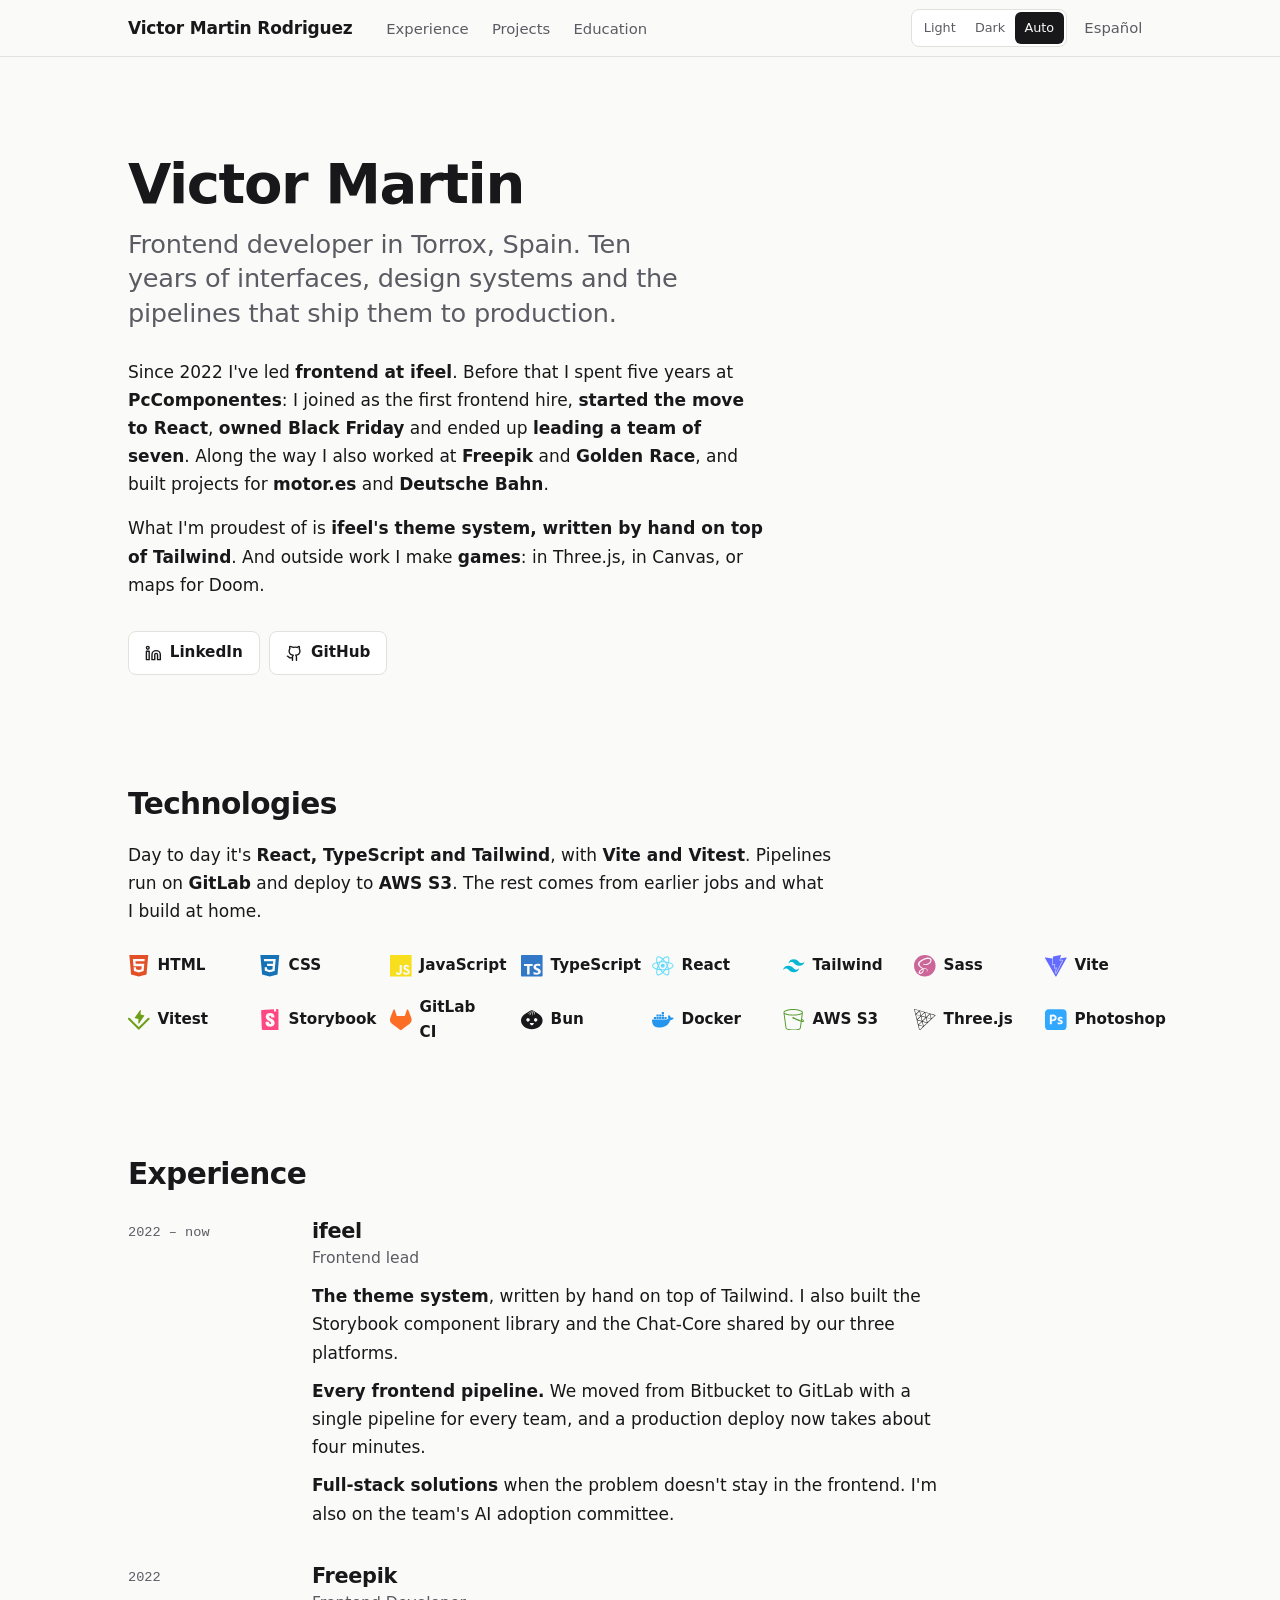
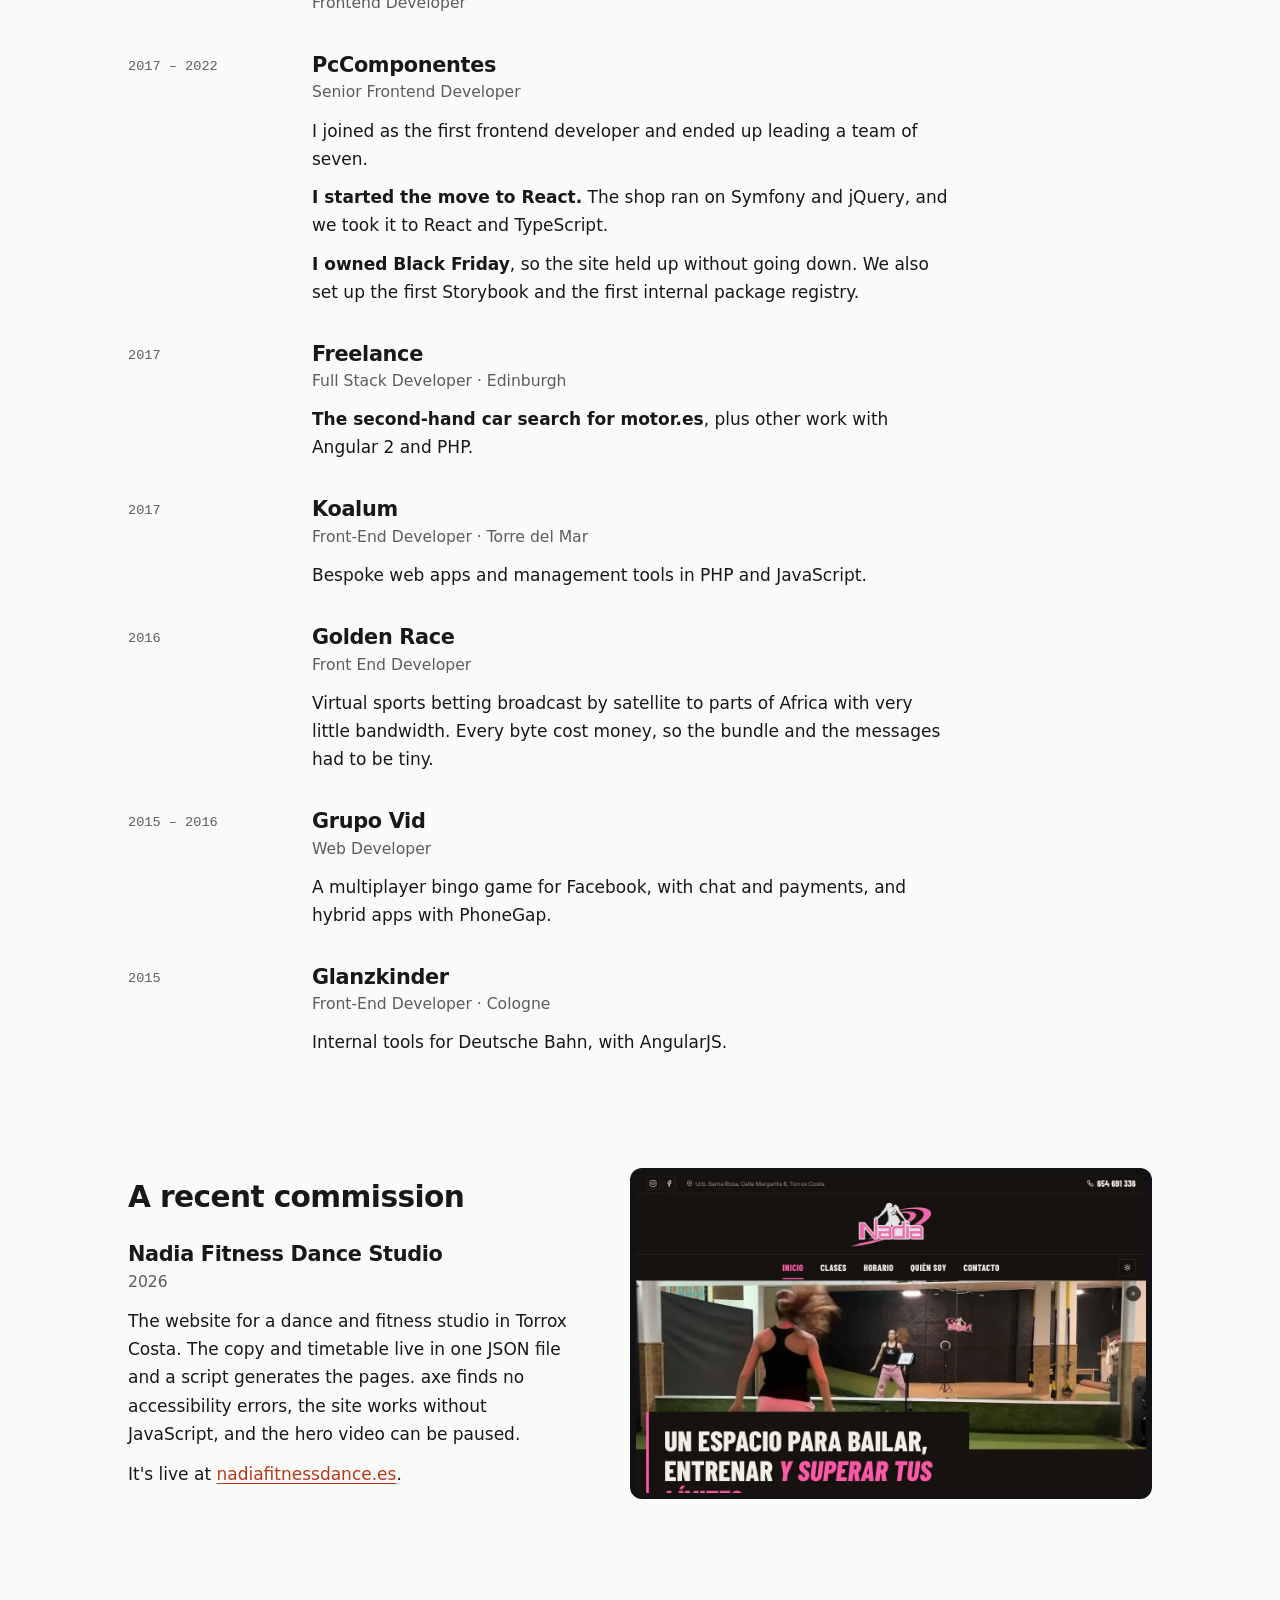
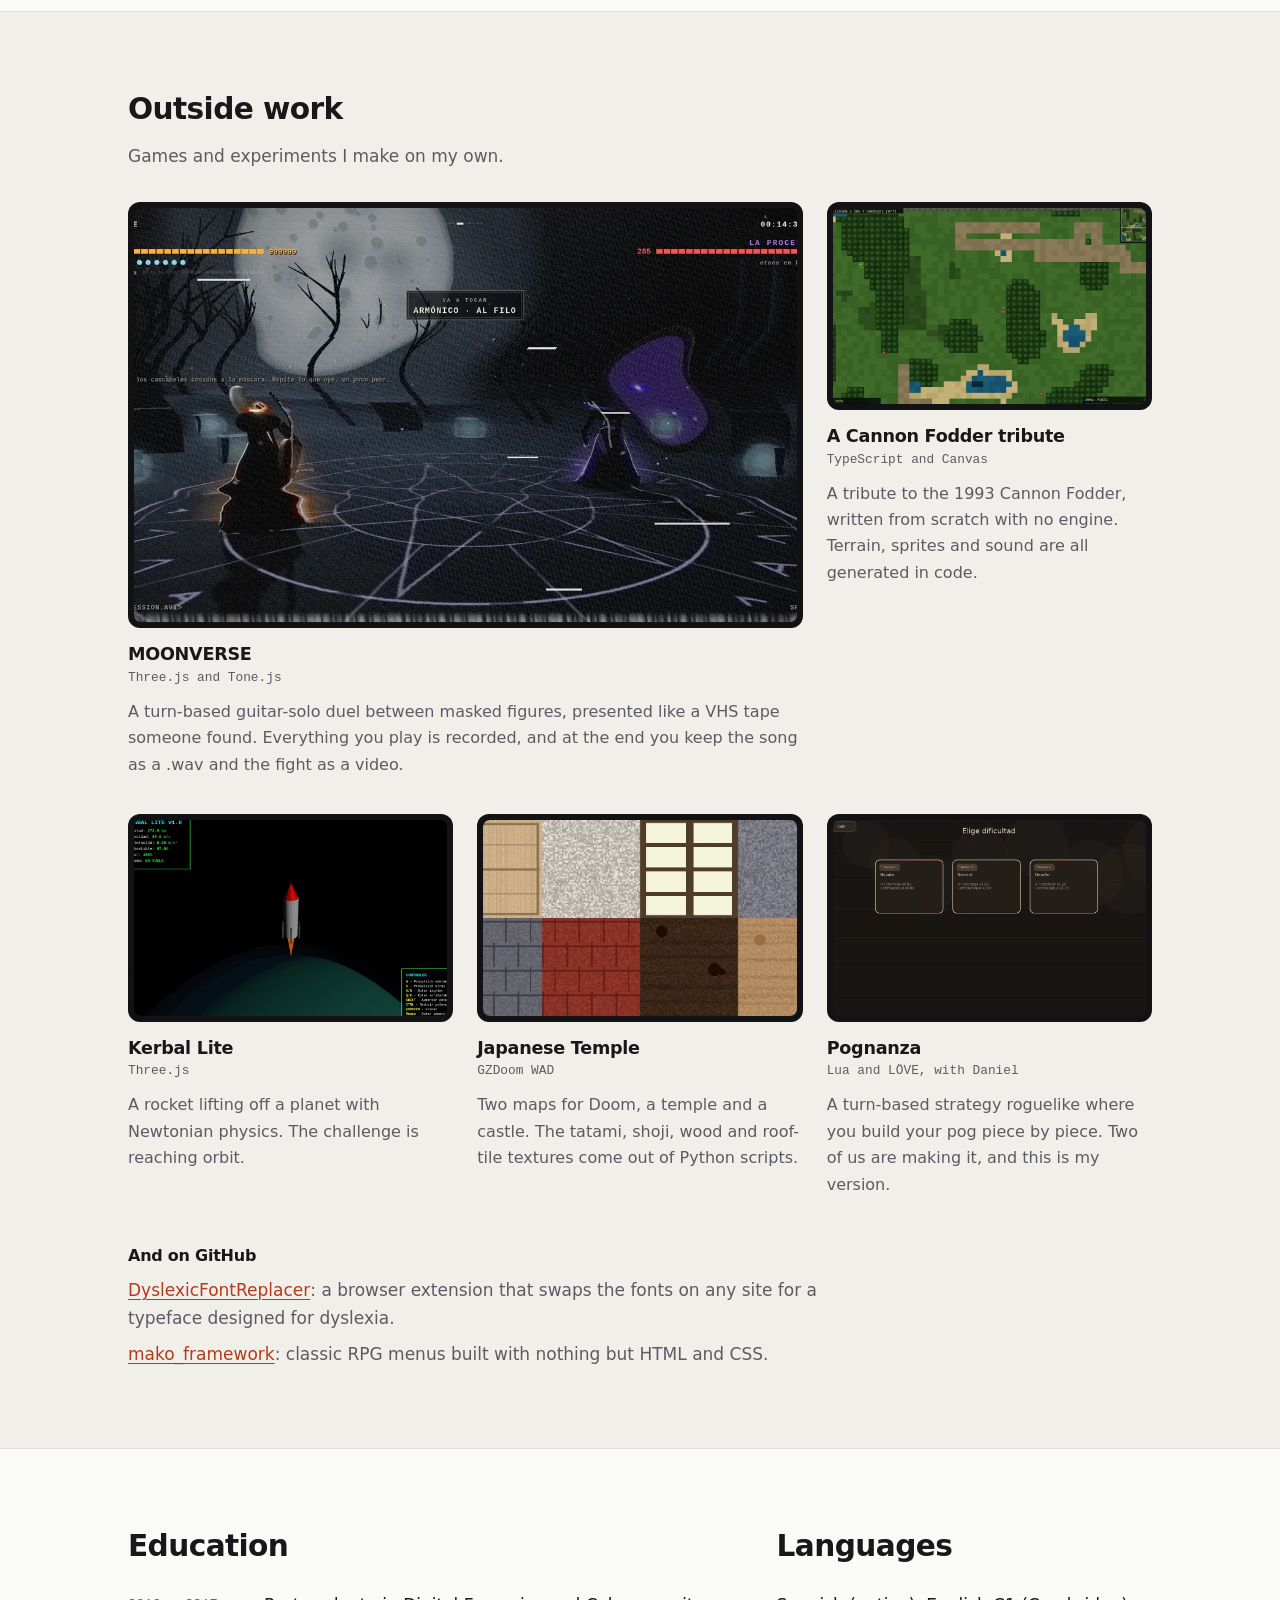
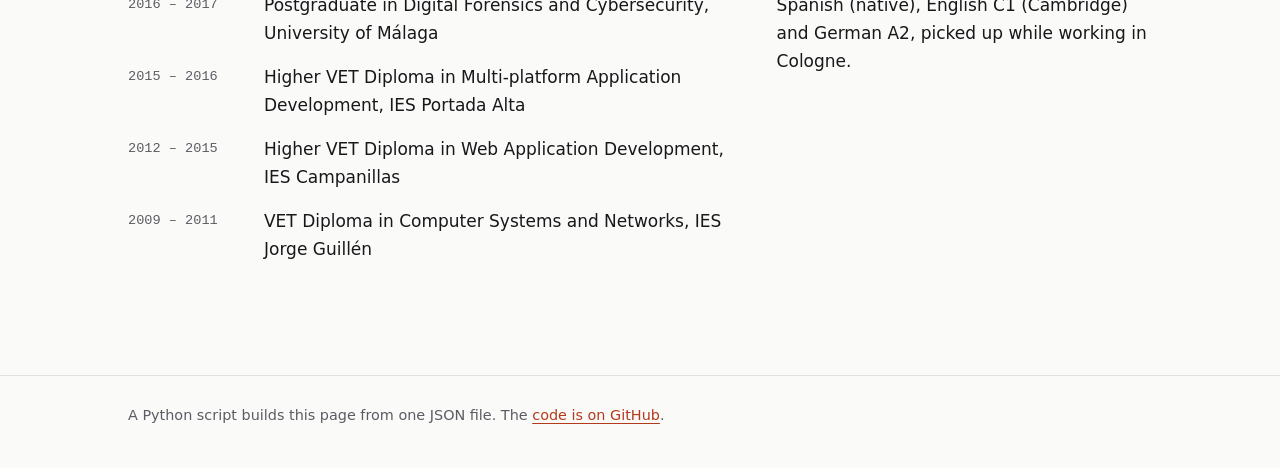
==== en/index.html @ 164bc6d7 "Move away from the reference site's patterns Name as the heading instead of a greeting, own wording " ====
<!doctype html>
<html lang="en">
<head>
<meta charset="utf-8">
<meta name="viewport" content="width=device-width, initial-scale=1">
<title>Victor Martin Rodriguez, frontend developer</title>
<meta name="description" content="Frontend developer in Torrox, Málaga. Frontend lead at ifeel since 2022; before that, five years at PcComponentes.">
<link rel="canonical" href="https://negimaru.github.io/en/"><link rel="alternate" hreflang="es" href="https://negimaru.github.io/"><link rel="alternate" hreflang="en" href="https://negimaru.github.io/en/"><link rel="alternate" hreflang="x-default" href="https://negimaru.github.io/">
<meta property="og:type" content="profile">
<meta property="og:title" content="Victor Martin Rodriguez, frontend developer">
<meta property="og:description" content="Frontend developer in Torrox, Málaga. Frontend lead at ifeel since 2022; before that, five years at PcComponentes.">
<meta property="og:url" content="https://negimaru.github.io/en/">
<meta property="og:locale" content="en_GB">
<meta property="og:image" content="https://negimaru.github.io/assets/img/og.png">
<meta property="og:image:width" content="1200"><meta property="og:image:height" content="630">
<meta name="twitter:card" content="summary_large_image">
<link rel="icon" href="../assets/img/favicon.svg" type="image/svg+xml">
<script>try{var t=localStorage.getItem("theme");if(t==="dark"||t==="light")document.documentElement.dataset.theme=t}catch(_){}</script>
<link rel="stylesheet" href="../assets/css/site.css?v=6">
<script src="../assets/js/site.js?v=3" defer></script>
</head>
<body>
<a class="skip" href="#main">Skip to content</a>
<header class="bar"><div class="wrap bar-in">
<a class="me" href="./">Victor Martin<span class="surname"> Rodriguez</span></a>
<nav aria-label="Sections"><ul class="nav"><li><a href="./#work">Experience</a></li><li><a href="./#projects">Projects</a></li><li><a href="./#education">Education</a></li></ul></nav>
<div class="bar-tools">
<div class="seg" role="group" aria-label="Theme" hidden><button type="button" data-theme-set="light" aria-pressed="false">Light</button><button type="button" data-theme-set="dark" aria-pressed="false">Dark</button><button type="button" data-theme-set="auto" aria-pressed="false">Auto</button></div>
<a class="lang" href="../" hreflang="es" lang="es">Español</a>
</div>
</div></header>
<main id="main">
<section class="wrap hero" aria-labelledby="t-intro">
<div class="hero-main">
<h1 id="t-intro">Victor Martin</h1>
<p class="lead">Frontend developer in Torrox, Spain. Ten years of interfaces, design systems and the pipelines that ship them to production.</p>
<div class="hero-text"><p>Since 2022 I've led <strong>frontend at ifeel</strong>. Before that I spent five years at <strong>PcComponentes</strong>: I joined as the first frontend hire, <strong>started the move to React</strong>, <strong>owned Black Friday</strong> and ended up <strong>leading a team of seven</strong>. Along the way I also worked at <strong>Freepik</strong> and <strong>Golden Race</strong>, and built projects for <strong>motor.es</strong> and <strong>Deutsche Bahn</strong>.</p><p>What I'm proudest of is <strong>ifeel's theme system, written by hand on top of Tailwind</strong>. And outside work I make <strong>games</strong>: in Three.js, in Canvas, or maps for Doom.</p></div>
<p class="social"><a class="btn" href="https://www.linkedin.com/in/victor-martin-rodriguez/" target="_blank" rel="noopener"><svg class="i" viewBox="0 0 24 24" fill="none" stroke="currentColor" stroke-width="2" stroke-linecap="round" stroke-linejoin="round" aria-hidden="true" focusable="false"><path d="M16 8a6 6 0 0 1 6 6v7h-4v-7a2 2 0 0 0-4 0v7h-4v-7a6 6 0 0 1 6-6z"/><rect x="2" y="9" width="4" height="12"/><circle cx="4" cy="4" r="2"/></svg>LinkedIn<span class="sr-only"> (opens in a new tab)</span></a><a class="btn" href="https://github.com/negimaru" target="_blank" rel="noopener"><svg class="i" viewBox="0 0 24 24" fill="none" stroke="currentColor" stroke-width="2" stroke-linecap="round" stroke-linejoin="round" aria-hidden="true" focusable="false"><path d="M15 22v-4a4.8 4.8 0 0 0-1-3.5c3 0 6-2 6-5.5.1-1.3-.3-2.5-1-3.5.3-1.2.3-2.4 0-3.5 0 0-1 0-3 1.5a10.4 10.4 0 0 0-5.5 0C6.5 2 5.5 2 5.5 2c-.3 1.1-.3 2.3 0 3.5A5.4 5.4 0 0 0 4.5 9c0 3.5 3 5.5 6 5.5-.4.5-.8 1-1 1.6-.2.6-.3 1.2-.2 1.9v4"/><path d="M9 18c-4.5 2-5-2-7-2"/></svg>GitHub<span class="sr-only"> (opens in a new tab)</span></a></p>
</div>

</section>

<section class="wrap sec" aria-labelledby="t-tech">
<h2 id="t-tech">Technologies</h2>
<p class="sec-intro">Day to day it's <strong>React, TypeScript and Tailwind</strong>, with <strong>Vite and Vitest</strong>. Pipelines run on <strong>GitLab</strong> and deploy to <strong>AWS S3</strong>. The rest comes from earlier jobs and what I build at home.</p>
<ul class="techs"><li class="tech"><svg viewBox="0 0 24 24" aria-hidden="true" focusable="false"><path fill="#E34F26" d="M1.5 0h21l-1.91 21.563L11.977 24l-8.564-2.438L1.5 0zm7.031 9.75l-.232-2.718 10.059.003.23-2.622L5.412 4.41l.698 8.01h9.126l-.326 3.426-2.91.804-2.955-.81-.188-2.11H6.248l.33 4.171L12 19.351l5.379-1.443.744-8.157H8.531z"/></svg><span>HTML</span></li><li class="tech"><svg viewBox="0 0 24 24" aria-hidden="true" focusable="false"><path fill="#1572B6" d="M1.5 0h21l-1.91 21.563L11.977 24l-8.565-2.438L1.5 0zm17.09 4.413L5.41 4.41l.213 2.622 10.125.002-.255 2.716h-6.64l.24 2.573h6.182l-.366 3.523-2.91.804-2.956-.81-.188-2.11h-2.61l.29 3.855L12 19.288l5.373-1.53L18.59 4.414z"/></svg><span>CSS</span></li><li class="tech"><svg viewBox="0 0 24 24" aria-hidden="true" focusable="false"><path fill="#F7DF1E" d="M0 0h24v24H0V0zm22.034 18.276c-.175-1.095-.888-2.015-3.003-2.873-.736-.345-1.554-.585-1.797-1.14-.091-.33-.105-.51-.046-.705.15-.646.915-.84 1.515-.66.39.12.75.42.976.9 1.034-.676 1.034-.676 1.755-1.125-.27-.42-.404-.601-.586-.78-.63-.705-1.469-1.065-2.834-1.034l-.705.089c-.676.165-1.32.525-1.71 1.005-1.14 1.291-.811 3.541.569 4.471 1.365 1.02 3.361 1.244 3.616 2.205.24 1.17-.87 1.545-1.966 1.41-.811-.18-1.26-.586-1.755-1.336l-1.83 1.051c.21.48.45.689.81 1.109 1.74 1.756 6.09 1.666 6.871-1.004.029-.09.24-.705.074-1.65l.046.067zm-8.983-7.245h-2.248c0 1.938-.009 3.864-.009 5.805 0 1.232.063 2.363-.138 2.711-.33.689-1.18.601-1.566.48-.396-.196-.597-.466-.83-.855-.063-.105-.11-.196-.127-.196l-1.825 1.125c.305.63.75 1.172 1.324 1.517.855.51 2.004.675 3.207.405.783-.226 1.458-.691 1.811-1.411.51-.93.402-2.07.397-3.346.012-2.054 0-4.109 0-6.179l.004-.056z"/></svg><span>JavaScript</span></li><li class="tech"><svg viewBox="0 0 24 24" aria-hidden="true" focusable="false"><path fill="#3178C6" d="M1.125 0C.502 0 0 .502 0 1.125v21.75C0 23.498.502 24 1.125 24h21.75c.623 0 1.125-.502 1.125-1.125V1.125C24 .502 23.498 0 22.875 0zm17.363 9.75c.612 0 1.154.037 1.627.111a6.38 6.38 0 0 1 1.306.34v2.458a3.95 3.95 0 0 0-.643-.361 5.093 5.093 0 0 0-.717-.26 5.453 5.453 0 0 0-1.426-.2c-.3 0-.573.028-.819.086a2.1 2.1 0 0 0-.623.242c-.17.104-.3.229-.393.374a.888.888 0 0 0-.14.49c0 .196.053.373.156.529.104.156.252.304.443.444s.423.276.696.41c.273.135.582.274.926.416.47.197.892.407 1.266.628.374.222.695.473.963.753.268.279.472.598.614.957.142.359.214.776.214 1.253 0 .657-.125 1.21-.373 1.656a3.033 3.033 0 0 1-1.012 1.085 4.38 4.38 0 0 1-1.487.596c-.566.12-1.163.18-1.79.18a9.916 9.916 0 0 1-1.84-.164 5.544 5.544 0 0 1-1.512-.493v-2.63a5.033 5.033 0 0 0 3.237 1.2c.333 0 .624-.03.872-.09.249-.06.456-.144.623-.25.166-.108.29-.234.373-.38a1.023 1.023 0 0 0-.074-1.089 2.12 2.12 0 0 0-.537-.5 5.597 5.597 0 0 0-.807-.444 27.72 27.72 0 0 0-1.007-.436c-.918-.383-1.602-.852-2.053-1.405-.45-.553-.676-1.222-.676-2.005 0-.614.123-1.141.369-1.582.246-.441.58-.804 1.004-1.089a4.494 4.494 0 0 1 1.47-.629 7.536 7.536 0 0 1 1.77-.201zm-15.113.188h9.563v2.166H9.506v9.646H6.789v-9.646H3.375z"/></svg><span>TypeScript</span></li><li class="tech"><svg viewBox="0 0 24 24" aria-hidden="true" focusable="false"><path fill="#61DAFB" d="M14.23 12.004a2.236 2.236 0 0 1-2.235 2.236 2.236 2.236 0 0 1-2.236-2.236 2.236 2.236 0 0 1 2.235-2.236 2.236 2.236 0 0 1 2.236 2.236zm2.648-10.69c-1.346 0-3.107.96-4.888 2.622-1.78-1.653-3.542-2.602-4.887-2.602-.41 0-.783.093-1.106.278-1.375.793-1.683 3.264-.973 6.365C1.98 8.917 0 10.42 0 12.004c0 1.59 1.99 3.097 5.043 4.03-.704 3.113-.39 5.588.988 6.38.32.187.69.275 1.102.275 1.345 0 3.107-.96 4.888-2.624 1.78 1.654 3.542 2.603 4.887 2.603.41 0 .783-.09 1.106-.275 1.374-.792 1.683-3.263.973-6.365C22.02 15.096 24 13.59 24 12.004c0-1.59-1.99-3.097-5.043-4.032.704-3.11.39-5.587-.988-6.38-.318-.184-.688-.277-1.092-.278zm-.005 1.09v.006c.225 0 .406.044.558.127.666.382.955 1.835.73 3.704-.054.46-.142.945-.25 1.44-.96-.236-2.006-.417-3.107-.534-.66-.905-1.345-1.727-2.035-2.447 1.592-1.48 3.087-2.292 4.105-2.295zm-9.77.02c1.012 0 2.514.808 4.11 2.28-.686.72-1.37 1.537-2.02 2.442-1.107.117-2.154.298-3.113.538-.112-.49-.195-.964-.254-1.42-.23-1.868.054-3.32.714-3.707.19-.09.4-.127.563-.132zm4.882 3.05c.455.468.91.992 1.36 1.564-.44-.02-.89-.034-1.345-.034-.46 0-.915.01-1.36.034.44-.572.895-1.096 1.345-1.565zM12 8.1c.74 0 1.477.034 2.202.093.406.582.802 1.203 1.183 1.86.372.64.71 1.29 1.018 1.946-.308.655-.646 1.31-1.013 1.95-.38.66-.773 1.288-1.18 1.87-.728.063-1.466.098-2.21.098-.74 0-1.477-.035-2.202-.093-.406-.582-.802-1.204-1.183-1.86-.372-.64-.71-1.29-1.018-1.946.303-.657.646-1.313 1.013-1.954.38-.66.773-1.286 1.18-1.868.728-.064 1.466-.098 2.21-.098zm-3.635.254c-.24.377-.48.763-.704 1.16-.225.39-.435.782-.635 1.174-.265-.656-.49-1.31-.676-1.947.64-.15 1.315-.283 2.015-.386zm7.26 0c.695.103 1.365.23 2.006.387-.18.632-.405 1.282-.66 1.933-.2-.39-.41-.783-.64-1.174-.225-.392-.465-.774-.705-1.146zm3.063.675c.484.15.944.317 1.375.498 1.732.74 2.852 1.708 2.852 2.476-.005.768-1.125 1.74-2.857 2.475-.42.18-.88.342-1.355.493-.28-.958-.646-1.956-1.1-2.98.45-1.017.81-2.01 1.085-2.964zm-13.395.004c.278.96.645 1.957 1.1 2.98-.45 1.017-.812 2.01-1.086 2.964-.484-.15-.944-.318-1.37-.5-1.732-.737-2.852-1.706-2.852-2.474 0-.768 1.12-1.742 2.852-2.476.42-.18.88-.342 1.356-.494zm11.678 4.28c.265.657.49 1.312.676 1.948-.64.157-1.316.29-2.016.39.24-.375.48-.762.705-1.158.225-.39.435-.788.636-1.18zm-9.945.02c.2.392.41.783.64 1.175.23.39.465.772.705 1.143-.695-.102-1.365-.23-2.006-.386.18-.63.406-1.282.66-1.933zM17.92 16.32c.112.493.2.968.254 1.423.23 1.868-.054 3.32-.714 3.708-.147.09-.338.128-.563.128-1.012 0-2.514-.807-4.11-2.28.686-.72 1.37-1.536 2.02-2.44 1.107-.118 2.154-.3 3.113-.54zm-11.83.01c.96.234 2.006.415 3.107.532.66.905 1.345 1.727 2.035 2.446-1.595 1.483-3.092 2.295-4.11 2.295-.22-.005-.406-.05-.553-.132-.666-.38-.955-1.834-.73-3.703.054-.46.142-.944.25-1.438zm4.56.64c.44.02.89.034 1.345.034.46 0 .915-.01 1.36-.034-.44.572-.895 1.095-1.345 1.565-.455-.47-.91-.993-1.36-1.565z"/></svg><span>React</span></li><li class="tech"><svg viewBox="0 0 24 24" aria-hidden="true" focusable="false"><path fill="#06B6D4" d="M12.001,4.8c-3.2,0-5.2,1.6-6,4.8c1.2-1.6,2.6-2.2,4.2-1.8c0.913,0.228,1.565,0.89,2.288,1.624 C13.666,10.618,15.027,12,18.001,12c3.2,0,5.2-1.6,6-4.8c-1.2,1.6-2.6,2.2-4.2,1.8c-0.913-0.228-1.565-0.89-2.288-1.624 C16.337,6.182,14.976,4.8,12.001,4.8z M6.001,12c-3.2,0-5.2,1.6-6,4.8c1.2-1.6,2.6-2.2,4.2-1.8c0.913,0.228,1.565,0.89,2.288,1.624 c1.177,1.194,2.538,2.576,5.512,2.576c3.2,0,5.2-1.6,6-4.8c-1.2,1.6-2.6,2.2-4.2,1.8c-0.913-0.228-1.565-0.89-2.288-1.624 C10.337,13.382,8.976,12,6.001,12z"/></svg><span>Tailwind</span></li><li class="tech"><svg viewBox="0 0 24 24" aria-hidden="true" focusable="false"><path fill="#CC6699" d="M12 0c6.627 0 12 5.373 12 12s-5.373 12-12 12S0 18.627 0 12 5.373 0 12 0zM9.615 15.998c.175.645.156 1.248-.024 1.792l-.065.18c-.024.061-.052.12-.078.176-.14.29-.326.56-.555.81-.698.759-1.672 1.047-2.09.805-.45-.262-.226-1.335.584-2.19.871-.918 2.12-1.509 2.12-1.509v-.003l.108-.061zm9.911-10.861c-.542-2.133-4.077-2.834-7.422-1.645-1.989.707-4.144 1.818-5.693 3.267C4.568 8.48 4.275 9.98 4.396 10.607c.427 2.211 3.457 3.657 4.703 4.73v.006c-.367.18-3.056 1.529-3.686 2.925-.675 1.47.105 2.521.615 2.655 1.575.436 3.195-.36 4.065-1.649.84-1.261.766-2.881.404-3.676.496-.135 1.08-.195 1.83-.104 2.101.24 2.521 1.56 2.43 2.1-.09.539-.523.854-.674.944-.15.091-.195.12-.181.181.015.09.091.09.21.075.165-.03 1.096-.45 1.141-1.471.045-1.29-1.186-2.729-3.375-2.7-.9.016-1.471.091-1.875.256-.03-.045-.061-.075-.105-.105-1.35-1.455-3.855-2.475-3.75-4.41.03-.705.285-2.564 4.8-4.814 3.705-1.846 6.661-1.335 7.171-.21.733 1.604-1.576 4.59-5.431 5.024-1.47.165-2.235-.404-2.431-.615-.209-.225-.239-.24-.314-.194-.12.06-.045.255 0 .375.12.3.585.825 1.396 1.095.704.225 2.43.359 4.5-.45 2.324-.899 4.139-3.405 3.614-5.505l.073.067z"/></svg><span>Sass</span></li><li class="tech"><svg viewBox="0 0 24 24" aria-hidden="true" focusable="false"><path fill="#646CFF" d="m8.286 10.578.512-8.657a.306.306 0 0 1 .247-.282L17.377.006a.306.306 0 0 1 .353.385l-1.558 5.403a.306.306 0 0 0 .352.385l2.388-.46a.306.306 0 0 1 .332.438l-6.79 13.55-.123.19a.294.294 0 0 1-.252.14c-.177 0-.35-.152-.305-.369l1.095-5.301a.306.306 0 0 0-.388-.355l-1.433.435a.306.306 0 0 1-.389-.354l.69-3.375a.306.306 0 0 0-.37-.36l-2.32.536a.306.306 0 0 1-.374-.316zm14.976-7.926L17.284 3.74l-.544 1.887 2.077-.4a.8.8 0 0 1 .84.369.8.8 0 0 1 .034.783L12.9 19.93l-.013.025-.015.023-.122.19a.801.801 0 0 1-.672.37.826.826 0 0 1-.634-.302.8.8 0 0 1-.16-.67l1.029-4.981-1.12.34a.81.81 0 0 1-.86-.262.802.802 0 0 1-.165-.67l.63-3.08-2.027.468a.808.808 0 0 1-.768-.233.81.81 0 0 1-.217-.6l.389-6.57-7.44-1.33a.612.612 0 0 0-.64.906L11.58 23.691a.612.612 0 0 0 1.066-.004l11.26-20.135a.612.612 0 0 0-.644-.9z"/></svg><span>Vite</span></li><li class="tech"><svg viewBox="0 0 24 24" aria-hidden="true" focusable="false"><path fill="#6E9F18" d="M13.74024 1.05293a.49504.49504 0 0 0-.1569.02512.49338.49338 0 0 0-.25056.1876L7.59513 9.56159a.4895.4895 0 0 0-.08373.22327.48846.48846 0 0 0 .03163.23629.4893.4893 0 0 0 .13985.19319.4927.4927 0 0 0 .2149.10481l3.70685.78609-.22947 4.58007a.48834.48834 0 0 0 .08466.30017.49205.49205 0 0 0 .24931.18854c.10157.03398.21174.03444.3135.00064a.49387.49387 0 0 0 .25056-.18761l5.73735-8.29594a.4884.4884 0 0 0 .08404-.22327c.009-.08015-.0016-.16137-.03163-.23629a.48835.48835 0 0 0-.13985-.19319.49318.49318 0 0 0-.2149-.1048l-3.70686-.7861.22947-4.58008a.48802.48802 0 0 0-.08466-.30017.4913.4913 0 0 0-.24931-.18853.49439.49439 0 0 0-.1566-.02574zM1.15697 9.78795c-.30647.0012-.60009.12378-.81679.34048a1.16107 1.16107 0 0 0-.34017.81648 1.162 1.162 0 0 0 .33366.81957l10.84241 10.8421a1.15762 1.15762 0 0 0 .37677.25211 1.1583 1.1583 0 0 0 .44467.08838c.00084 0 .0016-.00031.0025-.00031.00073 0 .0014.00031.0022.00031a1.15827 1.15827 0 0 0 .44467-.08838 1.15731 1.15731 0 0 0 .37677-.2521l10.84236-10.8421a1.16272 1.16272 0 0 0 .33397-.81958c-.0013-.30647-.12376-.59976-.34048-.81648a1.1616 1.1616 0 0 0-.81679-.34048 1.16114 1.16114 0 0 0-.81926.33366l-5.4012 5.4009c-.0078.0074-.01718.01255-.02482.02015L12 20.14011l-4.59776-4.59745c-.0074-.0074-.01659-.01238-.02419-.01954l-5.4015-5.40151a1.162 1.162 0 0 0-.81958-.33366Z"/></svg><span>Vitest</span></li><li class="tech"><svg viewBox="0 0 24 24" aria-hidden="true" focusable="false"><path fill="#FF4785" d="M16.71.243l-.12 2.71a.18.18 0 00.29.15l1.06-.8.9.7a.18.18 0 00.28-.14l-.1-2.76 1.33-.1a1.2 1.2 0 011.279 1.2v21.596a1.2 1.2 0 01-1.26 1.2l-16.096-.72a1.2 1.2 0 01-1.15-1.16l-.75-19.797a1.2 1.2 0 011.13-1.27L16.7.222zM13.64 9.3c0 .47 3.16.24 3.59-.08 0-3.2-1.72-4.89-4.859-4.89-3.15 0-4.899 1.72-4.899 4.29 0 4.45 5.999 4.53 5.999 6.959 0 .7-.32 1.1-1.05 1.1-.96 0-1.35-.49-1.3-2.16 0-.36-3.649-.48-3.769 0-.27 4.03 2.23 5.2 5.099 5.2 2.79 0 4.969-1.49 4.969-4.18 0-4.77-6.099-4.64-6.099-6.999 0-.97.72-1.1 1.13-1.1.45 0 1.25.07 1.19 1.87z"/></svg><span>Storybook</span></li><li class="tech"><svg viewBox="0 0 24 24" aria-hidden="true" focusable="false"><path fill="#FC6D26" d="m23.6004 9.5927-.0337-.0862L20.3.9814a.851.851 0 0 0-.3362-.405.8748.8748 0 0 0-.9997.0539.8748.8748 0 0 0-.29.4399l-2.2055 6.748H7.5375l-2.2057-6.748a.8573.8573 0 0 0-.29-.4412.8748.8748 0 0 0-.9997-.0537.8585.8585 0 0 0-.3362.4049L.4332 9.5015l-.0325.0862a6.0657 6.0657 0 0 0 2.0119 7.0105l.0113.0087.03.0213 4.976 3.7264 2.462 1.8633 1.4995 1.1321a1.0085 1.0085 0 0 0 1.2197 0l1.4995-1.1321 2.4619-1.8633 5.006-3.7489.0125-.01a6.0682 6.0682 0 0 0 2.0094-7.003z"/></svg><span>GitLab CI</span></li><li class="tech"><svg viewBox="0 0 24 24" aria-hidden="true" focusable="false"><path fill="currentColor" d="M12 22.596c6.628 0 12-4.338 12-9.688 0-3.318-2.057-6.248-5.219-7.986-1.286-.715-2.297-1.357-3.139-1.89C14.058 2.025 13.08 1.404 12 1.404c-1.097 0-2.334.785-3.966 1.821a49.92 49.92 0 0 1-2.816 1.697C2.057 6.66 0 9.59 0 12.908c0 5.35 5.372 9.687 12 9.687v.001ZM10.599 4.715c.334-.759.503-1.58.498-2.409 0-.145.202-.187.23-.029.658 2.783-.902 4.162-2.057 4.624-.124.048-.199-.121-.103-.209a5.763 5.763 0 0 0 1.432-1.977Zm2.058-.102a5.82 5.82 0 0 0-.782-2.306v-.016c-.069-.123.086-.263.185-.172 1.962 2.111 1.307 4.067.556 5.051-.082.103-.23-.003-.189-.126a5.85 5.85 0 0 0 .23-2.431Zm1.776-.561a5.727 5.727 0 0 0-1.612-1.806v-.014c-.112-.085-.024-.274.114-.218 2.595 1.087 2.774 3.18 2.459 4.407a.116.116 0 0 1-.049.071.11.11 0 0 1-.153-.026.122.122 0 0 1-.022-.083 5.891 5.891 0 0 0-.737-2.331Zm-5.087.561c-.617.546-1.282.76-2.063 1-.117 0-.195-.078-.156-.181 1.752-.909 2.376-1.649 2.999-2.778 0 0 .155-.118.188.085 0 .304-.349 1.329-.968 1.874Zm4.945 11.237a2.957 2.957 0 0 1-.937 1.553c-.346.346-.8.565-1.286.62a2.178 2.178 0 0 1-1.327-.62 2.955 2.955 0 0 1-.925-1.553.244.244 0 0 1 .064-.198.234.234 0 0 1 .193-.069h3.965a.226.226 0 0 1 .19.07c.05.053.073.125.063.197Zm-5.458-2.176a1.862 1.862 0 0 1-2.384-.245 1.98 1.98 0 0 1-.233-2.447c.207-.319.503-.566.848-.713a1.84 1.84 0 0 1 1.092-.11c.366.075.703.261.967.531a1.98 1.98 0 0 1 .408 2.114 1.931 1.931 0 0 1-.698.869v.001Zm8.495.005a1.86 1.86 0 0 1-2.381-.253 1.964 1.964 0 0 1-.547-1.366c0-.384.11-.76.32-1.079.207-.319.503-.567.849-.713a1.844 1.844 0 0 1 1.093-.108c.367.076.704.262.968.534a1.98 1.98 0 0 1 .4 2.117 1.932 1.932 0 0 1-.702.868Z"/></svg><span>Bun</span></li><li class="tech"><svg viewBox="0 0 24 24" aria-hidden="true" focusable="false"><path fill="#2496ED" d="M13.983 11.078h2.119a.186.186 0 00.186-.185V9.006a.186.186 0 00-.186-.186h-2.119a.185.185 0 00-.185.185v1.888c0 .102.083.185.185.185m-2.954-5.43h2.118a.186.186 0 00.186-.186V3.574a.186.186 0 00-.186-.185h-2.118a.185.185 0 00-.185.185v1.888c0 .102.082.185.185.185m0 2.716h2.118a.187.187 0 00.186-.186V6.29a.186.186 0 00-.186-.185h-2.118a.185.185 0 00-.185.185v1.887c0 .102.082.185.185.186m-2.93 0h2.12a.186.186 0 00.184-.186V6.29a.185.185 0 00-.185-.185H8.1a.185.185 0 00-.185.185v1.887c0 .102.083.185.185.186m-2.964 0h2.119a.186.186 0 00.185-.186V6.29a.185.185 0 00-.185-.185H5.136a.186.186 0 00-.186.185v1.887c0 .102.084.185.186.186m5.893 2.715h2.118a.186.186 0 00.186-.185V9.006a.186.186 0 00-.186-.186h-2.118a.185.185 0 00-.185.185v1.888c0 .102.082.185.185.185m-2.93 0h2.12a.185.185 0 00.184-.185V9.006a.185.185 0 00-.184-.186h-2.12a.185.185 0 00-.184.185v1.888c0 .102.083.185.185.185m-2.964 0h2.119a.185.185 0 00.185-.185V9.006a.185.185 0 00-.184-.186h-2.12a.186.186 0 00-.186.186v1.887c0 .102.084.185.186.185m-2.92 0h2.12a.185.185 0 00.184-.185V9.006a.185.185 0 00-.184-.186h-2.12a.185.185 0 00-.184.185v1.888c0 .102.082.185.185.185M23.763 9.89c-.065-.051-.672-.51-1.954-.51-.338.001-.676.03-1.01.087-.248-1.7-1.653-2.53-1.716-2.566l-.344-.199-.226.327c-.284.438-.49.922-.612 1.43-.23.97-.09 1.882.403 2.661-.595.332-1.55.413-1.744.42H.751a.751.751 0 00-.75.748 11.376 11.376 0 00.692 4.062c.545 1.428 1.355 2.48 2.41 3.124 1.18.723 3.1 1.137 5.275 1.137.983.003 1.963-.086 2.93-.266a12.248 12.248 0 003.823-1.389c.98-.567 1.86-1.288 2.61-2.136 1.252-1.418 1.998-2.997 2.553-4.4h.221c1.372 0 2.215-.549 2.68-1.009.309-.293.55-.65.707-1.046l.098-.288Z"/></svg><span>Docker</span></li><li class="tech"><svg viewBox="0 0 24 24" aria-hidden="true" focusable="false"><path fill="#569A31" d="M20.913 13.147l.12-.895c.947.576 1.258.922 1.354 1.071-.16.031-.562.046-1.474-.176zm-2.174 7.988a.547.547 0 0 0-.005.073c0 .084-.207.405-1.124.768a10.28 10.28 0 0 1-1.438.432c-1.405.325-3.128.504-4.853.504-4.612 0-7.412-1.184-7.412-1.704a.547.547 0 0 0-.005-.073L1.81 5.602c.135.078.28.154.432.227.042.02.086.038.128.057.134.062.272.122.417.18l.179.069c.154.058.314.114.478.168.043.013.084.029.13.043.207.065.423.127.646.187l.176.044c.175.044.353.087.534.127a23.414 23.414 0 0 0 .843.17l.121.023c.252.045.508.085.768.122.071.011.144.02.216.03.2.027.4.053.604.077l.24.027c.245.026.49.05.74.07l.081.009c.275.022.552.04.83.056l.233.012c.21.01.422.018.633.025a33.088 33.088 0 0 0 2.795-.026l.232-.011c.278-.016.555-.034.83-.056l.08-.008c.25-.02.497-.045.742-.072l.238-.026c.205-.024.408-.05.609-.077.07-.01.141-.019.211-.03.261-.037.519-.078.772-.122l.111-.02c.215-.04.427-.082.634-.125l.212-.047c.186-.041.368-.085.546-.13l.166-.042c.225-.06.444-.122.654-.189.04-.012.077-.026.115-.038a10.6 10.6 0 0 0 .493-.173c.058-.021.114-.044.17-.066.15-.06.293-.12.43-.185.038-.017.079-.034.116-.052.153-.073.3-.15.436-.228l-.976 7.245c-2.488-.78-5.805-2.292-7.311-3a1.09 1.09 0 0 0-1.088-1.085c-.6 0-1.088.489-1.088 1.088 0 .6.488 1.089 1.088 1.089.196 0 .378-.056.537-.148 1.72.812 5.144 2.367 7.715 3.15zm-7.42-20.047c5.677 0 9.676 1.759 9.75 2.736l-.014.113c-.01.033-.031.067-.048.101-.015.028-.026.057-.047.087-.024.033-.058.068-.09.102-.028.03-.051.06-.084.09-.038.035-.087.07-.133.105-.04.03-.074.06-.119.091-.053.036-.116.071-.177.107-.05.03-.095.06-.15.09-.068.036-.147.073-.222.11-.059.028-.114.057-.177.085-.084.038-.177.074-.268.111-.068.027-.13.054-.203.082-.097.036-.205.072-.31.107-.075.026-.148.053-.228.079-.111.035-.233.069-.35.103-.085.024-.165.05-.253.073-.124.034-.258.065-.389.098-.093.022-.181.046-.278.068-.139.032-.287.061-.433.091-.098.02-.191.041-.293.06-.155.03-.32.057-.482.084-.1.018-.198.036-.302.052-.166.026-.342.048-.515.072-.11.014-.213.03-.325.044-.181.023-.372.041-.56.06-.11.012-.218.025-.332.036-.188.016-.386.029-.58.043-.122.009-.24.02-.364.028-.207.012-.422.02-.635.028-.12.005-.234.012-.354.016a35.605 35.605 0 0 1-2.069 0c-.12-.004-.234-.011-.352-.016-.214-.008-.43-.016-.637-.028-.122-.008-.238-.02-.36-.027-.195-.015-.394-.028-.584-.044-.11-.01-.215-.024-.324-.035-.19-.02-.384-.038-.568-.06l-.315-.044c-.176-.024-.355-.046-.525-.073-.1-.015-.192-.033-.29-.05-.167-.028-.335-.055-.494-.086-.096-.018-.183-.038-.276-.056-.151-.032-.305-.062-.45-.095-.09-.02-.173-.043-.26-.064-.138-.034-.277-.067-.407-.102-.082-.022-.157-.046-.235-.069a11.75 11.75 0 0 1-.368-.108c-.075-.024-.141-.049-.213-.073-.11-.037-.223-.075-.325-.113-.067-.025-.125-.051-.188-.077-.096-.038-.195-.076-.282-.115-.06-.027-.11-.054-.166-.08-.08-.039-.162-.077-.233-.116-.052-.028-.094-.055-.142-.084-.063-.038-.13-.075-.185-.113-.043-.029-.075-.058-.113-.086-.048-.037-.098-.073-.139-.11-.032-.029-.054-.057-.08-.087-.033-.035-.069-.07-.093-.104-.02-.03-.031-.058-.046-.086-.018-.035-.039-.068-.049-.102l-.015-.113c.076-.977 4.074-2.736 9.748-2.736zm12.182 12.124c-.118-.628-.84-1.291-2.31-2.128l.963-7.16a.531.531 0 0 0 .005-.073C22.16 1.581 16.447 0 11.32 0 6.194 0 .482 1.581.482 3.851a.58.58 0 0 0 .005.072L2.819 21.25c.071 2.002 5.236 2.75 8.5 2.75 1.805 0 3.615-.188 5.098-.531.598-.138 1.133-.3 1.592-.48 1.18-.467 1.789-1.053 1.813-1.739l.945-7.018c.557.131 1.016.197 1.389.197.54 0 .902-.137 1.134-.413a.956.956 0 0 0 .21-.804Z"/></svg><span>AWS S3</span></li><li class="tech"><svg viewBox="0 0 24 24" aria-hidden="true" focusable="false"><path fill="currentColor" d="M.38 0a.268.268 0 0 0-.256.332l2.894 11.716a.268.268 0 0 0 .01.04l2.89 11.708a.268.268 0 0 0 .447.128L23.802 7.15a.268.268 0 0 0-.112-.45l-5.784-1.667a.268.268 0 0 0-.123-.035L6.38 1.715a.268.268 0 0 0-.144-.04L.456.01A.268.268 0 0 0 .38 0zm.374.654L5.71 2.08 1.99 5.664zM6.61 2.34l4.864 1.4-3.65 3.515zm-.522.12l1.217 4.926-4.877-1.4zm6.28 1.538l4.878 1.404-3.662 3.53zm-.52.13l1.208 4.9-4.853-1.392zm6.3 1.534l4.947 1.424-3.715 3.574zm-.524.12l1.215 4.926-4.876-1.398zm-15.432.696l4.964 1.424-3.726 3.586zM8.047 8.15l4.877 1.4-3.66 3.527zm-.518.137l1.236 5.017-4.963-1.432zm6.274 1.535l4.965 1.425-3.73 3.586zm-.52.127l1.235 5.012-4.958-1.43zm-9.63 2.438l4.873 1.406-3.656 3.523zm5.854 1.687l4.863 1.403-3.648 3.51zm-.54.04l1.214 4.927-4.875-1.4zm-3.896 4.02l5.037 1.442-3.782 3.638z"/></svg><span>Three.js</span></li><li class="tech"><svg viewBox="0 0 24 24" aria-hidden="true" focusable="false"><path fill="#31A8FF" d="M9.85 8.42c-.37-.15-.77-.21-1.18-.2-.26 0-.49 0-.68.01-.2-.01-.34 0-.41.01v3.36c.14.01.27.02.39.02h.53c.39 0 .78-.06 1.15-.18.32-.09.6-.28.82-.53.21-.25.31-.59.31-1.03.01-.31-.07-.62-.23-.89-.17-.26-.41-.46-.7-.57zM19.75.3H4.25C1.9.3 0 2.2 0 4.55v14.899c0 2.35 1.9 4.25 4.25 4.25h15.5c2.35 0 4.25-1.9 4.25-4.25V4.55C24 2.2 22.1.3 19.75.3zm-7.391 11.65c-.399.56-.959.98-1.609 1.22-.68.25-1.43.34-2.25.34-.24 0-.4 0-.5-.01s-.24-.01-.43-.01v3.209c.01.07-.04.131-.11.141H5.52c-.08 0-.12-.041-.12-.131V6.42c0-.07.03-.11.1-.11.17 0 .33 0 .56-.01.24-.01.49-.01.76-.02s.56-.01.87-.02c.31-.01.61-.01.91-.01.82 0 1.5.1 2.06.31.5.17.96.45 1.34.82.32.32.57.71.73 1.14.149.42.229.85.229 1.3.001.86-.199 1.57-.6 2.13zm7.091 3.89c-.28.4-.671.709-1.12.891-.49.209-1.09.318-1.811.318-.459 0-.91-.039-1.359-.129-.35-.061-.7-.17-1.02-.32-.07-.039-.121-.109-.111-.189v-1.74c0-.029.011-.07.041-.09.029-.02.06-.01.09.01.39.23.8.391 1.24.49.379.1.779.15 1.18.15.38 0 .65-.051.83-.141.16-.07.27-.24.27-.42 0-.141-.08-.27-.24-.4-.16-.129-.489-.279-.979-.471-.51-.18-.979-.42-1.42-.719-.31-.221-.569-.51-.761-.85-.159-.32-.239-.67-.229-1.021 0-.43.12-.84.341-1.21.25-.4.619-.72 1.049-.92.469-.239 1.059-.349 1.769-.349.41 0 .83.03 1.24.09.3.04.59.12.86.23.039.01.08.05.1.09.01.04.02.08.02.12v1.63c0 .04-.02.08-.05.1-.09.02-.14.02-.18 0-.3-.16-.62-.27-.96-.34-.37-.08-.74-.13-1.12-.13-.2-.01-.41.02-.601.07-.129.03-.24.1-.31.2-.05.08-.08.18-.08.27s.04.18.101.26c.09.11.209.2.34.27.229.12.47.23.709.33.541.18 1.061.43 1.541.73.33.209.6.49.789.83.16.318.24.67.23 1.029.011.471-.129.94-.389 1.331z"/></svg><span>Photoshop</span></li></ul>
</section>

<section id="work" class="wrap sec" aria-labelledby="t-work">
<h2 id="t-work">Experience</h2>
<ol class="rows"><li class="row"><p class="when">2022 – now</p><div class="what"><h3>ifeel</h3><p class="role">Frontend lead</p><p><strong>The theme system</strong>, written by hand on top of Tailwind. I also built the Storybook component library and the Chat-Core shared by our three platforms.</p><p><strong>Every frontend pipeline.</strong> We moved from Bitbucket to GitLab with a single pipeline for every team, and a production deploy now takes about four minutes.</p><p><strong>Full-stack solutions</strong> when the problem doesn't stay in the frontend. I'm also on the team's AI adoption committee.</p></div></li><li class="row"><p class="when">2022</p><div class="what"><h3>Freepik</h3><p class="role">Frontend Developer</p></div></li><li class="row"><p class="when">2017 – 2022</p><div class="what"><h3>PcComponentes</h3><p class="role">Senior Frontend Developer</p><p>I joined as the first frontend developer and ended up leading a team of seven.</p><p><strong>I started the move to React.</strong> The shop ran on Symfony and jQuery, and we took it to React and TypeScript.</p><p><strong>I owned Black Friday</strong>, so the site held up without going down. We also set up the first Storybook and the first internal package registry.</p></div></li><li class="row"><p class="when">2017</p><div class="what"><h3>Freelance</h3><p class="role">Full Stack Developer · Edinburgh</p><p><strong>The second-hand car search for motor.es</strong>, plus other work with Angular 2 and PHP.</p></div></li><li class="row"><p class="when">2017</p><div class="what"><h3>Koalum</h3><p class="role">Front-End Developer · Torre del Mar</p><p>Bespoke web apps and management tools in PHP and JavaScript.</p></div></li><li class="row"><p class="when">2016</p><div class="what"><h3>Golden Race</h3><p class="role">Front End Developer</p><p>Virtual sports betting broadcast by satellite to parts of Africa with very little bandwidth. Every byte cost money, so the bundle and the messages had to be tiny.</p></div></li><li class="row"><p class="when">2015 – 2016</p><div class="what"><h3>Grupo Vid</h3><p class="role">Web Developer</p><p>A multiplayer bingo game for Facebook, with chat and payments, and hybrid apps with PhoneGap.</p></div></li><li class="row"><p class="when">2015</p><div class="what"><h3>Glanzkinder</h3><p class="role">Front-End Developer · Cologne</p><p>Internal tools for Deutsche Bahn, with AngularJS.</p></div></li></ol>
</section>

<section class="wrap sec case" aria-labelledby="t-case">
<div class="case-text">
<h2 id="t-case">A recent commission</h2>
<h3>Nadia Fitness Dance Studio</h3>
<p class="role">2026</p>
<p>The website for a dance and fitness studio in Torrox Costa. The copy and timetable live in one JSON file and a script generates the pages. axe finds no accessibility errors, the site works without JavaScript, and the hero video can be paused.</p><p>It's live at <a href="https://nadiafitnessdance.es/" target="_blank" rel="noopener">nadiafitnessdance.es<span class="sr-only"> (opens in a new tab)</span></a>.</p>
</div>
<figure class="screen"><img src="../assets/img/nadia.webp" width="1200" height="750" alt="Home page of the Nadia Fitness Dance Studio website" loading="lazy" decoding="async"></figure>
</section>

<section id="projects" class="tint" aria-labelledby="t-play"><div class="wrap sec">
<h2 id="t-play">Outside work</h2>
<p class="lede">Games and experiments I make on my own.</p>
<ul class="plays"><li class="play"><figure class="screen"><img src="../assets/img/moonverse.webp" width="1200" height="675" alt="A masked figure plays guitar under a full moon, standing on a circle of symbols" loading="lazy" decoding="async"></figure><h3>MOONVERSE</h3><p class="role">Three.js and Tone.js</p><p>A turn-based guitar-solo duel between masked figures, presented like a VHS tape someone found. Everything you play is recorded, and at the end you keep the song as a .wav and the fight as a video.</p></li><li class="play"><figure class="screen"><img src="../assets/img/cannon.webp" width="1200" height="675" alt="Top-down jungle map with the squad and a minimap" loading="lazy" decoding="async"></figure><h3>A Cannon Fodder tribute</h3><p class="role">TypeScript and Canvas</p><p>A tribute to the 1993 Cannon Fodder, written from scratch with no engine. Terrain, sprites and sound are all generated in code.</p></li><li class="play"><figure class="screen"><img src="../assets/img/kerbal.webp" width="1200" height="675" alt="A rocket lifts off a green planet, with telemetry on screen" loading="lazy" decoding="async"></figure><h3>Kerbal Lite</h3><p class="role">Three.js</p><p>A rocket lifting off a planet with Newtonian physics. The challenge is reaching orbit.</p></li><li class="play"><figure class="screen"><img src="../assets/img/doom.webp" width="1200" height="675" alt="Eight pixel textures: tatami, gravel, shoji, stone, grey and red roof tiles and two woods" loading="lazy" decoding="async"></figure><h3>Japanese Temple</h3><p class="role">GZDoom WAD</p><p>Two maps for Doom, a temple and a castle. The tatami, shoji, wood and roof-tile textures come out of Python scripts.</p></li><li class="play"><figure class="screen"><img src="../assets/img/pognanza.webp" width="1200" height="675" alt="Difficulty screen with three options: Novice, Normal and Challenge" loading="lazy" decoding="async"></figure><h3>Pognanza</h3><p class="role">Lua and LÖVE, with Daniel</p><p>A turn-based strategy roguelike where you build your pog piece by piece. Two of us are making it, and this is my version.</p></li></ul>
<h3 class="also-t">And on GitHub</h3>
<ul class="also"><li><a href="https://github.com/negimaru/DyslexicFontReplacer" target="_blank" rel="noopener">DyslexicFontReplacer<span class="sr-only"> (opens in a new tab)</span></a>: a browser extension that swaps the fonts on any site for a typeface designed for dyslexia.</li><li><a href="https://github.com/negimaru/mako_framework" target="_blank" rel="noopener">mako_framework<span class="sr-only"> (opens in a new tab)</span></a>: classic RPG menus built with nothing but HTML and CSS.</li></ul>
</div></section>

<section id="education" class="wrap sec duo" aria-labelledby="t-edu">
<div><h2 id="t-edu">Education</h2>
<ol class="rows rows-tight"><li class="row"><p class="when">2016 – 2017</p><p class="what">Postgraduate in Digital Forensics and Cybersecurity, University of Málaga</p></li><li class="row"><p class="when">2015 – 2016</p><p class="what">Higher VET Diploma in Multi-platform Application Development, IES Portada Alta</p></li><li class="row"><p class="when">2012 – 2015</p><p class="what">Higher VET Diploma in Web Application Development, IES Campanillas</p></li><li class="row"><p class="when">2009 – 2011</p><p class="what">VET Diploma in Computer Systems and Networks, IES Jorge Guillén</p></li></ol></div>
<div><h2 id="t-lang">Languages</h2>
<p>Spanish (native), English C1 (Cambridge) and German A2, picked up while working in Cologne.</p></div>
</section>
</main>
<script type="application/ld+json">{"@context": "https://schema.org", "@type": "ProfilePage", "inLanguage": "en", "url": "https://negimaru.github.io/en/", "mainEntity": {"@type": "Person", "name": "Victor Martin Rodriguez", "jobTitle": "Frontend developer", "worksFor": {"@type": "Organization", "name": "ifeel"}, "address": {"@type": "PostalAddress", "addressLocality": "Torrox", "addressRegion": "Málaga", "addressCountry": "ES"}, "knowsLanguage": ["es", "en", "de"], "sameAs": ["https://www.linkedin.com/in/victor-martin-rodriguez/", "https://github.com/negimaru"], "url": "https://negimaru.github.io/"}}</script>
<footer class="foot"><div class="wrap">
<p>A Python script builds this page from one JSON file. The <a href="https://github.com/negimaru/negimaru.github.io" target="_blank" rel="noopener">code is on GitHub<span class="sr-only"> (opens in a new tab)</span></a>.</p>
</div></footer>
</body>
</html>
---- assets/css/site.css ----
/* Portfolio — Victor Martin Rodriguez. Follows the 19 rules in nadia-fitness-v5/DESIGN.md (no AI tells). Tokens first. */
:root {
  --bg: #FAFAF8;
  --surface: #FFFFFF;
  --tint: #F1EFEA;
  --ink: #18181B;
  --muted: #5B5B63;
  --line: #E3E1DB;
  --accent: #B43A1C;
  --accent-ink: #FFFFFF;
  --bezel: #121214;
  --font: ui-sans-serif, system-ui, -apple-system, "Segoe UI", Roboto, "Helvetica Neue", Arial, sans-serif;
  --mono: ui-monospace, "SF Mono", "Cascadia Code", Menlo, Consolas, monospace;
  --gutter: max(1rem, 4vw);
  color-scheme: light;
}
@media (prefers-color-scheme: dark) {
  :root:not([data-theme="light"]) {
    --bg: #111113; --surface: #18181B; --tint: #161618; --ink: #EDEDEF; --muted: #A1A1AA; --line: #2A2A2F;
    --accent: #FF8C69; --accent-ink: #111113; --bezel: #000;
    color-scheme: dark;
  }
}
:root[data-theme="dark"] {
  --bg: #111113; --surface: #18181B; --tint: #161618; --ink: #EDEDEF; --muted: #A1A1AA; --line: #2A2A2F;
  --accent: #FF8C69; --accent-ink: #111113; --bezel: #000;
  color-scheme: dark;
}

*, *::before, *::after { box-sizing: border-box; }
html { -webkit-text-size-adjust: 100%; scroll-behavior: smooth; scroll-padding-top: 4.5rem; }  /* rule 11 */
@media (prefers-reduced-motion: reduce) { html { scroll-behavior: auto; } }
body { margin: 0; background: var(--bg); color: var(--ink); font: 400 1.0625rem/1.65 var(--font); -webkit-font-smoothing: antialiased; overflow-wrap: break-word; }
img { display: block; max-width: 100%; height: auto; }
p, h1, h2, h3, figure { margin: 0; }
ul, ol { margin: 0; padding: 0; list-style: none; }
a { color: var(--accent); text-decoration-thickness: 1px; text-underline-offset: .2em; }
a:hover { text-decoration-thickness: 2px; }
strong { font-weight: 650; color: var(--ink); }
:focus-visible { outline: 2px solid var(--accent); outline-offset: 2px; border-radius: 4px; }
.sr-only { position: absolute; width: 1px; height: 1px; margin: -1px; padding: 0; overflow: hidden; clip: rect(0 0 0 0); white-space: nowrap; border: 0; }
.skip { position: absolute; left: 1rem; top: -5rem; z-index: 20; background: var(--ink); color: var(--bg); padding: .5rem .9rem; border-radius: 6px; }
.skip:focus { top: .75rem; }
[hidden] { display: none !important; }
.wrap { width: 100%; max-width: calc(64rem + 2 * var(--gutter)); margin: 0 auto; padding-left: var(--gutter); padding-right: var(--gutter); }

/* Bar */
.bar { position: sticky; top: 0; z-index: 10; background: var(--bg); border-bottom: 1px solid var(--line); }  /* rule 1: no glass */
.bar-in { display: flex; align-items: center; gap: 1.5rem; min-height: 3.5rem; }
.me { color: var(--ink); text-decoration: none; font-weight: 650; letter-spacing: -.01em; padding: .5rem 0; }
.nav { display: flex; gap: .25rem; }
.nav a, .lang { color: var(--muted); text-decoration: none; font-size: .925rem; padding: .45rem .6rem; border-radius: 6px; }
.nav a:hover, .lang:hover { color: var(--ink); background: var(--tint); }
.bar-tools { margin-left: auto; display: flex; align-items: center; gap: .5rem; }
.seg { display: inline-flex; padding: 2px; border: 1px solid var(--line); border-radius: 8px; background: var(--surface); }
.seg button { font: 500 .8rem/1 var(--font); color: var(--muted); background: none; border: 0; border-radius: 6px; padding: .5rem .6rem; min-height: 2rem; cursor: pointer; }
.seg button:hover { color: var(--ink); }
.seg button[aria-pressed="true"] { background: var(--ink); color: var(--bg); }
@media (max-width: 50rem) { .bar nav { display: none; } }
@media (max-width: 26rem) { .me { font-size: .95rem; } .seg button { padding: .5rem .45rem; } .lang { padding: .45rem .3rem; } .bar-in { gap: .5rem; } }

/* Hero: greeting, one-line lead, a short story with the key phrases in bold, then the photo when there is one */
.hero { padding-top: clamp(3rem, 9vw, 6rem); padding-bottom: clamp(1rem, 3vw, 2rem); display: grid; gap: 2.5rem; align-items: center; }
@media (min-width: 56rem) { .hero.has-photo { grid-template-columns: minmax(0, 1.5fr) minmax(0, 1fr); gap: 4rem; } }
.hero h1 { font-size: clamp(2.2rem, 5.5vw, 3.5rem); font-weight: 700; line-height: 1.1; letter-spacing: -.025em; }  /* rule 4 */
.lead { font-size: clamp(1.25rem, 2.6vw, 1.6rem); line-height: 1.35; color: var(--muted); margin-top: .75rem; max-width: 36rem; letter-spacing: -.01em; }
.hero-text { max-width: 40rem; margin-top: 1.75rem; }
.hero-text p + p { margin-top: 1rem; }
.social { display: flex; flex-wrap: wrap; gap: .6rem; margin-top: 2rem; }
.btn { display: inline-flex; align-items: center; gap: .5rem; min-height: 2.75rem; padding: .55rem 1rem; border: 1px solid var(--line); border-radius: 8px; background: var(--surface); color: var(--ink); font-weight: 600; font-size: .95rem; text-decoration: none; }
.btn:hover { border-color: var(--ink); }
.btn .i { width: 1.1em; height: 1.1em; }
.me-photo img { border-radius: 16px; width: 100%; aspect-ratio: 4 / 5; object-fit: cover; }

/* Technologies: one flowing line of real logos in their own colours, no boxes */
.sec-intro { max-width: 44rem; margin-top: -.5rem; }
.techs { display: grid; grid-template-columns: repeat(2, minmax(0, 1fr)); gap: 1rem 1.5rem; margin-top: 1.75rem; }   /* 16 logos: 2/4/8 per row, never an orphan (rule 8) */
@media (min-width: 34rem) { .techs { grid-template-columns: repeat(4, minmax(0, 1fr)); } }
@media (min-width: 60rem) { .techs { grid-template-columns: repeat(8, minmax(0, 1fr)); } }
.tech { display: inline-flex; align-items: center; gap: .5rem; font-weight: 600; font-size: .95rem; }
.tech svg { width: 1.35rem; height: 1.35rem; flex: none; }

/* Sections */
.sec { padding-top: clamp(3rem, 7vw, 5rem); padding-bottom: clamp(1rem, 3vw, 2rem); }
/* rule 3: section titles are real headings, not small caps labels */
h2 { font-size: clamp(1.5rem, 3vw, 1.85rem); font-weight: 700; letter-spacing: -.02em; line-height: 1.15; margin-bottom: 1.75rem; }
h3 { font-size: 1.3rem; font-weight: 650; letter-spacing: -.015em; line-height: 1.25; }
.role { color: var(--muted); font-size: .975rem; margin-top: .1rem; }
.what p + p, .role + p { margin-top: .65rem; }
.stack { font: .85rem/1.6 var(--mono); color: var(--muted); }

.rows { display: grid; gap: 2.25rem; }
.row { display: grid; gap: .2rem; }
@media (min-width: 46rem) { .row { grid-template-columns: 9.5rem minmax(0, 40rem); gap: 2rem; } }
.when { font: .85rem/2 var(--mono); color: var(--muted); font-variant-numeric: tabular-nums; }
.rows-tight { gap: 1rem; }
.rows-tight .row { grid-template-columns: 7.5rem minmax(0, 1fr); gap: 1rem; }
@media (max-width: 30rem) { .rows-tight .row { grid-template-columns: minmax(0, 1fr); gap: 0; } }

/* Screens: identical frames so very different screenshots read as one set */
.screen { background: var(--bezel); padding: 6px; border-radius: 12px; }
.screen img { border-radius: 7px; width: 100%; }

.case { display: grid; gap: 2rem; align-items: center; }
@media (min-width: 56rem) { .case { grid-template-columns: minmax(0, 1fr) minmax(0, 1.15fr); gap: 3rem; } }
.case-text p + p, .case-text .role + p { margin-top: .75rem; }

.tint { background: var(--tint); border-top: 1px solid var(--line); border-bottom: 1px solid var(--line); margin-top: clamp(3rem, 7vw, 5rem); }
.tint .sec { padding-bottom: clamp(3rem, 7vw, 5rem); }
.lede { color: var(--muted); max-width: 40rem; margin-top: -.75rem; }
.plays { display: grid; gap: 2.25rem 1.5rem; margin-top: 2rem; }
/* rule 8: five projects fill their rows — the first spans two columns (2-col: 2+2+2 / 3-col: 3+3) */
@media (min-width: 40rem) { .plays { grid-template-columns: repeat(2, minmax(0, 1fr)); } .play:first-child { grid-column: span 2; } }
@media (min-width: 62rem) { .plays { grid-template-columns: repeat(3, minmax(0, 1fr)); } }
.play .screen { margin-bottom: 1rem; }
.play .screen img { aspect-ratio: 16 / 10; object-fit: cover; }
.play h3 { font-size: 1.1rem; }
.play .role { font: .8rem/1.6 var(--mono); margin-bottom: .4rem; }
.play p:last-child { color: var(--muted); font-size: 1rem; }
.also-t { font-size: 1rem; margin-top: 3rem; margin-bottom: .6rem; }
.also { display: grid; gap: .5rem; color: var(--muted); max-width: 44rem; }

.duo { display: grid; gap: 0 3rem; }
@media (min-width: 56rem) { .duo { grid-template-columns: minmax(0, 1.6fr) minmax(0, 1fr); } }
@media (max-width: 55.99rem) { .duo > div + div { margin-top: 3rem; } }

.foot { margin-top: clamp(3rem, 7vw, 5rem); border-top: 1px solid var(--line); padding: 1.75rem 0 2.5rem; color: var(--muted); font-size: .9rem; }

@media print {
  .bar, .tint, .case .screen, .foot { display: none; }
  :root, :root:not([data-theme="light"]), :root[data-theme="dark"] { --bg: #fff; --ink: #000; --muted: #444; --line: #bbb; --accent: #000; }
  body { font-size: 10.5pt; }
}
@media (max-width: 30rem) { .surname { display: none; } }
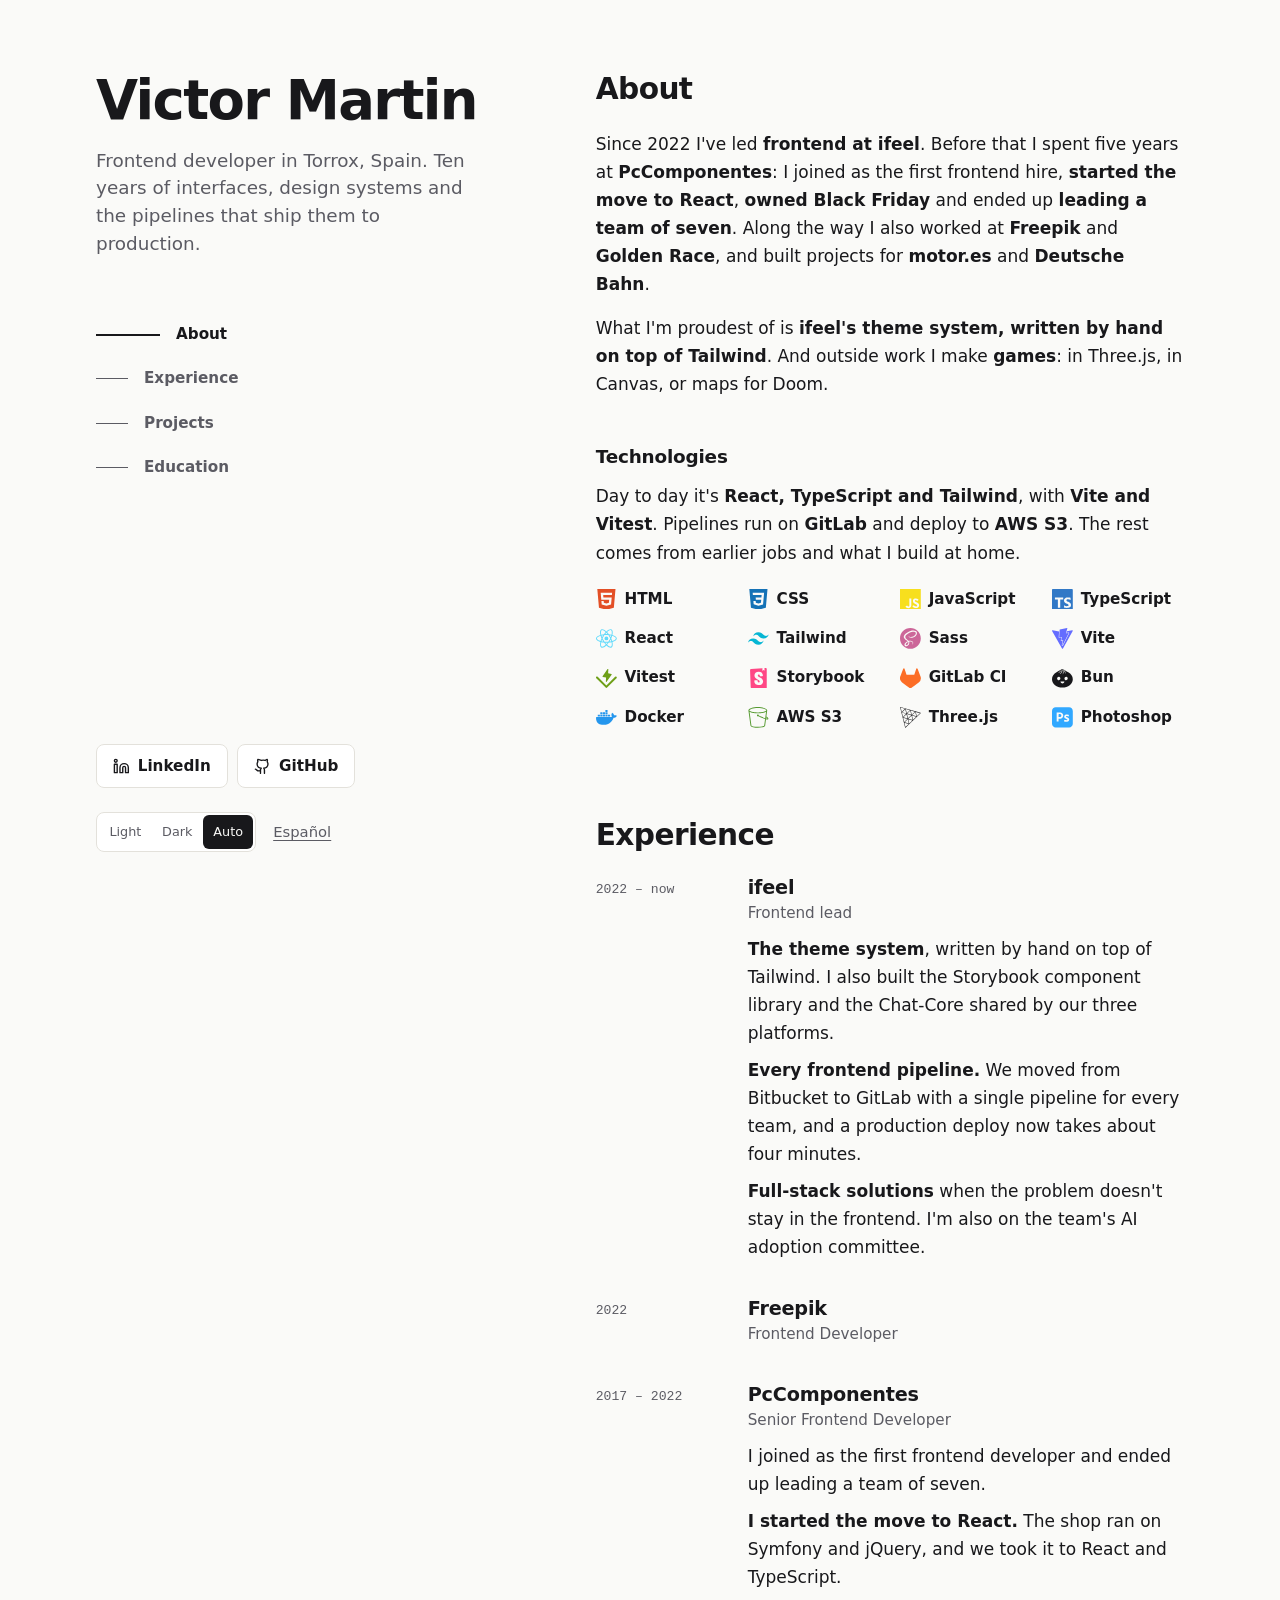
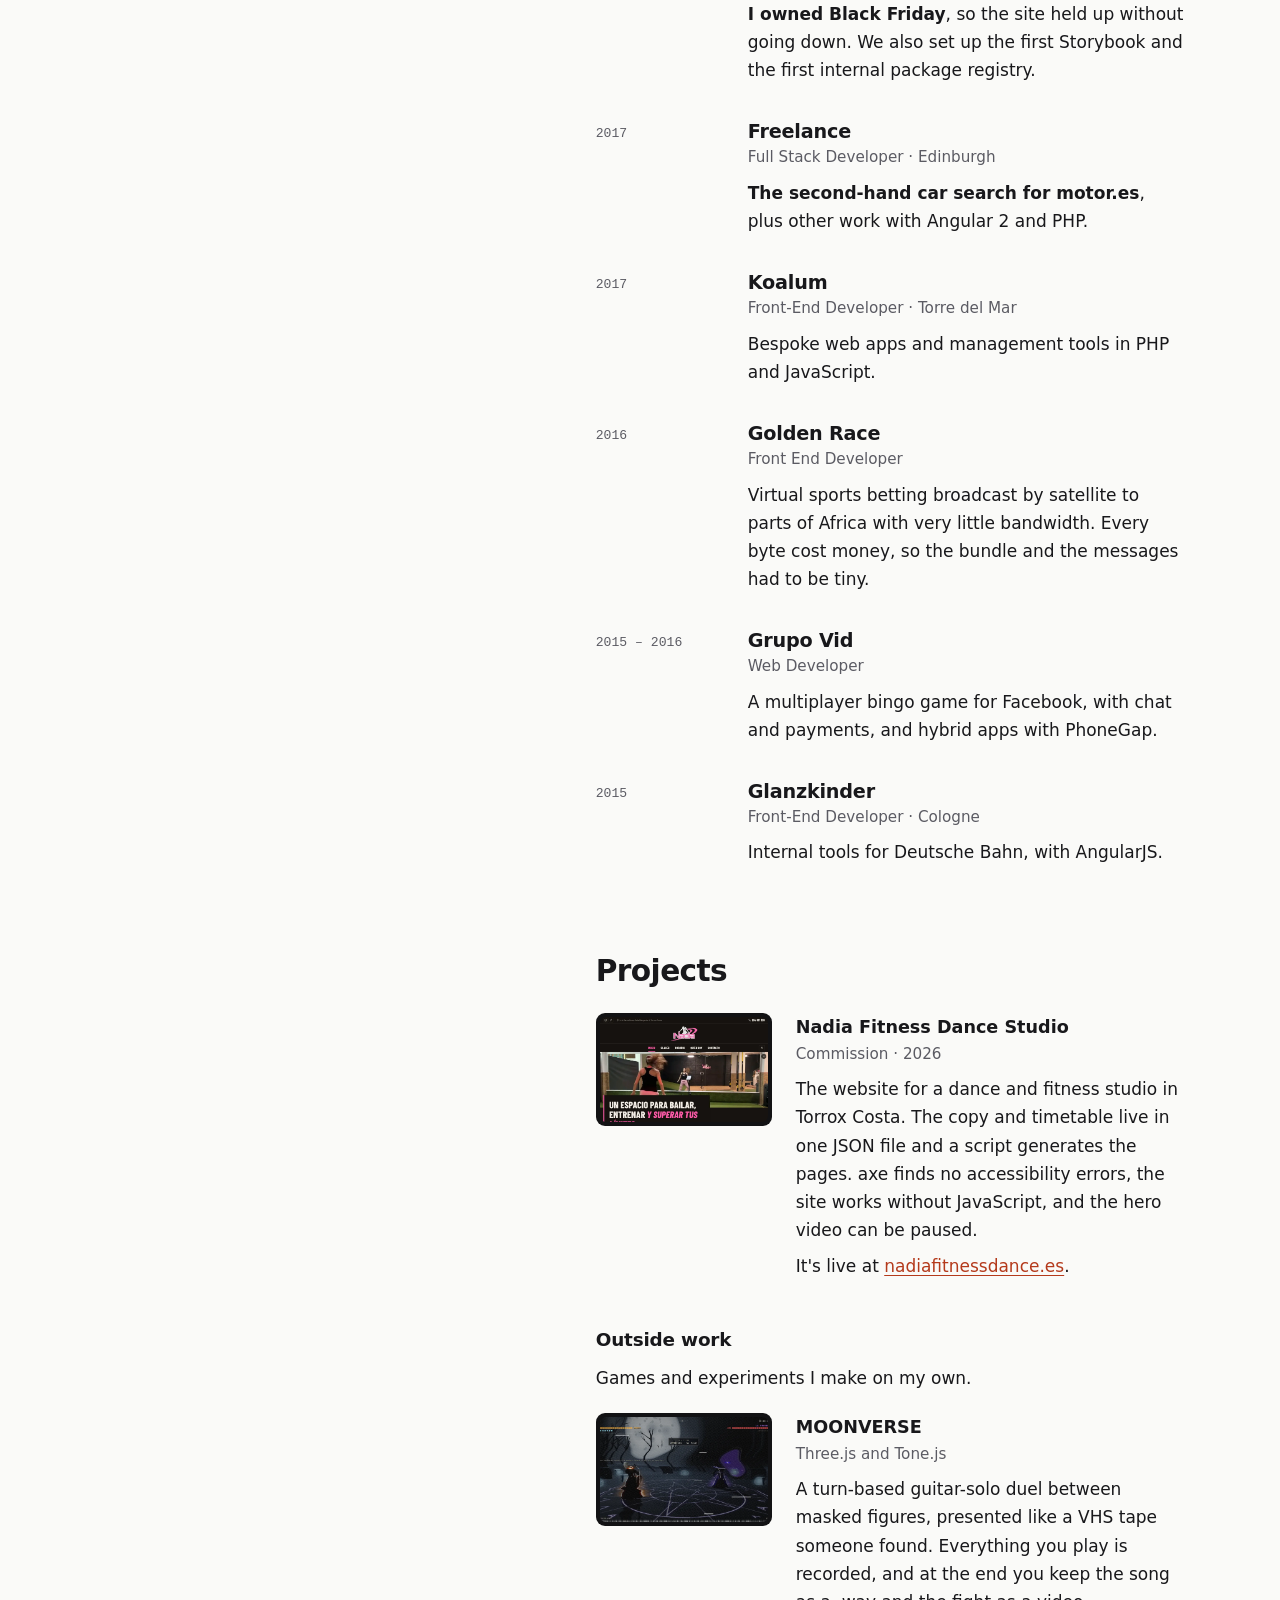
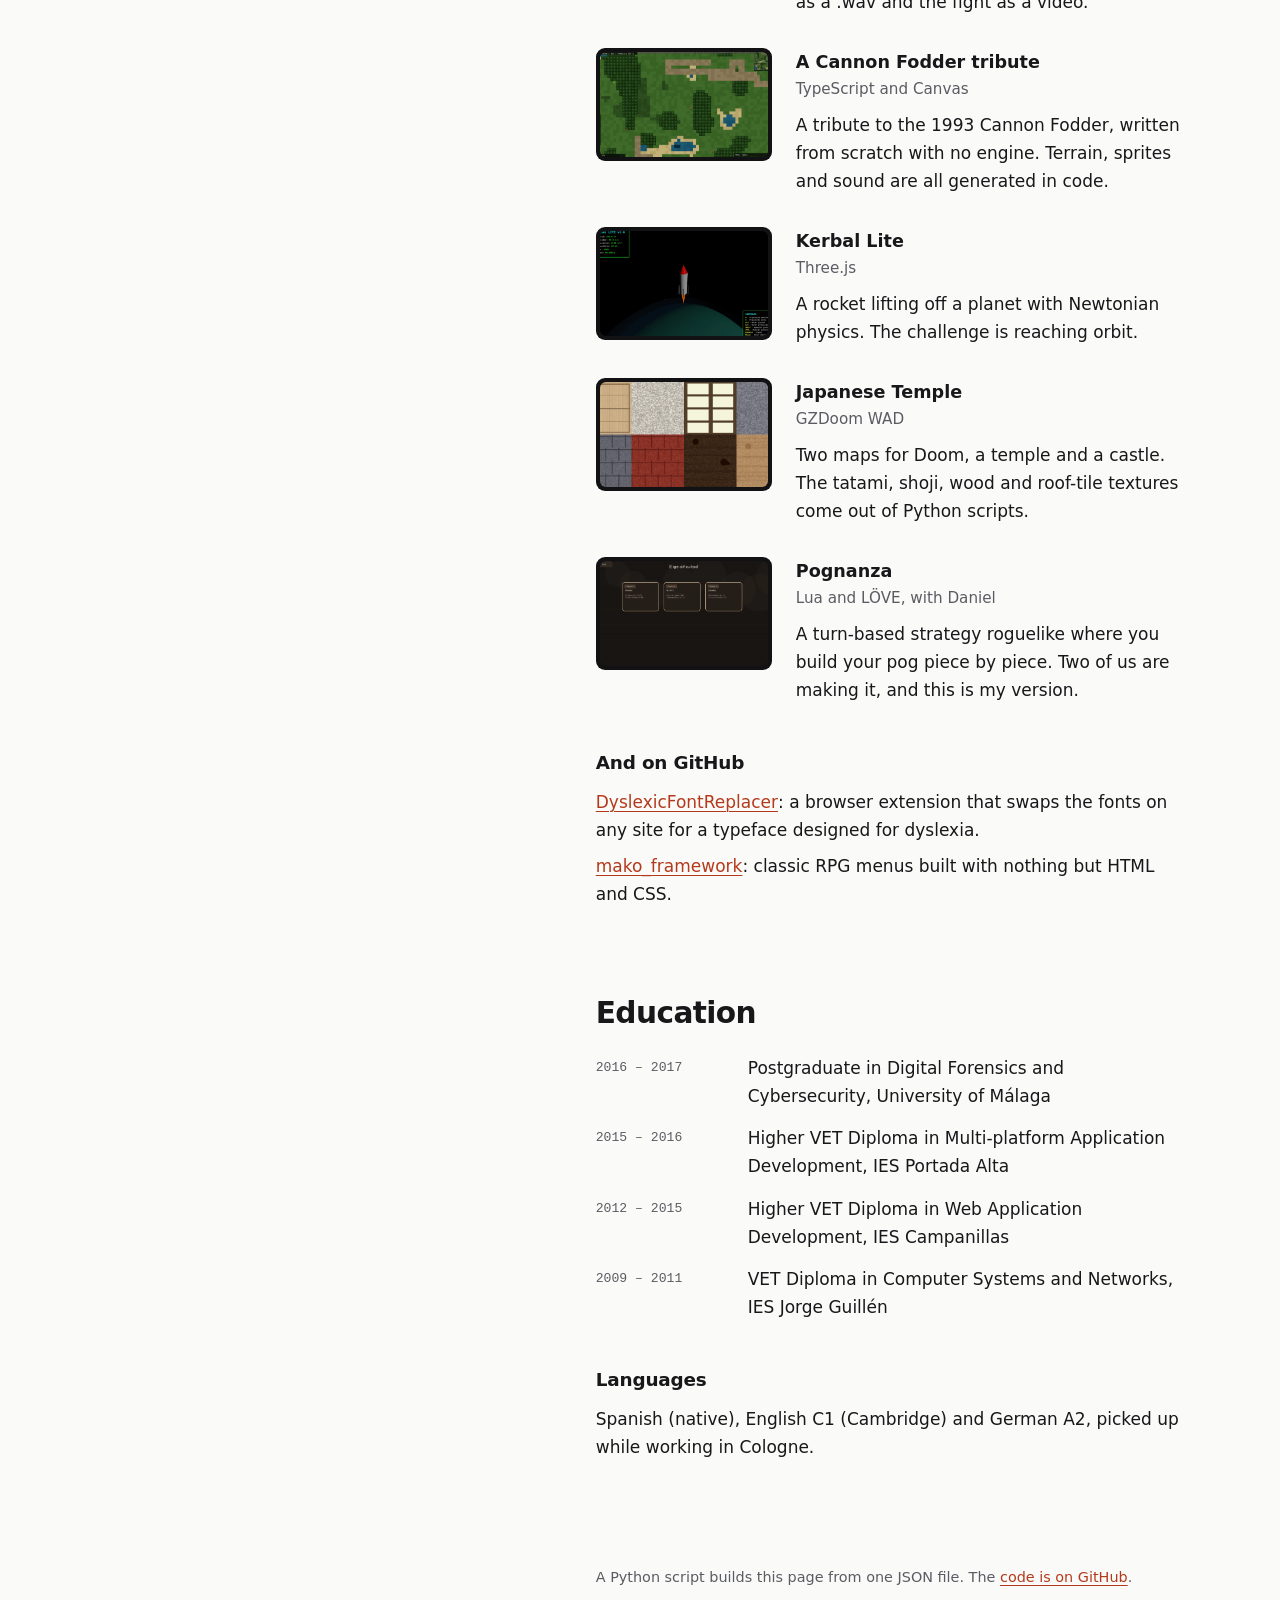
==== commit f3d59b8a: "Two-column layout: sticky identity column with section tracker Left: name, one-line lead, a table of" ====
--- a/en/index.html
+++ b/en/index.html
@@ -16,69 +16,55 @@
 <meta name="twitter:card" content="summary_large_image">
 <link rel="icon" href="../assets/img/favicon.svg" type="image/svg+xml">
 <script>try{var t=localStorage.getItem("theme");if(t==="dark"||t==="light")document.documentElement.dataset.theme=t}catch(_){}</script>
-<link rel="stylesheet" href="../assets/css/site.css?v=6">
-<script src="../assets/js/site.js?v=3" defer></script>
+<link rel="stylesheet" href="../assets/css/site.css?v=7">
+<script src="../assets/js/site.js?v=4" defer></script>
 </head>
 <body>
 <a class="skip" href="#main">Skip to content</a>
-<header class="bar"><div class="wrap bar-in">
-<a class="me" href="./">Victor Martin<span class="surname"> Rodriguez</span></a>
-<nav aria-label="Sections"><ul class="nav"><li><a href="./#work">Experience</a></li><li><a href="./#projects">Projects</a></li><li><a href="./#education">Education</a></li></ul></nav>
-<div class="bar-tools">
-<div class="seg" role="group" aria-label="Theme" hidden><button type="button" data-theme-set="light" aria-pressed="false">Light</button><button type="button" data-theme-set="dark" aria-pressed="false">Dark</button><button type="button" data-theme-set="auto" aria-pressed="false">Auto</button></div>
-<a class="lang" href="../" hreflang="es" lang="es">Español</a>
-</div>
-</div></header>
+<div class="layout">
+<header class="side">
+<div class="tools"><div class="seg" role="group" aria-label="Theme" hidden><button type="button" data-theme-set="light" aria-pressed="false">Light</button><button type="button" data-theme-set="dark" aria-pressed="false">Dark</button><button type="button" data-theme-set="auto" aria-pressed="false">Auto</button></div><a class="lang" href="../" hreflang="es" lang="es">Español</a></div>
+<h1 id="t-intro"><a href="./">Victor Martin</a></h1>
+<p class="lead">Frontend developer in Torrox, Spain. Ten years of interfaces, design systems and the pipelines that ship them to production.</p>
+<nav aria-label="Sections"><ul class="toc"><li><a href="./#about">About</a></li><li><a href="./#experience">Experience</a></li><li><a href="./#projects">Projects</a></li><li><a href="./#education">Education</a></li></ul></nav>
+<p class="social"><a class="btn" href="https://www.linkedin.com/in/victor-martin-rodriguez/" target="_blank" rel="noopener"><svg class="i" viewBox="0 0 24 24" fill="none" stroke="currentColor" stroke-width="2" stroke-linecap="round" stroke-linejoin="round" aria-hidden="true" focusable="false"><path d="M16 8a6 6 0 0 1 6 6v7h-4v-7a2 2 0 0 0-4 0v7h-4v-7a6 6 0 0 1 6-6z"/><rect x="2" y="9" width="4" height="12"/><circle cx="4" cy="4" r="2"/></svg>LinkedIn<span class="sr-only"> (opens in a new tab)</span></a><a class="btn" href="https://github.com/negimaru" target="_blank" rel="noopener"><svg class="i" viewBox="0 0 24 24" fill="none" stroke="currentColor" stroke-width="2" stroke-linecap="round" stroke-linejoin="round" aria-hidden="true" focusable="false"><path d="M15 22v-4a4.8 4.8 0 0 0-1-3.5c3 0 6-2 6-5.5.1-1.3-.3-2.5-1-3.5.3-1.2.3-2.4 0-3.5 0 0-1 0-3 1.5a10.4 10.4 0 0 0-5.5 0C6.5 2 5.5 2 5.5 2c-.3 1.1-.3 2.3 0 3.5A5.4 5.4 0 0 0 4.5 9c0 3.5 3 5.5 6 5.5-.4.5-.8 1-1 1.6-.2.6-.3 1.2-.2 1.9v4"/><path d="M9 18c-4.5 2-5-2-7-2"/></svg>GitHub<span class="sr-only"> (opens in a new tab)</span></a></p>
+</header>
 <main id="main">
-<section class="wrap hero" aria-labelledby="t-intro">
-<div class="hero-main">
-<h1 id="t-intro">Victor Martin</h1>
-<p class="lead">Frontend developer in Torrox, Spain. Ten years of interfaces, design systems and the pipelines that ship them to production.</p>
-<div class="hero-text"><p>Since 2022 I've led <strong>frontend at ifeel</strong>. Before that I spent five years at <strong>PcComponentes</strong>: I joined as the first frontend hire, <strong>started the move to React</strong>, <strong>owned Black Friday</strong> and ended up <strong>leading a team of seven</strong>. Along the way I also worked at <strong>Freepik</strong> and <strong>Golden Race</strong>, and built projects for <strong>motor.es</strong> and <strong>Deutsche Bahn</strong>.</p><p>What I'm proudest of is <strong>ifeel's theme system, written by hand on top of Tailwind</strong>. And outside work I make <strong>games</strong>: in Three.js, in Canvas, or maps for Doom.</p></div>
-<p class="social"><a class="btn" href="https://www.linkedin.com/in/victor-martin-rodriguez/" target="_blank" rel="noopener"><svg class="i" viewBox="0 0 24 24" fill="none" stroke="currentColor" stroke-width="2" stroke-linecap="round" stroke-linejoin="round" aria-hidden="true" focusable="false"><path d="M16 8a6 6 0 0 1 6 6v7h-4v-7a2 2 0 0 0-4 0v7h-4v-7a6 6 0 0 1 6-6z"/><rect x="2" y="9" width="4" height="12"/><circle cx="4" cy="4" r="2"/></svg>LinkedIn<span class="sr-only"> (opens in a new tab)</span></a><a class="btn" href="https://github.com/negimaru" target="_blank" rel="noopener"><svg class="i" viewBox="0 0 24 24" fill="none" stroke="currentColor" stroke-width="2" stroke-linecap="round" stroke-linejoin="round" aria-hidden="true" focusable="false"><path d="M15 22v-4a4.8 4.8 0 0 0-1-3.5c3 0 6-2 6-5.5.1-1.3-.3-2.5-1-3.5.3-1.2.3-2.4 0-3.5 0 0-1 0-3 1.5a10.4 10.4 0 0 0-5.5 0C6.5 2 5.5 2 5.5 2c-.3 1.1-.3 2.3 0 3.5A5.4 5.4 0 0 0 4.5 9c0 3.5 3 5.5 6 5.5-.4.5-.8 1-1 1.6-.2.6-.3 1.2-.2 1.9v4"/><path d="M9 18c-4.5 2-5-2-7-2"/></svg>GitHub<span class="sr-only"> (opens in a new tab)</span></a></p>
-</div>
+<section id="about" class="sec" aria-labelledby="t-about">
+<h2 id="t-about">About</h2>
 
-</section>
-
-<section class="wrap sec" aria-labelledby="t-tech">
-<h2 id="t-tech">Technologies</h2>
-<p class="sec-intro">Day to day it's <strong>React, TypeScript and Tailwind</strong>, with <strong>Vite and Vitest</strong>. Pipelines run on <strong>GitLab</strong> and deploy to <strong>AWS S3</strong>. The rest comes from earlier jobs and what I build at home.</p>
+<div class="story"><p>Since 2022 I've led <strong>frontend at ifeel</strong>. Before that I spent five years at <strong>PcComponentes</strong>: I joined as the first frontend hire, <strong>started the move to React</strong>, <strong>owned Black Friday</strong> and ended up <strong>leading a team of seven</strong>. Along the way I also worked at <strong>Freepik</strong> and <strong>Golden Race</strong>, and built projects for <strong>motor.es</strong> and <strong>Deutsche Bahn</strong>.</p><p>What I'm proudest of is <strong>ifeel's theme system, written by hand on top of Tailwind</strong>. And outside work I make <strong>games</strong>: in Three.js, in Canvas, or maps for Doom.</p></div>
+<h3 class="sub">Technologies</h3>
+<p>Day to day it's <strong>React, TypeScript and Tailwind</strong>, with <strong>Vite and Vitest</strong>. Pipelines run on <strong>GitLab</strong> and deploy to <strong>AWS S3</strong>. The rest comes from earlier jobs and what I build at home.</p>
 <ul class="techs"><li class="tech"><svg viewBox="0 0 24 24" aria-hidden="true" focusable="false"><path fill="#E34F26" d="M1.5 0h21l-1.91 21.563L11.977 24l-8.564-2.438L1.5 0zm7.031 9.75l-.232-2.718 10.059.003.23-2.622L5.412 4.41l.698 8.01h9.126l-.326 3.426-2.91.804-2.955-.81-.188-2.11H6.248l.33 4.171L12 19.351l5.379-1.443.744-8.157H8.531z"/></svg><span>HTML</span></li><li class="tech"><svg viewBox="0 0 24 24" aria-hidden="true" focusable="false"><path fill="#1572B6" d="M1.5 0h21l-1.91 21.563L11.977 24l-8.565-2.438L1.5 0zm17.09 4.413L5.41 4.41l.213 2.622 10.125.002-.255 2.716h-6.64l.24 2.573h6.182l-.366 3.523-2.91.804-2.956-.81-.188-2.11h-2.61l.29 3.855L12 19.288l5.373-1.53L18.59 4.414z"/></svg><span>CSS</span></li><li class="tech"><svg viewBox="0 0 24 24" aria-hidden="true" focusable="false"><path fill="#F7DF1E" d="M0 0h24v24H0V0zm22.034 18.276c-.175-1.095-.888-2.015-3.003-2.873-.736-.345-1.554-.585-1.797-1.14-.091-.33-.105-.51-.046-.705.15-.646.915-.84 1.515-.66.39.12.75.42.976.9 1.034-.676 1.034-.676 1.755-1.125-.27-.42-.404-.601-.586-.78-.63-.705-1.469-1.065-2.834-1.034l-.705.089c-.676.165-1.32.525-1.71 1.005-1.14 1.291-.811 3.541.569 4.471 1.365 1.02 3.361 1.244 3.616 2.205.24 1.17-.87 1.545-1.966 1.41-.811-.18-1.26-.586-1.755-1.336l-1.83 1.051c.21.48.45.689.81 1.109 1.74 1.756 6.09 1.666 6.871-1.004.029-.09.24-.705.074-1.65l.046.067zm-8.983-7.245h-2.248c0 1.938-.009 3.864-.009 5.805 0 1.232.063 2.363-.138 2.711-.33.689-1.18.601-1.566.48-.396-.196-.597-.466-.83-.855-.063-.105-.11-.196-.127-.196l-1.825 1.125c.305.63.75 1.172 1.324 1.517.855.51 2.004.675 3.207.405.783-.226 1.458-.691 1.811-1.411.51-.93.402-2.07.397-3.346.012-2.054 0-4.109 0-6.179l.004-.056z"/></svg><span>JavaScript</span></li><li class="tech"><svg viewBox="0 0 24 24" aria-hidden="true" focusable="false"><path fill="#3178C6" d="M1.125 0C.502 0 0 .502 0 1.125v21.75C0 23.498.502 24 1.125 24h21.75c.623 0 1.125-.502 1.125-1.125V1.125C24 .502 23.498 0 22.875 0zm17.363 9.75c.612 0 1.154.037 1.627.111a6.38 6.38 0 0 1 1.306.34v2.458a3.95 3.95 0 0 0-.643-.361 5.093 5.093 0 0 0-.717-.26 5.453 5.453 0 0 0-1.426-.2c-.3 0-.573.028-.819.086a2.1 2.1 0 0 0-.623.242c-.17.104-.3.229-.393.374a.888.888 0 0 0-.14.49c0 .196.053.373.156.529.104.156.252.304.443.444s.423.276.696.41c.273.135.582.274.926.416.47.197.892.407 1.266.628.374.222.695.473.963.753.268.279.472.598.614.957.142.359.214.776.214 1.253 0 .657-.125 1.21-.373 1.656a3.033 3.033 0 0 1-1.012 1.085 4.38 4.38 0 0 1-1.487.596c-.566.12-1.163.18-1.79.18a9.916 9.916 0 0 1-1.84-.164 5.544 5.544 0 0 1-1.512-.493v-2.63a5.033 5.033 0 0 0 3.237 1.2c.333 0 .624-.03.872-.09.249-.06.456-.144.623-.25.166-.108.29-.234.373-.38a1.023 1.023 0 0 0-.074-1.089 2.12 2.12 0 0 0-.537-.5 5.597 5.597 0 0 0-.807-.444 27.72 27.72 0 0 0-1.007-.436c-.918-.383-1.602-.852-2.053-1.405-.45-.553-.676-1.222-.676-2.005 0-.614.123-1.141.369-1.582.246-.441.58-.804 1.004-1.089a4.494 4.494 0 0 1 1.47-.629 7.536 7.536 0 0 1 1.77-.201zm-15.113.188h9.563v2.166H9.506v9.646H6.789v-9.646H3.375z"/></svg><span>TypeScript</span></li><li class="tech"><svg viewBox="0 0 24 24" aria-hidden="true" focusable="false"><path fill="#61DAFB" d="M14.23 12.004a2.236 2.236 0 0 1-2.235 2.236 2.236 2.236 0 0 1-2.236-2.236 2.236 2.236 0 0 1 2.235-2.236 2.236 2.236 0 0 1 2.236 2.236zm2.648-10.69c-1.346 0-3.107.96-4.888 2.622-1.78-1.653-3.542-2.602-4.887-2.602-.41 0-.783.093-1.106.278-1.375.793-1.683 3.264-.973 6.365C1.98 8.917 0 10.42 0 12.004c0 1.59 1.99 3.097 5.043 4.03-.704 3.113-.39 5.588.988 6.38.32.187.69.275 1.102.275 1.345 0 3.107-.96 4.888-2.624 1.78 1.654 3.542 2.603 4.887 2.603.41 0 .783-.09 1.106-.275 1.374-.792 1.683-3.263.973-6.365C22.02 15.096 24 13.59 24 12.004c0-1.59-1.99-3.097-5.043-4.032.704-3.11.39-5.587-.988-6.38-.318-.184-.688-.277-1.092-.278zm-.005 1.09v.006c.225 0 .406.044.558.127.666.382.955 1.835.73 3.704-.054.46-.142.945-.25 1.44-.96-.236-2.006-.417-3.107-.534-.66-.905-1.345-1.727-2.035-2.447 1.592-1.48 3.087-2.292 4.105-2.295zm-9.77.02c1.012 0 2.514.808 4.11 2.28-.686.72-1.37 1.537-2.02 2.442-1.107.117-2.154.298-3.113.538-.112-.49-.195-.964-.254-1.42-.23-1.868.054-3.32.714-3.707.19-.09.4-.127.563-.132zm4.882 3.05c.455.468.91.992 1.36 1.564-.44-.02-.89-.034-1.345-.034-.46 0-.915.01-1.36.034.44-.572.895-1.096 1.345-1.565zM12 8.1c.74 0 1.477.034 2.202.093.406.582.802 1.203 1.183 1.86.372.64.71 1.29 1.018 1.946-.308.655-.646 1.31-1.013 1.95-.38.66-.773 1.288-1.18 1.87-.728.063-1.466.098-2.21.098-.74 0-1.477-.035-2.202-.093-.406-.582-.802-1.204-1.183-1.86-.372-.64-.71-1.29-1.018-1.946.303-.657.646-1.313 1.013-1.954.38-.66.773-1.286 1.18-1.868.728-.064 1.466-.098 2.21-.098zm-3.635.254c-.24.377-.48.763-.704 1.16-.225.39-.435.782-.635 1.174-.265-.656-.49-1.31-.676-1.947.64-.15 1.315-.283 2.015-.386zm7.26 0c.695.103 1.365.23 2.006.387-.18.632-.405 1.282-.66 1.933-.2-.39-.41-.783-.64-1.174-.225-.392-.465-.774-.705-1.146zm3.063.675c.484.15.944.317 1.375.498 1.732.74 2.852 1.708 2.852 2.476-.005.768-1.125 1.74-2.857 2.475-.42.18-.88.342-1.355.493-.28-.958-.646-1.956-1.1-2.98.45-1.017.81-2.01 1.085-2.964zm-13.395.004c.278.96.645 1.957 1.1 2.98-.45 1.017-.812 2.01-1.086 2.964-.484-.15-.944-.318-1.37-.5-1.732-.737-2.852-1.706-2.852-2.474 0-.768 1.12-1.742 2.852-2.476.42-.18.88-.342 1.356-.494zm11.678 4.28c.265.657.49 1.312.676 1.948-.64.157-1.316.29-2.016.39.24-.375.48-.762.705-1.158.225-.39.435-.788.636-1.18zm-9.945.02c.2.392.41.783.64 1.175.23.39.465.772.705 1.143-.695-.102-1.365-.23-2.006-.386.18-.63.406-1.282.66-1.933zM17.92 16.32c.112.493.2.968.254 1.423.23 1.868-.054 3.32-.714 3.708-.147.09-.338.128-.563.128-1.012 0-2.514-.807-4.11-2.28.686-.72 1.37-1.536 2.02-2.44 1.107-.118 2.154-.3 3.113-.54zm-11.83.01c.96.234 2.006.415 3.107.532.66.905 1.345 1.727 2.035 2.446-1.595 1.483-3.092 2.295-4.11 2.295-.22-.005-.406-.05-.553-.132-.666-.38-.955-1.834-.73-3.703.054-.46.142-.944.25-1.438zm4.56.64c.44.02.89.034 1.345.034.46 0 .915-.01 1.36-.034-.44.572-.895 1.095-1.345 1.565-.455-.47-.91-.993-1.36-1.565z"/></svg><span>React</span></li><li class="tech"><svg viewBox="0 0 24 24" aria-hidden="true" focusable="false"><path fill="#06B6D4" d="M12.001,4.8c-3.2,0-5.2,1.6-6,4.8c1.2-1.6,2.6-2.2,4.2-1.8c0.913,0.228,1.565,0.89,2.288,1.624 C13.666,10.618,15.027,12,18.001,12c3.2,0,5.2-1.6,6-4.8c-1.2,1.6-2.6,2.2-4.2,1.8c-0.913-0.228-1.565-0.89-2.288-1.624 C16.337,6.182,14.976,4.8,12.001,4.8z M6.001,12c-3.2,0-5.2,1.6-6,4.8c1.2-1.6,2.6-2.2,4.2-1.8c0.913,0.228,1.565,0.89,2.288,1.624 c1.177,1.194,2.538,2.576,5.512,2.576c3.2,0,5.2-1.6,6-4.8c-1.2,1.6-2.6,2.2-4.2,1.8c-0.913-0.228-1.565-0.89-2.288-1.624 C10.337,13.382,8.976,12,6.001,12z"/></svg><span>Tailwind</span></li><li class="tech"><svg viewBox="0 0 24 24" aria-hidden="true" focusable="false"><path fill="#CC6699" d="M12 0c6.627 0 12 5.373 12 12s-5.373 12-12 12S0 18.627 0 12 5.373 0 12 0zM9.615 15.998c.175.645.156 1.248-.024 1.792l-.065.18c-.024.061-.052.12-.078.176-.14.29-.326.56-.555.81-.698.759-1.672 1.047-2.09.805-.45-.262-.226-1.335.584-2.19.871-.918 2.12-1.509 2.12-1.509v-.003l.108-.061zm9.911-10.861c-.542-2.133-4.077-2.834-7.422-1.645-1.989.707-4.144 1.818-5.693 3.267C4.568 8.48 4.275 9.98 4.396 10.607c.427 2.211 3.457 3.657 4.703 4.73v.006c-.367.18-3.056 1.529-3.686 2.925-.675 1.47.105 2.521.615 2.655 1.575.436 3.195-.36 4.065-1.649.84-1.261.766-2.881.404-3.676.496-.135 1.08-.195 1.83-.104 2.101.24 2.521 1.56 2.43 2.1-.09.539-.523.854-.674.944-.15.091-.195.12-.181.181.015.09.091.09.21.075.165-.03 1.096-.45 1.141-1.471.045-1.29-1.186-2.729-3.375-2.7-.9.016-1.471.091-1.875.256-.03-.045-.061-.075-.105-.105-1.35-1.455-3.855-2.475-3.75-4.41.03-.705.285-2.564 4.8-4.814 3.705-1.846 6.661-1.335 7.171-.21.733 1.604-1.576 4.59-5.431 5.024-1.47.165-2.235-.404-2.431-.615-.209-.225-.239-.24-.314-.194-.12.06-.045.255 0 .375.12.3.585.825 1.396 1.095.704.225 2.43.359 4.5-.45 2.324-.899 4.139-3.405 3.614-5.505l.073.067z"/></svg><span>Sass</span></li><li class="tech"><svg viewBox="0 0 24 24" aria-hidden="true" focusable="false"><path fill="#646CFF" d="m8.286 10.578.512-8.657a.306.306 0 0 1 .247-.282L17.377.006a.306.306 0 0 1 .353.385l-1.558 5.403a.306.306 0 0 0 .352.385l2.388-.46a.306.306 0 0 1 .332.438l-6.79 13.55-.123.19a.294.294 0 0 1-.252.14c-.177 0-.35-.152-.305-.369l1.095-5.301a.306.306 0 0 0-.388-.355l-1.433.435a.306.306 0 0 1-.389-.354l.69-3.375a.306.306 0 0 0-.37-.36l-2.32.536a.306.306 0 0 1-.374-.316zm14.976-7.926L17.284 3.74l-.544 1.887 2.077-.4a.8.8 0 0 1 .84.369.8.8 0 0 1 .034.783L12.9 19.93l-.013.025-.015.023-.122.19a.801.801 0 0 1-.672.37.826.826 0 0 1-.634-.302.8.8 0 0 1-.16-.67l1.029-4.981-1.12.34a.81.81 0 0 1-.86-.262.802.802 0 0 1-.165-.67l.63-3.08-2.027.468a.808.808 0 0 1-.768-.233.81.81 0 0 1-.217-.6l.389-6.57-7.44-1.33a.612.612 0 0 0-.64.906L11.58 23.691a.612.612 0 0 0 1.066-.004l11.26-20.135a.612.612 0 0 0-.644-.9z"/></svg><span>Vite</span></li><li class="tech"><svg viewBox="0 0 24 24" aria-hidden="true" focusable="false"><path fill="#6E9F18" d="M13.74024 1.05293a.49504.49504 0 0 0-.1569.02512.49338.49338 0 0 0-.25056.1876L7.59513 9.56159a.4895.4895 0 0 0-.08373.22327.48846.48846 0 0 0 .03163.23629.4893.4893 0 0 0 .13985.19319.4927.4927 0 0 0 .2149.10481l3.70685.78609-.22947 4.58007a.48834.48834 0 0 0 .08466.30017.49205.49205 0 0 0 .24931.18854c.10157.03398.21174.03444.3135.00064a.49387.49387 0 0 0 .25056-.18761l5.73735-8.29594a.4884.4884 0 0 0 .08404-.22327c.009-.08015-.0016-.16137-.03163-.23629a.48835.48835 0 0 0-.13985-.19319.49318.49318 0 0 0-.2149-.1048l-3.70686-.7861.22947-4.58008a.48802.48802 0 0 0-.08466-.30017.4913.4913 0 0 0-.24931-.18853.49439.49439 0 0 0-.1566-.02574zM1.15697 9.78795c-.30647.0012-.60009.12378-.81679.34048a1.16107 1.16107 0 0 0-.34017.81648 1.162 1.162 0 0 0 .33366.81957l10.84241 10.8421a1.15762 1.15762 0 0 0 .37677.25211 1.1583 1.1583 0 0 0 .44467.08838c.00084 0 .0016-.00031.0025-.00031.00073 0 .0014.00031.0022.00031a1.15827 1.15827 0 0 0 .44467-.08838 1.15731 1.15731 0 0 0 .37677-.2521l10.84236-10.8421a1.16272 1.16272 0 0 0 .33397-.81958c-.0013-.30647-.12376-.59976-.34048-.81648a1.1616 1.1616 0 0 0-.81679-.34048 1.16114 1.16114 0 0 0-.81926.33366l-5.4012 5.4009c-.0078.0074-.01718.01255-.02482.02015L12 20.14011l-4.59776-4.59745c-.0074-.0074-.01659-.01238-.02419-.01954l-5.4015-5.40151a1.162 1.162 0 0 0-.81958-.33366Z"/></svg><span>Vitest</span></li><li class="tech"><svg viewBox="0 0 24 24" aria-hidden="true" focusable="false"><path fill="#FF4785" d="M16.71.243l-.12 2.71a.18.18 0 00.29.15l1.06-.8.9.7a.18.18 0 00.28-.14l-.1-2.76 1.33-.1a1.2 1.2 0 011.279 1.2v21.596a1.2 1.2 0 01-1.26 1.2l-16.096-.72a1.2 1.2 0 01-1.15-1.16l-.75-19.797a1.2 1.2 0 011.13-1.27L16.7.222zM13.64 9.3c0 .47 3.16.24 3.59-.08 0-3.2-1.72-4.89-4.859-4.89-3.15 0-4.899 1.72-4.899 4.29 0 4.45 5.999 4.53 5.999 6.959 0 .7-.32 1.1-1.05 1.1-.96 0-1.35-.49-1.3-2.16 0-.36-3.649-.48-3.769 0-.27 4.03 2.23 5.2 5.099 5.2 2.79 0 4.969-1.49 4.969-4.18 0-4.77-6.099-4.64-6.099-6.999 0-.97.72-1.1 1.13-1.1.45 0 1.25.07 1.19 1.87z"/></svg><span>Storybook</span></li><li class="tech"><svg viewBox="0 0 24 24" aria-hidden="true" focusable="false"><path fill="#FC6D26" d="m23.6004 9.5927-.0337-.0862L20.3.9814a.851.851 0 0 0-.3362-.405.8748.8748 0 0 0-.9997.0539.8748.8748 0 0 0-.29.4399l-2.2055 6.748H7.5375l-2.2057-6.748a.8573.8573 0 0 0-.29-.4412.8748.8748 0 0 0-.9997-.0537.8585.8585 0 0 0-.3362.4049L.4332 9.5015l-.0325.0862a6.0657 6.0657 0 0 0 2.0119 7.0105l.0113.0087.03.0213 4.976 3.7264 2.462 1.8633 1.4995 1.1321a1.0085 1.0085 0 0 0 1.2197 0l1.4995-1.1321 2.4619-1.8633 5.006-3.7489.0125-.01a6.0682 6.0682 0 0 0 2.0094-7.003z"/></svg><span>GitLab CI</span></li><li class="tech"><svg viewBox="0 0 24 24" aria-hidden="true" focusable="false"><path fill="currentColor" d="M12 22.596c6.628 0 12-4.338 12-9.688 0-3.318-2.057-6.248-5.219-7.986-1.286-.715-2.297-1.357-3.139-1.89C14.058 2.025 13.08 1.404 12 1.404c-1.097 0-2.334.785-3.966 1.821a49.92 49.92 0 0 1-2.816 1.697C2.057 6.66 0 9.59 0 12.908c0 5.35 5.372 9.687 12 9.687v.001ZM10.599 4.715c.334-.759.503-1.58.498-2.409 0-.145.202-.187.23-.029.658 2.783-.902 4.162-2.057 4.624-.124.048-.199-.121-.103-.209a5.763 5.763 0 0 0 1.432-1.977Zm2.058-.102a5.82 5.82 0 0 0-.782-2.306v-.016c-.069-.123.086-.263.185-.172 1.962 2.111 1.307 4.067.556 5.051-.082.103-.23-.003-.189-.126a5.85 5.85 0 0 0 .23-2.431Zm1.776-.561a5.727 5.727 0 0 0-1.612-1.806v-.014c-.112-.085-.024-.274.114-.218 2.595 1.087 2.774 3.18 2.459 4.407a.116.116 0 0 1-.049.071.11.11 0 0 1-.153-.026.122.122 0 0 1-.022-.083 5.891 5.891 0 0 0-.737-2.331Zm-5.087.561c-.617.546-1.282.76-2.063 1-.117 0-.195-.078-.156-.181 1.752-.909 2.376-1.649 2.999-2.778 0 0 .155-.118.188.085 0 .304-.349 1.329-.968 1.874Zm4.945 11.237a2.957 2.957 0 0 1-.937 1.553c-.346.346-.8.565-1.286.62a2.178 2.178 0 0 1-1.327-.62 2.955 2.955 0 0 1-.925-1.553.244.244 0 0 1 .064-.198.234.234 0 0 1 .193-.069h3.965a.226.226 0 0 1 .19.07c.05.053.073.125.063.197Zm-5.458-2.176a1.862 1.862 0 0 1-2.384-.245 1.98 1.98 0 0 1-.233-2.447c.207-.319.503-.566.848-.713a1.84 1.84 0 0 1 1.092-.11c.366.075.703.261.967.531a1.98 1.98 0 0 1 .408 2.114 1.931 1.931 0 0 1-.698.869v.001Zm8.495.005a1.86 1.86 0 0 1-2.381-.253 1.964 1.964 0 0 1-.547-1.366c0-.384.11-.76.32-1.079.207-.319.503-.567.849-.713a1.844 1.844 0 0 1 1.093-.108c.367.076.704.262.968.534a1.98 1.98 0 0 1 .4 2.117 1.932 1.932 0 0 1-.702.868Z"/></svg><span>Bun</span></li><li class="tech"><svg viewBox="0 0 24 24" aria-hidden="true" focusable="false"><path fill="#2496ED" d="M13.983 11.078h2.119a.186.186 0 00.186-.185V9.006a.186.186 0 00-.186-.186h-2.119a.185.185 0 00-.185.185v1.888c0 .102.083.185.185.185m-2.954-5.43h2.118a.186.186 0 00.186-.186V3.574a.186.186 0 00-.186-.185h-2.118a.185.185 0 00-.185.185v1.888c0 .102.082.185.185.185m0 2.716h2.118a.187.187 0 00.186-.186V6.29a.186.186 0 00-.186-.185h-2.118a.185.185 0 00-.185.185v1.887c0 .102.082.185.185.186m-2.93 0h2.12a.186.186 0 00.184-.186V6.29a.185.185 0 00-.185-.185H8.1a.185.185 0 00-.185.185v1.887c0 .102.083.185.185.186m-2.964 0h2.119a.186.186 0 00.185-.186V6.29a.185.185 0 00-.185-.185H5.136a.186.186 0 00-.186.185v1.887c0 .102.084.185.186.186m5.893 2.715h2.118a.186.186 0 00.186-.185V9.006a.186.186 0 00-.186-.186h-2.118a.185.185 0 00-.185.185v1.888c0 .102.082.185.185.185m-2.93 0h2.12a.185.185 0 00.184-.185V9.006a.185.185 0 00-.184-.186h-2.12a.185.185 0 00-.184.185v1.888c0 .102.083.185.185.185m-2.964 0h2.119a.185.185 0 00.185-.185V9.006a.185.185 0 00-.184-.186h-2.12a.186.186 0 00-.186.186v1.887c0 .102.084.185.186.185m-2.92 0h2.12a.185.185 0 00.184-.185V9.006a.185.185 0 00-.184-.186h-2.12a.185.185 0 00-.184.185v1.888c0 .102.082.185.185.185M23.763 9.89c-.065-.051-.672-.51-1.954-.51-.338.001-.676.03-1.01.087-.248-1.7-1.653-2.53-1.716-2.566l-.344-.199-.226.327c-.284.438-.49.922-.612 1.43-.23.97-.09 1.882.403 2.661-.595.332-1.55.413-1.744.42H.751a.751.751 0 00-.75.748 11.376 11.376 0 00.692 4.062c.545 1.428 1.355 2.48 2.41 3.124 1.18.723 3.1 1.137 5.275 1.137.983.003 1.963-.086 2.93-.266a12.248 12.248 0 003.823-1.389c.98-.567 1.86-1.288 2.61-2.136 1.252-1.418 1.998-2.997 2.553-4.4h.221c1.372 0 2.215-.549 2.68-1.009.309-.293.55-.65.707-1.046l.098-.288Z"/></svg><span>Docker</span></li><li class="tech"><svg viewBox="0 0 24 24" aria-hidden="true" focusable="false"><path fill="#569A31" d="M20.913 13.147l.12-.895c.947.576 1.258.922 1.354 1.071-.16.031-.562.046-1.474-.176zm-2.174 7.988a.547.547 0 0 0-.005.073c0 .084-.207.405-1.124.768a10.28 10.28 0 0 1-1.438.432c-1.405.325-3.128.504-4.853.504-4.612 0-7.412-1.184-7.412-1.704a.547.547 0 0 0-.005-.073L1.81 5.602c.135.078.28.154.432.227.042.02.086.038.128.057.134.062.272.122.417.18l.179.069c.154.058.314.114.478.168.043.013.084.029.13.043.207.065.423.127.646.187l.176.044c.175.044.353.087.534.127a23.414 23.414 0 0 0 .843.17l.121.023c.252.045.508.085.768.122.071.011.144.02.216.03.2.027.4.053.604.077l.24.027c.245.026.49.05.74.07l.081.009c.275.022.552.04.83.056l.233.012c.21.01.422.018.633.025a33.088 33.088 0 0 0 2.795-.026l.232-.011c.278-.016.555-.034.83-.056l.08-.008c.25-.02.497-.045.742-.072l.238-.026c.205-.024.408-.05.609-.077.07-.01.141-.019.211-.03.261-.037.519-.078.772-.122l.111-.02c.215-.04.427-.082.634-.125l.212-.047c.186-.041.368-.085.546-.13l.166-.042c.225-.06.444-.122.654-.189.04-.012.077-.026.115-.038a10.6 10.6 0 0 0 .493-.173c.058-.021.114-.044.17-.066.15-.06.293-.12.43-.185.038-.017.079-.034.116-.052.153-.073.3-.15.436-.228l-.976 7.245c-2.488-.78-5.805-2.292-7.311-3a1.09 1.09 0 0 0-1.088-1.085c-.6 0-1.088.489-1.088 1.088 0 .6.488 1.089 1.088 1.089.196 0 .378-.056.537-.148 1.72.812 5.144 2.367 7.715 3.15zm-7.42-20.047c5.677 0 9.676 1.759 9.75 2.736l-.014.113c-.01.033-.031.067-.048.101-.015.028-.026.057-.047.087-.024.033-.058.068-.09.102-.028.03-.051.06-.084.09-.038.035-.087.07-.133.105-.04.03-.074.06-.119.091-.053.036-.116.071-.177.107-.05.03-.095.06-.15.09-.068.036-.147.073-.222.11-.059.028-.114.057-.177.085-.084.038-.177.074-.268.111-.068.027-.13.054-.203.082-.097.036-.205.072-.31.107-.075.026-.148.053-.228.079-.111.035-.233.069-.35.103-.085.024-.165.05-.253.073-.124.034-.258.065-.389.098-.093.022-.181.046-.278.068-.139.032-.287.061-.433.091-.098.02-.191.041-.293.06-.155.03-.32.057-.482.084-.1.018-.198.036-.302.052-.166.026-.342.048-.515.072-.11.014-.213.03-.325.044-.181.023-.372.041-.56.06-.11.012-.218.025-.332.036-.188.016-.386.029-.58.043-.122.009-.24.02-.364.028-.207.012-.422.02-.635.028-.12.005-.234.012-.354.016a35.605 35.605 0 0 1-2.069 0c-.12-.004-.234-.011-.352-.016-.214-.008-.43-.016-.637-.028-.122-.008-.238-.02-.36-.027-.195-.015-.394-.028-.584-.044-.11-.01-.215-.024-.324-.035-.19-.02-.384-.038-.568-.06l-.315-.044c-.176-.024-.355-.046-.525-.073-.1-.015-.192-.033-.29-.05-.167-.028-.335-.055-.494-.086-.096-.018-.183-.038-.276-.056-.151-.032-.305-.062-.45-.095-.09-.02-.173-.043-.26-.064-.138-.034-.277-.067-.407-.102-.082-.022-.157-.046-.235-.069a11.75 11.75 0 0 1-.368-.108c-.075-.024-.141-.049-.213-.073-.11-.037-.223-.075-.325-.113-.067-.025-.125-.051-.188-.077-.096-.038-.195-.076-.282-.115-.06-.027-.11-.054-.166-.08-.08-.039-.162-.077-.233-.116-.052-.028-.094-.055-.142-.084-.063-.038-.13-.075-.185-.113-.043-.029-.075-.058-.113-.086-.048-.037-.098-.073-.139-.11-.032-.029-.054-.057-.08-.087-.033-.035-.069-.07-.093-.104-.02-.03-.031-.058-.046-.086-.018-.035-.039-.068-.049-.102l-.015-.113c.076-.977 4.074-2.736 9.748-2.736zm12.182 12.124c-.118-.628-.84-1.291-2.31-2.128l.963-7.16a.531.531 0 0 0 .005-.073C22.16 1.581 16.447 0 11.32 0 6.194 0 .482 1.581.482 3.851a.58.58 0 0 0 .005.072L2.819 21.25c.071 2.002 5.236 2.75 8.5 2.75 1.805 0 3.615-.188 5.098-.531.598-.138 1.133-.3 1.592-.48 1.18-.467 1.789-1.053 1.813-1.739l.945-7.018c.557.131 1.016.197 1.389.197.54 0 .902-.137 1.134-.413a.956.956 0 0 0 .21-.804Z"/></svg><span>AWS S3</span></li><li class="tech"><svg viewBox="0 0 24 24" aria-hidden="true" focusable="false"><path fill="currentColor" d="M.38 0a.268.268 0 0 0-.256.332l2.894 11.716a.268.268 0 0 0 .01.04l2.89 11.708a.268.268 0 0 0 .447.128L23.802 7.15a.268.268 0 0 0-.112-.45l-5.784-1.667a.268.268 0 0 0-.123-.035L6.38 1.715a.268.268 0 0 0-.144-.04L.456.01A.268.268 0 0 0 .38 0zm.374.654L5.71 2.08 1.99 5.664zM6.61 2.34l4.864 1.4-3.65 3.515zm-.522.12l1.217 4.926-4.877-1.4zm6.28 1.538l4.878 1.404-3.662 3.53zm-.52.13l1.208 4.9-4.853-1.392zm6.3 1.534l4.947 1.424-3.715 3.574zm-.524.12l1.215 4.926-4.876-1.398zm-15.432.696l4.964 1.424-3.726 3.586zM8.047 8.15l4.877 1.4-3.66 3.527zm-.518.137l1.236 5.017-4.963-1.432zm6.274 1.535l4.965 1.425-3.73 3.586zm-.52.127l1.235 5.012-4.958-1.43zm-9.63 2.438l4.873 1.406-3.656 3.523zm5.854 1.687l4.863 1.403-3.648 3.51zm-.54.04l1.214 4.927-4.875-1.4zm-3.896 4.02l5.037 1.442-3.782 3.638z"/></svg><span>Three.js</span></li><li class="tech"><svg viewBox="0 0 24 24" aria-hidden="true" focusable="false"><path fill="#31A8FF" d="M9.85 8.42c-.37-.15-.77-.21-1.18-.2-.26 0-.49 0-.68.01-.2-.01-.34 0-.41.01v3.36c.14.01.27.02.39.02h.53c.39 0 .78-.06 1.15-.18.32-.09.6-.28.82-.53.21-.25.31-.59.31-1.03.01-.31-.07-.62-.23-.89-.17-.26-.41-.46-.7-.57zM19.75.3H4.25C1.9.3 0 2.2 0 4.55v14.899c0 2.35 1.9 4.25 4.25 4.25h15.5c2.35 0 4.25-1.9 4.25-4.25V4.55C24 2.2 22.1.3 19.75.3zm-7.391 11.65c-.399.56-.959.98-1.609 1.22-.68.25-1.43.34-2.25.34-.24 0-.4 0-.5-.01s-.24-.01-.43-.01v3.209c.01.07-.04.131-.11.141H5.52c-.08 0-.12-.041-.12-.131V6.42c0-.07.03-.11.1-.11.17 0 .33 0 .56-.01.24-.01.49-.01.76-.02s.56-.01.87-.02c.31-.01.61-.01.91-.01.82 0 1.5.1 2.06.31.5.17.96.45 1.34.82.32.32.57.71.73 1.14.149.42.229.85.229 1.3.001.86-.199 1.57-.6 2.13zm7.091 3.89c-.28.4-.671.709-1.12.891-.49.209-1.09.318-1.811.318-.459 0-.91-.039-1.359-.129-.35-.061-.7-.17-1.02-.32-.07-.039-.121-.109-.111-.189v-1.74c0-.029.011-.07.041-.09.029-.02.06-.01.09.01.39.23.8.391 1.24.49.379.1.779.15 1.18.15.38 0 .65-.051.83-.141.16-.07.27-.24.27-.42 0-.141-.08-.27-.24-.4-.16-.129-.489-.279-.979-.471-.51-.18-.979-.42-1.42-.719-.31-.221-.569-.51-.761-.85-.159-.32-.239-.67-.229-1.021 0-.43.12-.84.341-1.21.25-.4.619-.72 1.049-.92.469-.239 1.059-.349 1.769-.349.41 0 .83.03 1.24.09.3.04.59.12.86.23.039.01.08.05.1.09.01.04.02.08.02.12v1.63c0 .04-.02.08-.05.1-.09.02-.14.02-.18 0-.3-.16-.62-.27-.96-.34-.37-.08-.74-.13-1.12-.13-.2-.01-.41.02-.601.07-.129.03-.24.1-.31.2-.05.08-.08.18-.08.27s.04.18.101.26c.09.11.209.2.34.27.229.12.47.23.709.33.541.18 1.061.43 1.541.73.33.209.6.49.789.83.16.318.24.67.23 1.029.011.471-.129.94-.389 1.331z"/></svg><span>Photoshop</span></li></ul>
 </section>
 
-<section id="work" class="wrap sec" aria-labelledby="t-work">
+<section id="experience" class="sec" aria-labelledby="t-work">
 <h2 id="t-work">Experience</h2>
 <ol class="rows"><li class="row"><p class="when">2022 – now</p><div class="what"><h3>ifeel</h3><p class="role">Frontend lead</p><p><strong>The theme system</strong>, written by hand on top of Tailwind. I also built the Storybook component library and the Chat-Core shared by our three platforms.</p><p><strong>Every frontend pipeline.</strong> We moved from Bitbucket to GitLab with a single pipeline for every team, and a production deploy now takes about four minutes.</p><p><strong>Full-stack solutions</strong> when the problem doesn't stay in the frontend. I'm also on the team's AI adoption committee.</p></div></li><li class="row"><p class="when">2022</p><div class="what"><h3>Freepik</h3><p class="role">Frontend Developer</p></div></li><li class="row"><p class="when">2017 – 2022</p><div class="what"><h3>PcComponentes</h3><p class="role">Senior Frontend Developer</p><p>I joined as the first frontend developer and ended up leading a team of seven.</p><p><strong>I started the move to React.</strong> The shop ran on Symfony and jQuery, and we took it to React and TypeScript.</p><p><strong>I owned Black Friday</strong>, so the site held up without going down. We also set up the first Storybook and the first internal package registry.</p></div></li><li class="row"><p class="when">2017</p><div class="what"><h3>Freelance</h3><p class="role">Full Stack Developer · Edinburgh</p><p><strong>The second-hand car search for motor.es</strong>, plus other work with Angular 2 and PHP.</p></div></li><li class="row"><p class="when">2017</p><div class="what"><h3>Koalum</h3><p class="role">Front-End Developer · Torre del Mar</p><p>Bespoke web apps and management tools in PHP and JavaScript.</p></div></li><li class="row"><p class="when">2016</p><div class="what"><h3>Golden Race</h3><p class="role">Front End Developer</p><p>Virtual sports betting broadcast by satellite to parts of Africa with very little bandwidth. Every byte cost money, so the bundle and the messages had to be tiny.</p></div></li><li class="row"><p class="when">2015 – 2016</p><div class="what"><h3>Grupo Vid</h3><p class="role">Web Developer</p><p>A multiplayer bingo game for Facebook, with chat and payments, and hybrid apps with PhoneGap.</p></div></li><li class="row"><p class="when">2015</p><div class="what"><h3>Glanzkinder</h3><p class="role">Front-End Developer · Cologne</p><p>Internal tools for Deutsche Bahn, with AngularJS.</p></div></li></ol>
 </section>
 
-<section class="wrap sec case" aria-labelledby="t-case">
-<div class="case-text">
-<h2 id="t-case">A recent commission</h2>
-<h3>Nadia Fitness Dance Studio</h3>
-<p class="role">2026</p>
-<p>The website for a dance and fitness studio in Torrox Costa. The copy and timetable live in one JSON file and a script generates the pages. axe finds no accessibility errors, the site works without JavaScript, and the hero video can be paused.</p><p>It's live at <a href="https://nadiafitnessdance.es/" target="_blank" rel="noopener">nadiafitnessdance.es<span class="sr-only"> (opens in a new tab)</span></a>.</p>
-</div>
-<figure class="screen"><img src="../assets/img/nadia.webp" width="1200" height="750" alt="Home page of the Nadia Fitness Dance Studio website" loading="lazy" decoding="async"></figure>
+<section id="projects" class="sec" aria-labelledby="t-proj">
+<h2 id="t-proj">Projects</h2>
+<ul class="projs"><li class="proj"><figure class="screen"><img src="../assets/img/nadia.webp" width="1200" height="750" alt="Home page of the Nadia Fitness Dance Studio website" loading="lazy" decoding="async"></figure><div><h3>Nadia Fitness Dance Studio</h3><p class="role">Commission · 2026</p><p>The website for a dance and fitness studio in Torrox Costa. The copy and timetable live in one JSON file and a script generates the pages. axe finds no accessibility errors, the site works without JavaScript, and the hero video can be paused.</p><p>It's live at <a href="https://nadiafitnessdance.es/" target="_blank" rel="noopener">nadiafitnessdance.es<span class="sr-only"> (opens in a new tab)</span></a>.</p></div></li></ul>
+<h3 class="sub">Outside work</h3>
+<p>Games and experiments I make on my own.</p>
+<ul class="projs"><li class="proj"><figure class="screen"><img src="../assets/img/moonverse.webp" width="1200" height="675" alt="A masked figure plays guitar under a full moon, standing on a circle of symbols" loading="lazy" decoding="async"></figure><div><h3>MOONVERSE</h3><p class="role">Three.js and Tone.js</p><p>A turn-based guitar-solo duel between masked figures, presented like a VHS tape someone found. Everything you play is recorded, and at the end you keep the song as a .wav and the fight as a video.</p></div></li><li class="proj"><figure class="screen"><img src="../assets/img/cannon.webp" width="1200" height="675" alt="Top-down jungle map with the squad and a minimap" loading="lazy" decoding="async"></figure><div><h3>A Cannon Fodder tribute</h3><p class="role">TypeScript and Canvas</p><p>A tribute to the 1993 Cannon Fodder, written from scratch with no engine. Terrain, sprites and sound are all generated in code.</p></div></li><li class="proj"><figure class="screen"><img src="../assets/img/kerbal.webp" width="1200" height="675" alt="A rocket lifts off a green planet, with telemetry on screen" loading="lazy" decoding="async"></figure><div><h3>Kerbal Lite</h3><p class="role">Three.js</p><p>A rocket lifting off a planet with Newtonian physics. The challenge is reaching orbit.</p></div></li><li class="proj"><figure class="screen"><img src="../assets/img/doom.webp" width="1200" height="675" alt="Eight pixel textures: tatami, gravel, shoji, stone, grey and red roof tiles and two woods" loading="lazy" decoding="async"></figure><div><h3>Japanese Temple</h3><p class="role">GZDoom WAD</p><p>Two maps for Doom, a temple and a castle. The tatami, shoji, wood and roof-tile textures come out of Python scripts.</p></div></li><li class="proj"><figure class="screen"><img src="../assets/img/pognanza.webp" width="1200" height="675" alt="Difficulty screen with three options: Novice, Normal and Challenge" loading="lazy" decoding="async"></figure><div><h3>Pognanza</h3><p class="role">Lua and LÖVE, with Daniel</p><p>A turn-based strategy roguelike where you build your pog piece by piece. Two of us are making it, and this is my version.</p></div></li></ul>
+<h3 class="sub">And on GitHub</h3>
+<ul class="also"><li><a href="https://github.com/negimaru/DyslexicFontReplacer" target="_blank" rel="noopener">DyslexicFontReplacer<span class="sr-only"> (opens in a new tab)</span></a>: a browser extension that swaps the fonts on any site for a typeface designed for dyslexia.</li><li><a href="https://github.com/negimaru/mako_framework" target="_blank" rel="noopener">mako_framework<span class="sr-only"> (opens in a new tab)</span></a>: classic RPG menus built with nothing but HTML and CSS.</li></ul>
 </section>
 
-<section id="projects" class="tint" aria-labelledby="t-play"><div class="wrap sec">
-<h2 id="t-play">Outside work</h2>
-<p class="lede">Games and experiments I make on my own.</p>
-<ul class="plays"><li class="play"><figure class="screen"><img src="../assets/img/moonverse.webp" width="1200" height="675" alt="A masked figure plays guitar under a full moon, standing on a circle of symbols" loading="lazy" decoding="async"></figure><h3>MOONVERSE</h3><p class="role">Three.js and Tone.js</p><p>A turn-based guitar-solo duel between masked figures, presented like a VHS tape someone found. Everything you play is recorded, and at the end you keep the song as a .wav and the fight as a video.</p></li><li class="play"><figure class="screen"><img src="../assets/img/cannon.webp" width="1200" height="675" alt="Top-down jungle map with the squad and a minimap" loading="lazy" decoding="async"></figure><h3>A Cannon Fodder tribute</h3><p class="role">TypeScript and Canvas</p><p>A tribute to the 1993 Cannon Fodder, written from scratch with no engine. Terrain, sprites and sound are all generated in code.</p></li><li class="play"><figure class="screen"><img src="../assets/img/kerbal.webp" width="1200" height="675" alt="A rocket lifts off a green planet, with telemetry on screen" loading="lazy" decoding="async"></figure><h3>Kerbal Lite</h3><p class="role">Three.js</p><p>A rocket lifting off a planet with Newtonian physics. The challenge is reaching orbit.</p></li><li class="play"><figure class="screen"><img src="../assets/img/doom.webp" width="1200" height="675" alt="Eight pixel textures: tatami, gravel, shoji, stone, grey and red roof tiles and two woods" loading="lazy" decoding="async"></figure><h3>Japanese Temple</h3><p class="role">GZDoom WAD</p><p>Two maps for Doom, a temple and a castle. The tatami, shoji, wood and roof-tile textures come out of Python scripts.</p></li><li class="play"><figure class="screen"><img src="../assets/img/pognanza.webp" width="1200" height="675" alt="Difficulty screen with three options: Novice, Normal and Challenge" loading="lazy" decoding="async"></figure><h3>Pognanza</h3><p class="role">Lua and LÖVE, with Daniel</p><p>A turn-based strategy roguelike where you build your pog piece by piece. Two of us are making it, and this is my version.</p></li></ul>
-<h3 class="also-t">And on GitHub</h3>
-<ul class="also"><li><a href="https://github.com/negimaru/DyslexicFontReplacer" target="_blank" rel="noopener">DyslexicFontReplacer<span class="sr-only"> (opens in a new tab)</span></a>: a browser extension that swaps the fonts on any site for a typeface designed for dyslexia.</li><li><a href="https://github.com/negimaru/mako_framework" target="_blank" rel="noopener">mako_framework<span class="sr-only"> (opens in a new tab)</span></a>: classic RPG menus built with nothing but HTML and CSS.</li></ul>
-</div></section>
-
-<section id="education" class="wrap sec duo" aria-labelledby="t-edu">
-<div><h2 id="t-edu">Education</h2>
-<ol class="rows rows-tight"><li class="row"><p class="when">2016 – 2017</p><p class="what">Postgraduate in Digital Forensics and Cybersecurity, University of Málaga</p></li><li class="row"><p class="when">2015 – 2016</p><p class="what">Higher VET Diploma in Multi-platform Application Development, IES Portada Alta</p></li><li class="row"><p class="when">2012 – 2015</p><p class="what">Higher VET Diploma in Web Application Development, IES Campanillas</p></li><li class="row"><p class="when">2009 – 2011</p><p class="what">VET Diploma in Computer Systems and Networks, IES Jorge Guillén</p></li></ol></div>
-<div><h2 id="t-lang">Languages</h2>
-<p>Spanish (native), English C1 (Cambridge) and German A2, picked up while working in Cologne.</p></div>
+<section id="education" class="sec" aria-labelledby="t-edu">
+<h2 id="t-edu">Education</h2>
+<ol class="rows rows-tight"><li class="row"><p class="when">2016 – 2017</p><p class="what">Postgraduate in Digital Forensics and Cybersecurity, University of Málaga</p></li><li class="row"><p class="when">2015 – 2016</p><p class="what">Higher VET Diploma in Multi-platform Application Development, IES Portada Alta</p></li><li class="row"><p class="when">2012 – 2015</p><p class="what">Higher VET Diploma in Web Application Development, IES Campanillas</p></li><li class="row"><p class="when">2009 – 2011</p><p class="what">VET Diploma in Computer Systems and Networks, IES Jorge Guillén</p></li></ol>
+<h3 class="sub">Languages</h3>
+<p>Spanish (native), English C1 (Cambridge) and German A2, picked up while working in Cologne.</p>
 </section>
+<footer class="foot">
+<p>A Python script builds this page from one JSON file. The <a href="https://github.com/negimaru/negimaru.github.io" target="_blank" rel="noopener">code is on GitHub<span class="sr-only"> (opens in a new tab)</span></a>.</p>
+</footer>
 </main>
+</div>
 <script type="application/ld+json">{"@context": "https://schema.org", "@type": "ProfilePage", "inLanguage": "en", "url": "https://negimaru.github.io/en/", "mainEntity": {"@type": "Person", "name": "Victor Martin Rodriguez", "jobTitle": "Frontend developer", "worksFor": {"@type": "Organization", "name": "ifeel"}, "address": {"@type": "PostalAddress", "addressLocality": "Torrox", "addressRegion": "Málaga", "addressCountry": "ES"}, "knowsLanguage": ["es", "en", "de"], "sameAs": ["https://www.linkedin.com/in/victor-martin-rodriguez/", "https://github.com/negimaru"], "url": "https://negimaru.github.io/"}}</script>
-<footer class="foot"><div class="wrap">
-<p>A Python script builds this page from one JSON file. The <a href="https://github.com/negimaru/negimaru.github.io" target="_blank" rel="noopener">code is on GitHub<span class="sr-only"> (opens in a new tab)</span></a>.</p>
-</div></footer>
 </body>
 </html>
--- a/assets/css/site.css
+++ b/assets/css/site.css
@@ -1,40 +1,37 @@
-/* Portfolio — Victor Martin Rodriguez. Follows the 19 rules in nadia-fitness-v5/DESIGN.md (no AI tells). Tokens first. */
+/* Portfolio — Victor Martin Rodriguez. Follows the 19 rules in nadia-fitness-v5/DESIGN.md (no AI tells).
+   Layout: a sticky identity column on the left, content scrolling on the right. Tokens first. */
 :root {
   --bg: #FAFAF8;
   --surface: #FFFFFF;
-  --tint: #F1EFEA;
   --ink: #18181B;
   --muted: #5B5B63;
   --line: #E3E1DB;
   --accent: #B43A1C;
-  --accent-ink: #FFFFFF;
   --bezel: #121214;
   --font: ui-sans-serif, system-ui, -apple-system, "Segoe UI", Roboto, "Helvetica Neue", Arial, sans-serif;
   --mono: ui-monospace, "SF Mono", "Cascadia Code", Menlo, Consolas, monospace;
-  --gutter: max(1rem, 4vw);
+  --gutter: max(1.25rem, 5vw);
   color-scheme: light;
 }
 @media (prefers-color-scheme: dark) {
   :root:not([data-theme="light"]) {
-    --bg: #111113; --surface: #18181B; --tint: #161618; --ink: #EDEDEF; --muted: #A1A1AA; --line: #2A2A2F;
-    --accent: #FF8C69; --accent-ink: #111113; --bezel: #000;
+    --bg: #111113; --surface: #18181B; --ink: #EDEDEF; --muted: #A1A1AA; --line: #2A2A2F; --accent: #FF8C69; --bezel: #000;
     color-scheme: dark;
   }
 }
 :root[data-theme="dark"] {
-  --bg: #111113; --surface: #18181B; --tint: #161618; --ink: #EDEDEF; --muted: #A1A1AA; --line: #2A2A2F;
-  --accent: #FF8C69; --accent-ink: #111113; --bezel: #000;
+  --bg: #111113; --surface: #18181B; --ink: #EDEDEF; --muted: #A1A1AA; --line: #2A2A2F; --accent: #FF8C69; --bezel: #000;
   color-scheme: dark;
 }
 
 *, *::before, *::after { box-sizing: border-box; }
-html { -webkit-text-size-adjust: 100%; scroll-behavior: smooth; scroll-padding-top: 4.5rem; }  /* rule 11 */
+html { -webkit-text-size-adjust: 100%; scroll-behavior: smooth; }
 @media (prefers-reduced-motion: reduce) { html { scroll-behavior: auto; } }
 body { margin: 0; background: var(--bg); color: var(--ink); font: 400 1.0625rem/1.65 var(--font); -webkit-font-smoothing: antialiased; overflow-wrap: break-word; }
 img { display: block; max-width: 100%; height: auto; }
-p, h1, h2, h3, figure { margin: 0; }
+p, h1, h2, h3, h4, figure { margin: 0; }
 ul, ol { margin: 0; padding: 0; list-style: none; }
-a { color: var(--accent); text-decoration-thickness: 1px; text-underline-offset: .2em; }
+a { color: var(--accent); text-decoration-thickness: 1px; text-underline-offset: .2em; }   /* rule 10: underlined */
 a:hover { text-decoration-thickness: 2px; }
 strong { font-weight: 650; color: var(--ink); }
 :focus-visible { outline: 2px solid var(--accent); outline-offset: 2px; border-radius: 4px; }
@@ -42,93 +39,79 @@
 .skip { position: absolute; left: 1rem; top: -5rem; z-index: 20; background: var(--ink); color: var(--bg); padding: .5rem .9rem; border-radius: 6px; }
 .skip:focus { top: .75rem; }
 [hidden] { display: none !important; }
-.wrap { width: 100%; max-width: calc(64rem + 2 * var(--gutter)); margin: 0 auto; padding-left: var(--gutter); padding-right: var(--gutter); }
 
-/* Bar */
-.bar { position: sticky; top: 0; z-index: 10; background: var(--bg); border-bottom: 1px solid var(--line); }  /* rule 1: no glass */
-.bar-in { display: flex; align-items: center; gap: 1.5rem; min-height: 3.5rem; }
-.me { color: var(--ink); text-decoration: none; font-weight: 650; letter-spacing: -.01em; padding: .5rem 0; }
-.nav { display: flex; gap: .25rem; }
-.nav a, .lang { color: var(--muted); text-decoration: none; font-size: .925rem; padding: .45rem .6rem; border-radius: 6px; }
-.nav a:hover, .lang:hover { color: var(--ink); background: var(--tint); }
-.bar-tools { margin-left: auto; display: flex; align-items: center; gap: .5rem; }
+/* Layout */
+.side { padding-top: 1.25rem; }
+.layout { max-width: 76rem; margin: 0 auto; padding: 0 var(--gutter); }
+@media (min-width: 64rem) {
+  .layout { display: grid; grid-template-columns: minmax(0, 1fr) minmax(0, 1.35fr); gap: 4rem; }
+  .side { position: sticky; top: 0; height: 100vh; height: 100dvh; display: flex; flex-direction: column; padding: 4.5rem 0 3rem; }
+  main { padding-top: 4.5rem; }
+}
+
+/* Left column */
+.tools { display: flex; align-items: center; gap: .75rem; margin-bottom: 2.5rem; }
+@media (min-width: 64rem) { .tools { order: 9; margin: 1.5rem 0 0; } }
 .seg { display: inline-flex; padding: 2px; border: 1px solid var(--line); border-radius: 8px; background: var(--surface); }
-.seg button { font: 500 .8rem/1 var(--font); color: var(--muted); background: none; border: 0; border-radius: 6px; padding: .5rem .6rem; min-height: 2rem; cursor: pointer; }
+.seg button { font: 500 .8rem/1 var(--font); color: var(--muted); background: none; border: 0; border-radius: 6px; padding: .55rem .65rem; min-height: 2.1rem; cursor: pointer; }
 .seg button:hover { color: var(--ink); }
 .seg button[aria-pressed="true"] { background: var(--ink); color: var(--bg); }
-@media (max-width: 50rem) { .bar nav { display: none; } }
-@media (max-width: 26rem) { .me { font-size: .95rem; } .seg button { padding: .5rem .45rem; } .lang { padding: .45rem .3rem; } .bar-in { gap: .5rem; } }
-
-/* Hero: greeting, one-line lead, a short story with the key phrases in bold, then the photo when there is one */
-.hero { padding-top: clamp(3rem, 9vw, 6rem); padding-bottom: clamp(1rem, 3vw, 2rem); display: grid; gap: 2.5rem; align-items: center; }
-@media (min-width: 56rem) { .hero.has-photo { grid-template-columns: minmax(0, 1.5fr) minmax(0, 1fr); gap: 4rem; } }
-.hero h1 { font-size: clamp(2.2rem, 5.5vw, 3.5rem); font-weight: 700; line-height: 1.1; letter-spacing: -.025em; }  /* rule 4 */
-.lead { font-size: clamp(1.25rem, 2.6vw, 1.6rem); line-height: 1.35; color: var(--muted); margin-top: .75rem; max-width: 36rem; letter-spacing: -.01em; }
-.hero-text { max-width: 40rem; margin-top: 1.75rem; }
-.hero-text p + p { margin-top: 1rem; }
+.lang { color: var(--muted); font-size: .925rem; padding: .45rem .3rem; }
+.side h1 { font-size: clamp(2.4rem, 5vw, 3.4rem); font-weight: 700; line-height: 1.08; letter-spacing: -.03em; }   /* rule 4 */
+.side h1 a { color: inherit; text-decoration: none; }
+.lead { font-size: 1.15rem; line-height: 1.5; color: var(--muted); margin-top: 1rem; max-width: 24rem; }
+.toc { display: none; }
+@media (min-width: 64rem) {
+  .toc { display: grid; gap: .1rem; margin-top: 3.5rem; }
+  .toc a { display: inline-flex; align-items: center; gap: 1rem; padding: .55rem 0; color: var(--muted); text-decoration: none; font-weight: 600; font-size: .95rem; }
+  .toc a::before { content: ""; width: 2rem; height: 1px; background: currentColor; transition: width .2s ease; }
+  .toc a:hover, .toc a[aria-current="true"] { color: var(--ink); }
+  .toc a:hover::before, .toc a[aria-current="true"]::before { width: 4rem; height: 2px; }
+}
+@media (prefers-reduced-motion: reduce) { .toc a::before { transition: none; } }
 .social { display: flex; flex-wrap: wrap; gap: .6rem; margin-top: 2rem; }
+@media (min-width: 64rem) { .social { margin-top: auto; } }
 .btn { display: inline-flex; align-items: center; gap: .5rem; min-height: 2.75rem; padding: .55rem 1rem; border: 1px solid var(--line); border-radius: 8px; background: var(--surface); color: var(--ink); font-weight: 600; font-size: .95rem; text-decoration: none; }
 .btn:hover { border-color: var(--ink); }
-.btn .i { width: 1.1em; height: 1.1em; }
-.me-photo img { border-radius: 16px; width: 100%; aspect-ratio: 4 / 5; object-fit: cover; }
+.i { width: 1.1em; height: 1.1em; flex: none; }
 
-/* Technologies: one flowing line of real logos in their own colours, no boxes */
-.sec-intro { max-width: 44rem; margin-top: -.5rem; }
-.techs { display: grid; grid-template-columns: repeat(2, minmax(0, 1fr)); gap: 1rem 1.5rem; margin-top: 1.75rem; }   /* 16 logos: 2/4/8 per row, never an orphan (rule 8) */
+/* Right column */
+.sec { padding: 3.5rem 0 1rem; }
+@media (min-width: 64rem) { .sec { padding: 0 0 5.5rem; } }
+h2 { font-size: clamp(1.5rem, 3vw, 1.85rem); font-weight: 700; letter-spacing: -.02em; line-height: 1.15; margin-bottom: 1.5rem; }
+.sub { font-size: 1.15rem; font-weight: 650; letter-spacing: -.01em; margin: 2.75rem 0 .6rem; }
+.story p + p { margin-top: 1rem; }
+.me-photo { margin-bottom: 1.75rem; }
+.me-photo img { border-radius: 14px; width: 100%; max-width: 22rem; aspect-ratio: 4 / 5; object-fit: cover; }
+
+.techs { display: grid; grid-template-columns: repeat(2, minmax(0, 1fr)); gap: .9rem 1.25rem; margin-top: 1.25rem; }  /* 16 logos: 2 or 4 per row (rule 8) */
 @media (min-width: 34rem) { .techs { grid-template-columns: repeat(4, minmax(0, 1fr)); } }
-@media (min-width: 60rem) { .techs { grid-template-columns: repeat(8, minmax(0, 1fr)); } }
 .tech { display: inline-flex; align-items: center; gap: .5rem; font-weight: 600; font-size: .95rem; }
-.tech svg { width: 1.35rem; height: 1.35rem; flex: none; }
-
-/* Sections */
-.sec { padding-top: clamp(3rem, 7vw, 5rem); padding-bottom: clamp(1rem, 3vw, 2rem); }
-/* rule 3: section titles are real headings, not small caps labels */
-h2 { font-size: clamp(1.5rem, 3vw, 1.85rem); font-weight: 700; letter-spacing: -.02em; line-height: 1.15; margin-bottom: 1.75rem; }
-h3 { font-size: 1.3rem; font-weight: 650; letter-spacing: -.015em; line-height: 1.25; }
-.role { color: var(--muted); font-size: .975rem; margin-top: .1rem; }
-.what p + p, .role + p { margin-top: .65rem; }
-.stack { font: .85rem/1.6 var(--mono); color: var(--muted); }
+.tech svg { width: 1.3rem; height: 1.3rem; flex: none; }
 
 .rows { display: grid; gap: 2.25rem; }
-.row { display: grid; gap: .2rem; }
-@media (min-width: 46rem) { .row { grid-template-columns: 9.5rem minmax(0, 40rem); gap: 2rem; } }
-.when { font: .85rem/2 var(--mono); color: var(--muted); font-variant-numeric: tabular-nums; }
-.rows-tight { gap: 1rem; }
-.rows-tight .row { grid-template-columns: 7.5rem minmax(0, 1fr); gap: 1rem; }
-@media (max-width: 30rem) { .rows-tight .row { grid-template-columns: minmax(0, 1fr); gap: 0; } }
+.row { display: grid; gap: .15rem; }
+@media (min-width: 40rem) { .row { grid-template-columns: 8rem minmax(0, 1fr); gap: 1.5rem; } }
+.when { font: .82rem/2.1 var(--mono); color: var(--muted); font-variant-numeric: tabular-nums; }
+.what h3 { font-size: 1.2rem; font-weight: 650; letter-spacing: -.01em; line-height: 1.3; }
+.role { color: var(--muted); font-size: .95rem; }
+.what p + p, .role + p, .proj .role + p { margin-top: .55rem; }
+.rows-tight { gap: .9rem; }
 
-/* Screens: identical frames so very different screenshots read as one set */
-.screen { background: var(--bezel); padding: 6px; border-radius: 12px; }
-.screen img { border-radius: 7px; width: 100%; }
+/* Projects as rows: small framed screen beside the text */
+.projs { display: grid; gap: 2rem; margin-top: 1.25rem; }
+.proj { display: grid; gap: .9rem; }
+@media (min-width: 40rem) { .proj { grid-template-columns: 11rem minmax(0, 1fr); gap: 1.5rem; align-items: start; } }
+.proj h3 { font-size: 1.1rem; font-weight: 650; }
+.proj p + p { margin-top: .55rem; }
+.screen { background: var(--bezel); padding: 4px; border-radius: 9px; }
+.screen img { border-radius: 6px; width: 100%; aspect-ratio: 16 / 10; object-fit: cover; }
+.also { display: grid; gap: .5rem; }
 
-.case { display: grid; gap: 2rem; align-items: center; }
-@media (min-width: 56rem) { .case { grid-template-columns: minmax(0, 1fr) minmax(0, 1.15fr); gap: 3rem; } }
-.case-text p + p, .case-text .role + p { margin-top: .75rem; }
-
-.tint { background: var(--tint); border-top: 1px solid var(--line); border-bottom: 1px solid var(--line); margin-top: clamp(3rem, 7vw, 5rem); }
-.tint .sec { padding-bottom: clamp(3rem, 7vw, 5rem); }
-.lede { color: var(--muted); max-width: 40rem; margin-top: -.75rem; }
-.plays { display: grid; gap: 2.25rem 1.5rem; margin-top: 2rem; }
-/* rule 8: five projects fill their rows — the first spans two columns (2-col: 2+2+2 / 3-col: 3+3) */
-@media (min-width: 40rem) { .plays { grid-template-columns: repeat(2, minmax(0, 1fr)); } .play:first-child { grid-column: span 2; } }
-@media (min-width: 62rem) { .plays { grid-template-columns: repeat(3, minmax(0, 1fr)); } }
-.play .screen { margin-bottom: 1rem; }
-.play .screen img { aspect-ratio: 16 / 10; object-fit: cover; }
-.play h3 { font-size: 1.1rem; }
-.play .role { font: .8rem/1.6 var(--mono); margin-bottom: .4rem; }
-.play p:last-child { color: var(--muted); font-size: 1rem; }
-.also-t { font-size: 1rem; margin-top: 3rem; margin-bottom: .6rem; }
-.also { display: grid; gap: .5rem; color: var(--muted); max-width: 44rem; }
-
-.duo { display: grid; gap: 0 3rem; }
-@media (min-width: 56rem) { .duo { grid-template-columns: minmax(0, 1.6fr) minmax(0, 1fr); } }
-@media (max-width: 55.99rem) { .duo > div + div { margin-top: 3rem; } }
-
-.foot { margin-top: clamp(3rem, 7vw, 5rem); border-top: 1px solid var(--line); padding: 1.75rem 0 2.5rem; color: var(--muted); font-size: .9rem; }
+.foot { color: var(--muted); font-size: .9rem; padding: 1rem 0 3rem; }
 
 @media print {
-  .bar, .tint, .case .screen, .foot { display: none; }
+  .side .tools, .toc, .social, .screen, .foot { display: none; }
+  .layout { display: block; }
   :root, :root:not([data-theme="light"]), :root[data-theme="dark"] { --bg: #fff; --ink: #000; --muted: #444; --line: #bbb; --accent: #000; }
-  body { font-size: 10.5pt; }
 }
-@media (max-width: 30rem) { .surname { display: none; } }
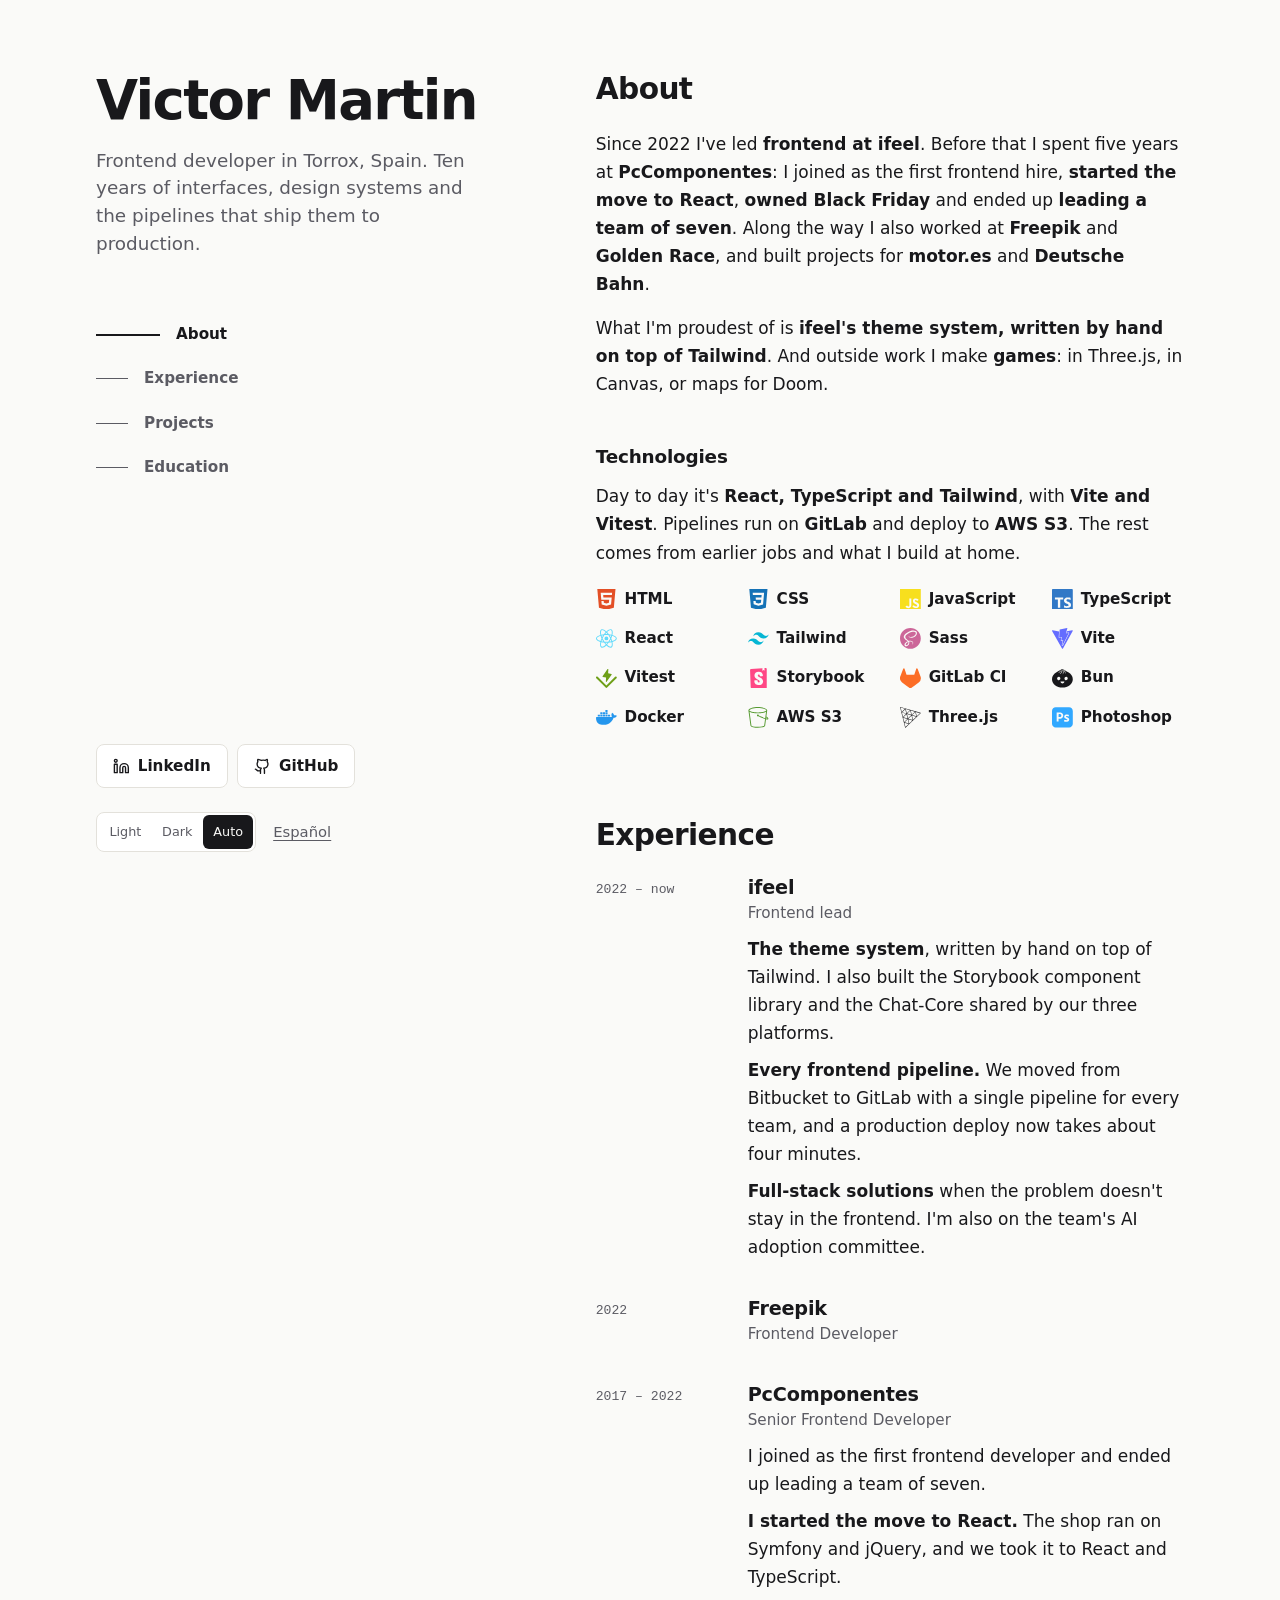
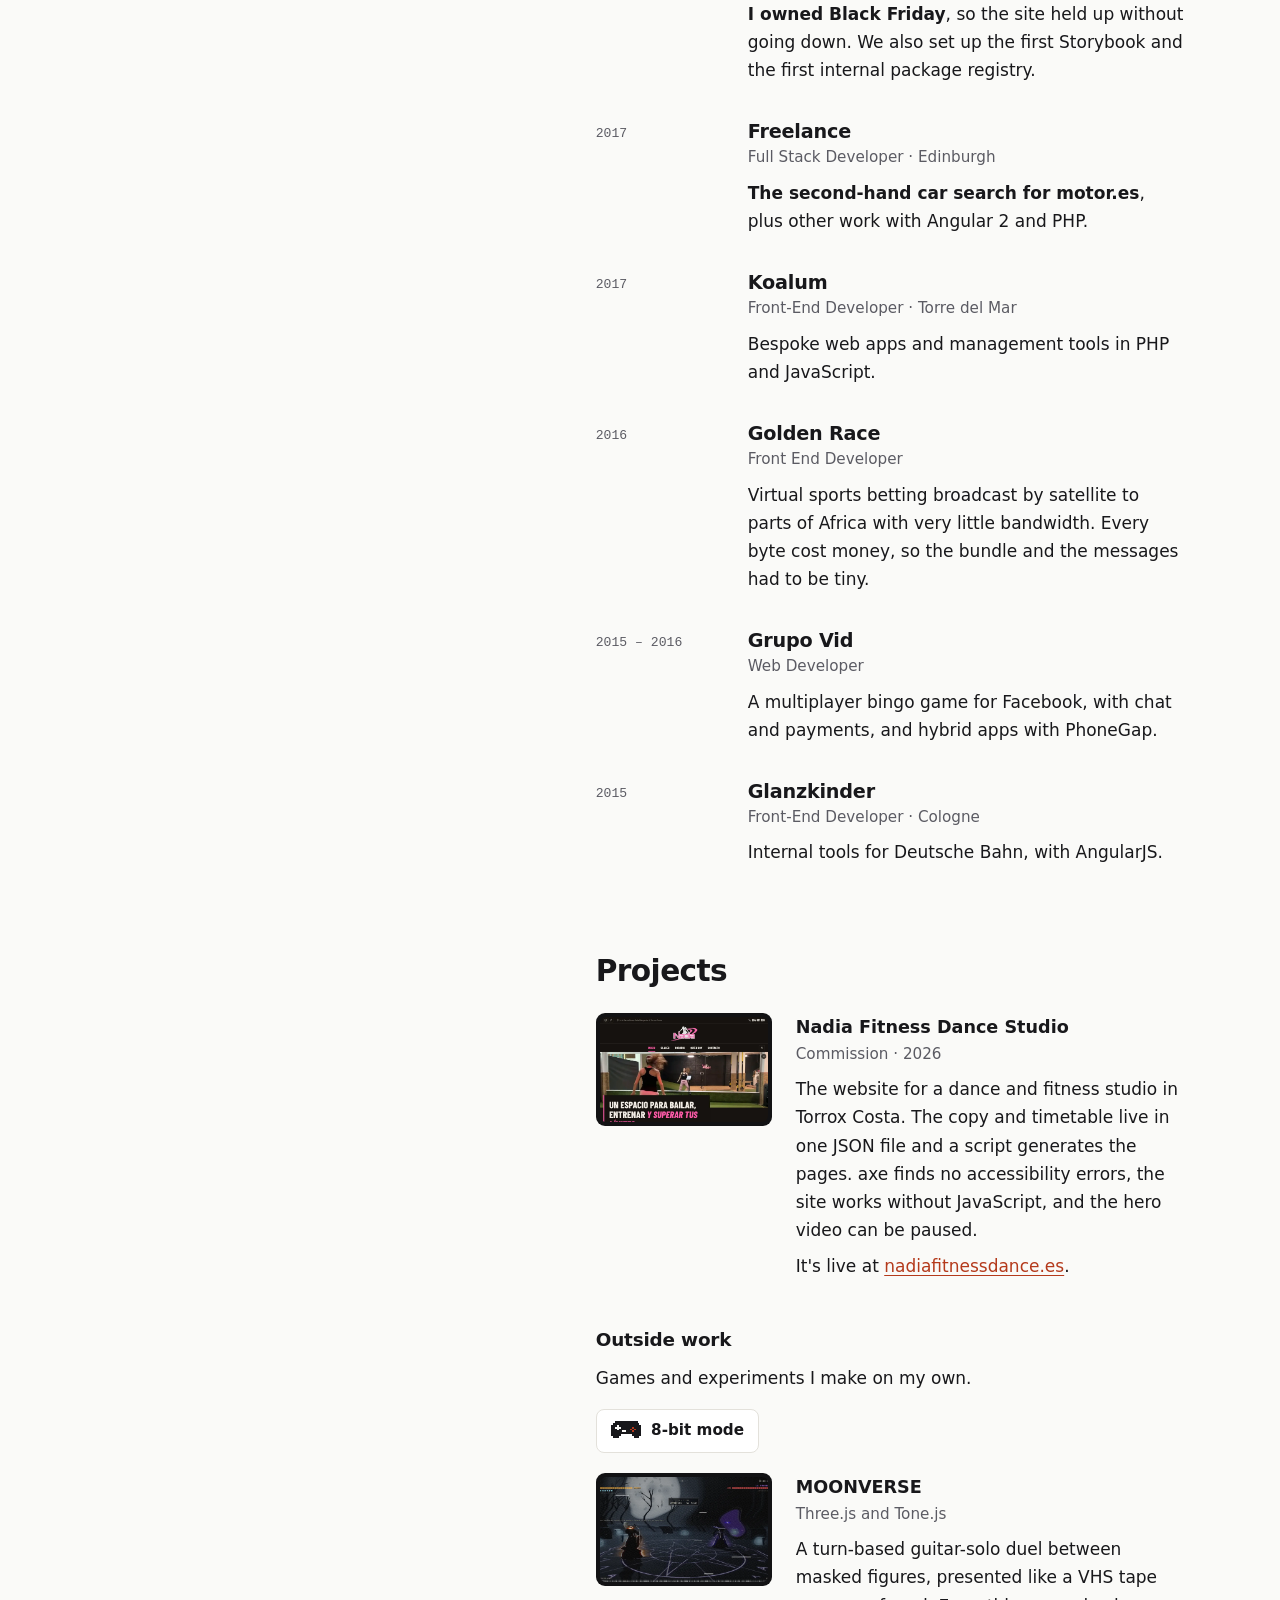
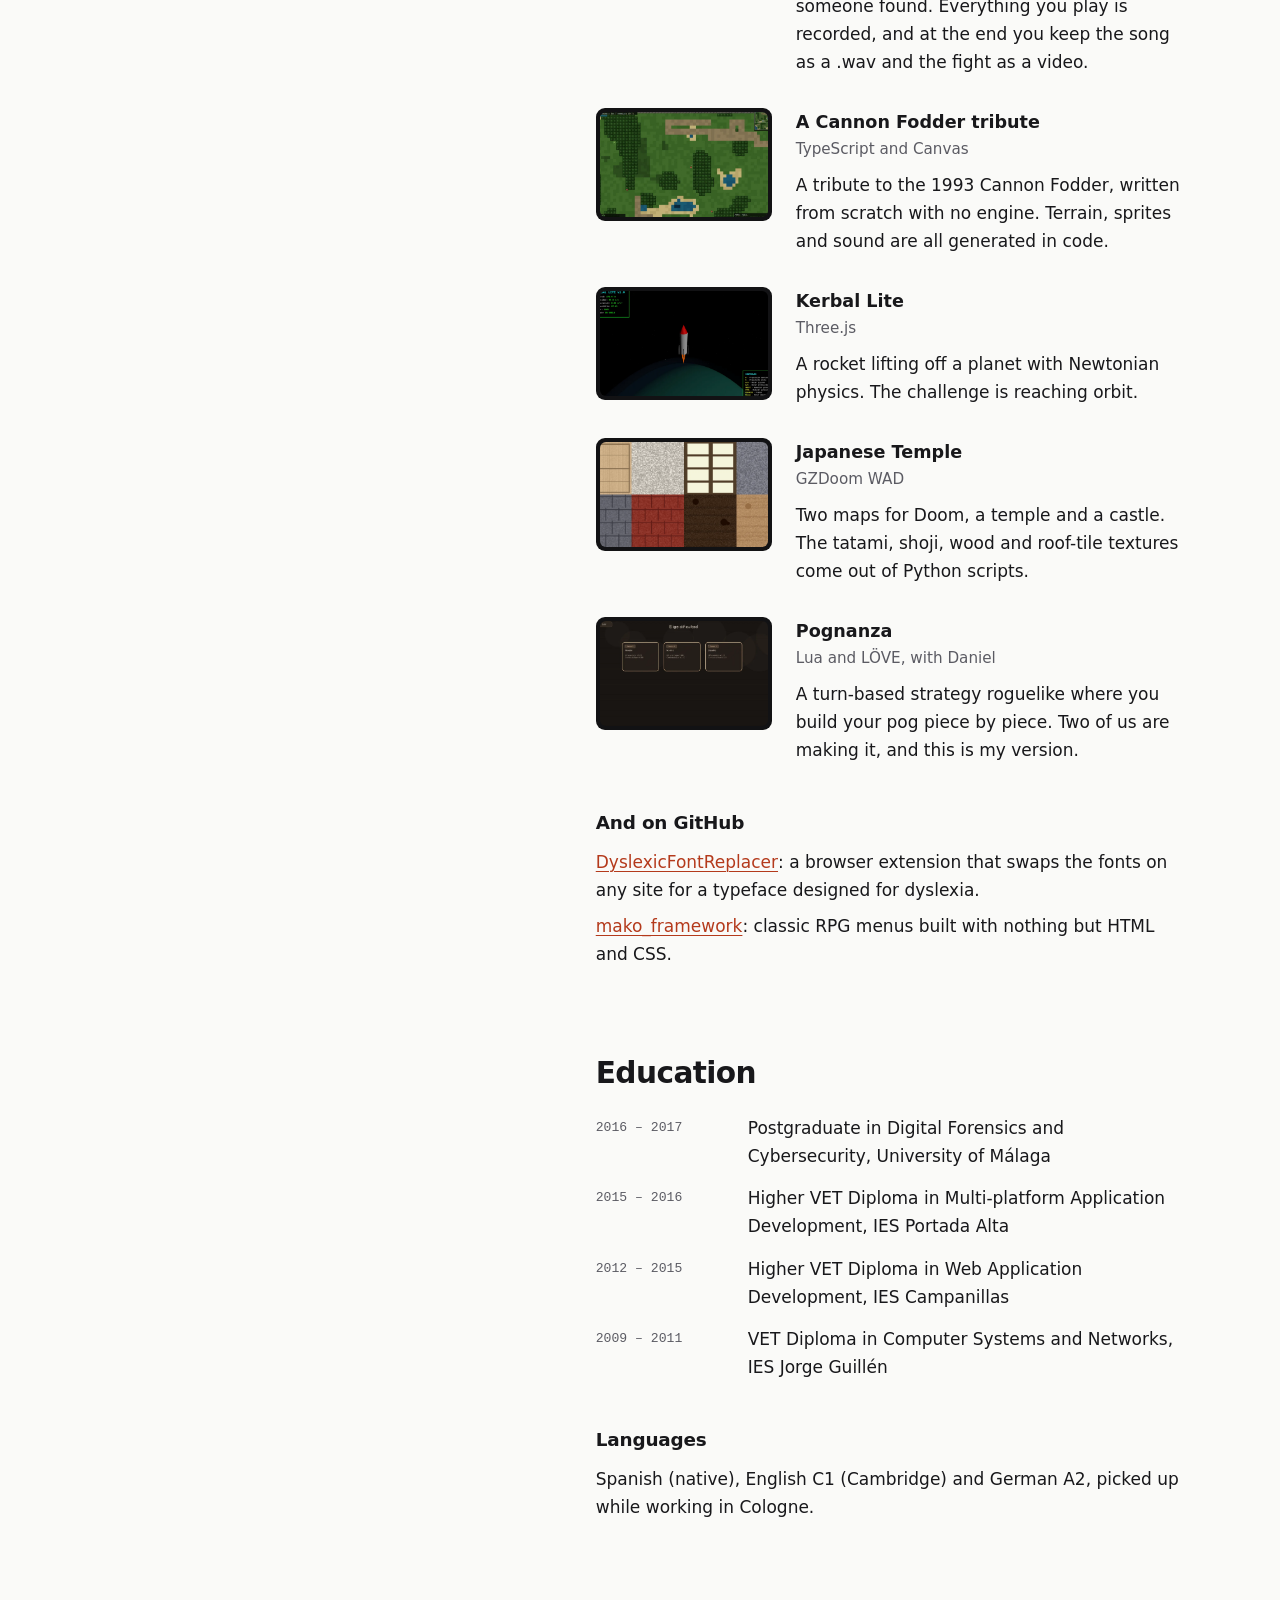
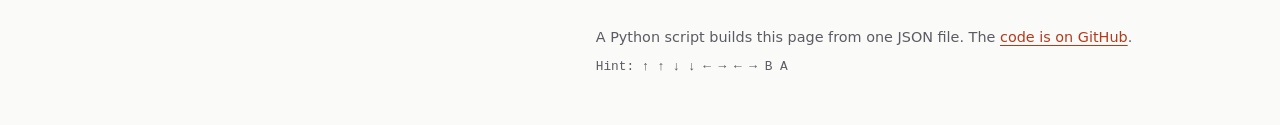
==== commit 2a2318d3: "Easter egg: hidden 8-bit theme (button or Konami code) A fourth theme with an amber CRT palette, mon" ====
--- a/en/index.html
+++ b/en/index.html
@@ -15,9 +15,9 @@
 <meta property="og:image:width" content="1200"><meta property="og:image:height" content="630">
 <meta name="twitter:card" content="summary_large_image">
 <link rel="icon" href="../assets/img/favicon.svg" type="image/svg+xml">
-<script>try{var t=localStorage.getItem("theme");if(t==="dark"||t==="light")document.documentElement.dataset.theme=t}catch(_){}</script>
-<link rel="stylesheet" href="../assets/css/site.css?v=7">
-<script src="../assets/js/site.js?v=4" defer></script>
+<script>try{var t=localStorage.getItem("theme");if(t==="dark"||t==="light"||t==="8bit")document.documentElement.dataset.theme=t}catch(_){}</script>
+<link rel="stylesheet" href="../assets/css/site.css?v=8">
+<script src="../assets/js/site.js?v=5" defer></script>
 </head>
 <body>
 <a class="skip" href="#main">Skip to content</a>
@@ -49,6 +49,7 @@
 <ul class="projs"><li class="proj"><figure class="screen"><img src="../assets/img/nadia.webp" width="1200" height="750" alt="Home page of the Nadia Fitness Dance Studio website" loading="lazy" decoding="async"></figure><div><h3>Nadia Fitness Dance Studio</h3><p class="role">Commission · 2026</p><p>The website for a dance and fitness studio in Torrox Costa. The copy and timetable live in one JSON file and a script generates the pages. axe finds no accessibility errors, the site works without JavaScript, and the hero video can be paused.</p><p>It's live at <a href="https://nadiafitnessdance.es/" target="_blank" rel="noopener">nadiafitnessdance.es<span class="sr-only"> (opens in a new tab)</span></a>.</p></div></li></ul>
 <h3 class="sub">Outside work</h3>
 <p>Games and experiments I make on my own.</p>
+<p><button class="play8" type="button" aria-pressed="false" hidden><svg class="pad" viewBox="0 0 16 10" shape-rendering="crispEdges" aria-hidden="true" focusable="false"><rect x="2" y="0" width="1" height="1" fill="currentColor"/><rect x="3" y="0" width="1" height="1" fill="currentColor"/><rect x="4" y="0" width="1" height="1" fill="currentColor"/><rect x="5" y="0" width="1" height="1" fill="currentColor"/><rect x="6" y="0" width="1" height="1" fill="currentColor"/><rect x="7" y="0" width="1" height="1" fill="currentColor"/><rect x="8" y="0" width="1" height="1" fill="currentColor"/><rect x="9" y="0" width="1" height="1" fill="currentColor"/><rect x="10" y="0" width="1" height="1" fill="currentColor"/><rect x="11" y="0" width="1" height="1" fill="currentColor"/><rect x="12" y="0" width="1" height="1" fill="currentColor"/><rect x="13" y="0" width="1" height="1" fill="currentColor"/><rect x="1" y="1" width="1" height="1" fill="currentColor"/><rect x="2" y="1" width="1" height="1" fill="currentColor"/><rect x="3" y="1" width="1" height="1" fill="currentColor"/><rect x="4" y="1" width="1" height="1" fill="currentColor"/><rect x="5" y="1" width="1" height="1" fill="currentColor"/><rect x="6" y="1" width="1" height="1" fill="currentColor"/><rect x="7" y="1" width="1" height="1" fill="currentColor"/><rect x="8" y="1" width="1" height="1" fill="currentColor"/><rect x="9" y="1" width="1" height="1" fill="currentColor"/><rect x="10" y="1" width="1" height="1" fill="currentColor"/><rect x="11" y="1" width="1" height="1" fill="currentColor"/><rect x="12" y="1" width="1" height="1" fill="currentColor"/><rect x="13" y="1" width="1" height="1" fill="currentColor"/><rect x="14" y="1" width="1" height="1" fill="currentColor"/><rect x="0" y="2" width="1" height="1" fill="currentColor"/><rect x="1" y="2" width="1" height="1" fill="currentColor"/><rect x="2" y="2" width="1" height="1" fill="currentColor"/><rect x="3" y="2" width="1" height="1" fill="var(--bg)"/><rect x="4" y="2" width="1" height="1" fill="currentColor"/><rect x="5" y="2" width="1" height="1" fill="currentColor"/><rect x="6" y="2" width="1" height="1" fill="currentColor"/><rect x="7" y="2" width="1" height="1" fill="currentColor"/><rect x="8" y="2" width="1" height="1" fill="currentColor"/><rect x="9" y="2" width="1" height="1" fill="currentColor"/><rect x="10" y="2" width="1" height="1" fill="currentColor"/><rect x="11" y="2" width="1" height="1" fill="currentColor"/><rect x="12" y="2" width="1" height="1" fill="currentColor"/><rect x="13" y="2" width="1" height="1" fill="currentColor"/><rect x="14" y="2" width="1" height="1" fill="currentColor"/><rect x="15" y="2" width="1" height="1" fill="currentColor"/><rect x="0" y="3" width="1" height="1" fill="currentColor"/><rect x="1" y="3" width="1" height="1" fill="currentColor"/><rect x="2" y="3" width="1" height="1" fill="var(--bg)"/><rect x="3" y="3" width="1" height="1" fill="var(--bg)"/><rect x="4" y="3" width="1" height="1" fill="var(--bg)"/><rect x="5" y="3" width="1" height="1" fill="currentColor"/><rect x="6" y="3" width="1" height="1" fill="currentColor"/><rect x="7" y="3" width="1" height="1" fill="currentColor"/><rect x="8" y="3" width="1" height="1" fill="currentColor"/><rect x="9" y="3" width="1" height="1" fill="currentColor"/><rect x="10" y="3" width="1" height="1" fill="currentColor"/><rect x="11" y="3" width="1" height="1" fill="var(--accent)"/><rect x="12" y="3" width="1" height="1" fill="currentColor"/><rect x="13" y="3" width="1" height="1" fill="currentColor"/><rect x="14" y="3" width="1" height="1" fill="currentColor"/><rect x="15" y="3" width="1" height="1" fill="currentColor"/><rect x="0" y="4" width="1" height="1" fill="currentColor"/><rect x="1" y="4" width="1" height="1" fill="currentColor"/><rect x="2" y="4" width="1" height="1" fill="currentColor"/><rect x="3" y="4" width="1" height="1" fill="var(--bg)"/><rect x="4" y="4" width="1" height="1" fill="currentColor"/><rect x="5" y="4" width="1" height="1" fill="currentColor"/><rect x="6" y="4" width="1" height="1" fill="currentColor"/><rect x="7" y="4" width="1" height="1" fill="currentColor"/><rect x="8" y="4" width="1" height="1" fill="currentColor"/><rect x="9" y="4" width="1" height="1" fill="currentColor"/><rect x="10" y="4" width="1" height="1" fill="var(--accent)"/><rect x="11" y="4" width="1" height="1" fill="currentColor"/><rect x="12" y="4" width="1" height="1" fill="var(--accent)"/><rect x="13" y="4" width="1" height="1" fill="currentColor"/><rect x="14" y="4" width="1" height="1" fill="currentColor"/><rect x="15" y="4" width="1" height="1" fill="currentColor"/><rect x="0" y="5" width="1" height="1" fill="currentColor"/><rect x="1" y="5" width="1" height="1" fill="currentColor"/><rect x="2" y="5" width="1" height="1" fill="currentColor"/><rect x="3" y="5" width="1" height="1" fill="currentColor"/><rect x="4" y="5" width="1" height="1" fill="currentColor"/><rect x="5" y="5" width="1" height="1" fill="currentColor"/><rect x="6" y="5" width="1" height="1" fill="var(--bg)"/><rect x="7" y="5" width="1" height="1" fill="var(--bg)"/><rect x="8" y="5" width="1" height="1" fill="currentColor"/><rect x="9" y="5" width="1" height="1" fill="currentColor"/><rect x="10" y="5" width="1" height="1" fill="currentColor"/><rect x="11" y="5" width="1" height="1" fill="var(--accent)"/><rect x="12" y="5" width="1" height="1" fill="currentColor"/><rect x="13" y="5" width="1" height="1" fill="currentColor"/><rect x="14" y="5" width="1" height="1" fill="currentColor"/><rect x="15" y="5" width="1" height="1" fill="currentColor"/><rect x="0" y="6" width="1" height="1" fill="currentColor"/><rect x="1" y="6" width="1" height="1" fill="currentColor"/><rect x="2" y="6" width="1" height="1" fill="currentColor"/><rect x="3" y="6" width="1" height="1" fill="currentColor"/><rect x="4" y="6" width="1" height="1" fill="currentColor"/><rect x="5" y="6" width="1" height="1" fill="currentColor"/><rect x="6" y="6" width="1" height="1" fill="currentColor"/><rect x="7" y="6" width="1" height="1" fill="currentColor"/><rect x="8" y="6" width="1" height="1" fill="currentColor"/><rect x="9" y="6" width="1" height="1" fill="currentColor"/><rect x="10" y="6" width="1" height="1" fill="currentColor"/><rect x="11" y="6" width="1" height="1" fill="currentColor"/><rect x="12" y="6" width="1" height="1" fill="currentColor"/><rect x="13" y="6" width="1" height="1" fill="currentColor"/><rect x="14" y="6" width="1" height="1" fill="currentColor"/><rect x="15" y="6" width="1" height="1" fill="currentColor"/><rect x="0" y="7" width="1" height="1" fill="currentColor"/><rect x="1" y="7" width="1" height="1" fill="currentColor"/><rect x="2" y="7" width="1" height="1" fill="currentColor"/><rect x="3" y="7" width="1" height="1" fill="currentColor"/><rect x="4" y="7" width="1" height="1" fill="currentColor"/><rect x="11" y="7" width="1" height="1" fill="currentColor"/><rect x="12" y="7" width="1" height="1" fill="currentColor"/><rect x="13" y="7" width="1" height="1" fill="currentColor"/><rect x="14" y="7" width="1" height="1" fill="currentColor"/><rect x="15" y="7" width="1" height="1" fill="currentColor"/><rect x="1" y="8" width="1" height="1" fill="currentColor"/><rect x="2" y="8" width="1" height="1" fill="currentColor"/><rect x="3" y="8" width="1" height="1" fill="currentColor"/><rect x="12" y="8" width="1" height="1" fill="currentColor"/><rect x="13" y="8" width="1" height="1" fill="currentColor"/><rect x="14" y="8" width="1" height="1" fill="currentColor"/></svg>8-bit mode</button></p>
 <ul class="projs"><li class="proj"><figure class="screen"><img src="../assets/img/moonverse.webp" width="1200" height="675" alt="A masked figure plays guitar under a full moon, standing on a circle of symbols" loading="lazy" decoding="async"></figure><div><h3>MOONVERSE</h3><p class="role">Three.js and Tone.js</p><p>A turn-based guitar-solo duel between masked figures, presented like a VHS tape someone found. Everything you play is recorded, and at the end you keep the song as a .wav and the fight as a video.</p></div></li><li class="proj"><figure class="screen"><img src="../assets/img/cannon.webp" width="1200" height="675" alt="Top-down jungle map with the squad and a minimap" loading="lazy" decoding="async"></figure><div><h3>A Cannon Fodder tribute</h3><p class="role">TypeScript and Canvas</p><p>A tribute to the 1993 Cannon Fodder, written from scratch with no engine. Terrain, sprites and sound are all generated in code.</p></div></li><li class="proj"><figure class="screen"><img src="../assets/img/kerbal.webp" width="1200" height="675" alt="A rocket lifts off a green planet, with telemetry on screen" loading="lazy" decoding="async"></figure><div><h3>Kerbal Lite</h3><p class="role">Three.js</p><p>A rocket lifting off a planet with Newtonian physics. The challenge is reaching orbit.</p></div></li><li class="proj"><figure class="screen"><img src="../assets/img/doom.webp" width="1200" height="675" alt="Eight pixel textures: tatami, gravel, shoji, stone, grey and red roof tiles and two woods" loading="lazy" decoding="async"></figure><div><h3>Japanese Temple</h3><p class="role">GZDoom WAD</p><p>Two maps for Doom, a temple and a castle. The tatami, shoji, wood and roof-tile textures come out of Python scripts.</p></div></li><li class="proj"><figure class="screen"><img src="../assets/img/pognanza.webp" width="1200" height="675" alt="Difficulty screen with three options: Novice, Normal and Challenge" loading="lazy" decoding="async"></figure><div><h3>Pognanza</h3><p class="role">Lua and LÖVE, with Daniel</p><p>A turn-based strategy roguelike where you build your pog piece by piece. Two of us are making it, and this is my version.</p></div></li></ul>
 <h3 class="sub">And on GitHub</h3>
 <ul class="also"><li><a href="https://github.com/negimaru/DyslexicFontReplacer" target="_blank" rel="noopener">DyslexicFontReplacer<span class="sr-only"> (opens in a new tab)</span></a>: a browser extension that swaps the fonts on any site for a typeface designed for dyslexia.</li><li><a href="https://github.com/negimaru/mako_framework" target="_blank" rel="noopener">mako_framework<span class="sr-only"> (opens in a new tab)</span></a>: classic RPG menus built with nothing but HTML and CSS.</li></ul>
@@ -62,6 +63,7 @@
 </section>
 <footer class="foot">
 <p>A Python script builds this page from one JSON file. The <a href="https://github.com/negimaru/negimaru.github.io" target="_blank" rel="noopener">code is on GitHub<span class="sr-only"> (opens in a new tab)</span></a>.</p>
+<p class="konami" hidden>Hint: ↑ ↑ ↓ ↓ ← → ← → B A</p>
 </footer>
 </main>
 </div>
--- a/assets/css/site.css
+++ b/assets/css/site.css
@@ -115,3 +115,20 @@
   .layout { display: block; }
   :root, :root:not([data-theme="light"]), :root[data-theme="dark"] { --bg: #fff; --ink: #000; --muted: #444; --line: #bbb; --accent: #000; }
 }
+
+/* Easter egg: "8-bit mode", a hidden fourth theme (button in Outside work, or the Konami code).
+   Amber CRT palette, monospaced type, square corners, pixelated images. No glow or scanlines (rule 1). */
+:root[data-theme="8bit"] {
+  --bg: #120D06; --surface: #1C140A; --ink: #FFC266; --muted: #D9954A; --line: #4A3317; --accent: #FF7A4D; --bezel: #000;
+  --font: var(--mono);
+  color-scheme: dark;
+}
+:root[data-theme="8bit"] *, :root[data-theme="8bit"] *::before { border-radius: 0 !important; }
+:root[data-theme="8bit"] img { image-rendering: pixelated; }
+:root[data-theme="8bit"] h1, :root[data-theme="8bit"] h2, :root[data-theme="8bit"] h3 { letter-spacing: 0; }
+:root[data-theme="8bit"] .tech svg path { fill: currentColor; }
+.play8 { display: inline-flex; align-items: center; gap: .6rem; margin-top: 1rem; min-height: 2.75rem; padding: .5rem .9rem; border: 1px solid var(--line); border-radius: 8px; background: var(--surface); color: var(--ink); font: 600 .95rem/1 var(--font); cursor: pointer; }
+.play8:hover { border-color: var(--ink); }
+.play8[aria-pressed="true"] { border-color: var(--accent); color: var(--accent); }
+.pad { width: 1.9rem; height: auto; }
+.konami { margin-top: .4rem; font-family: var(--mono); font-size: .8rem; }
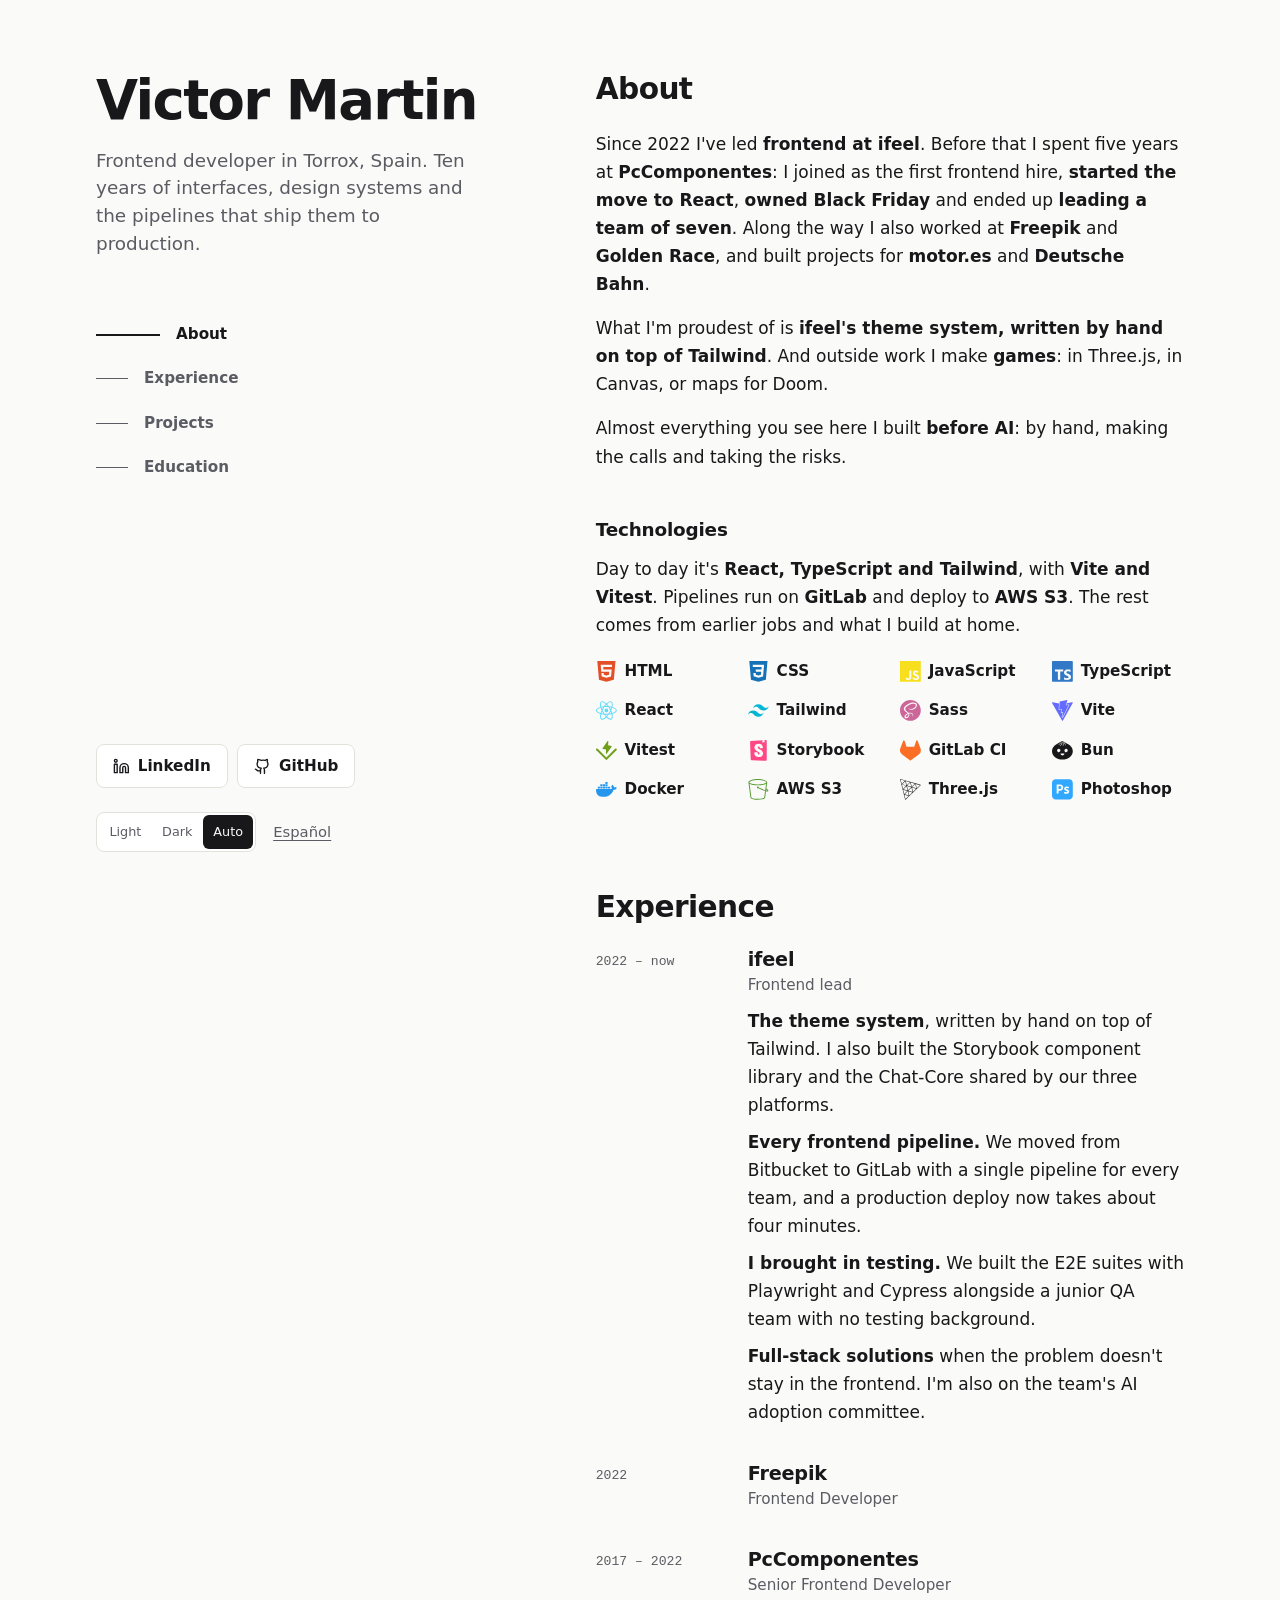
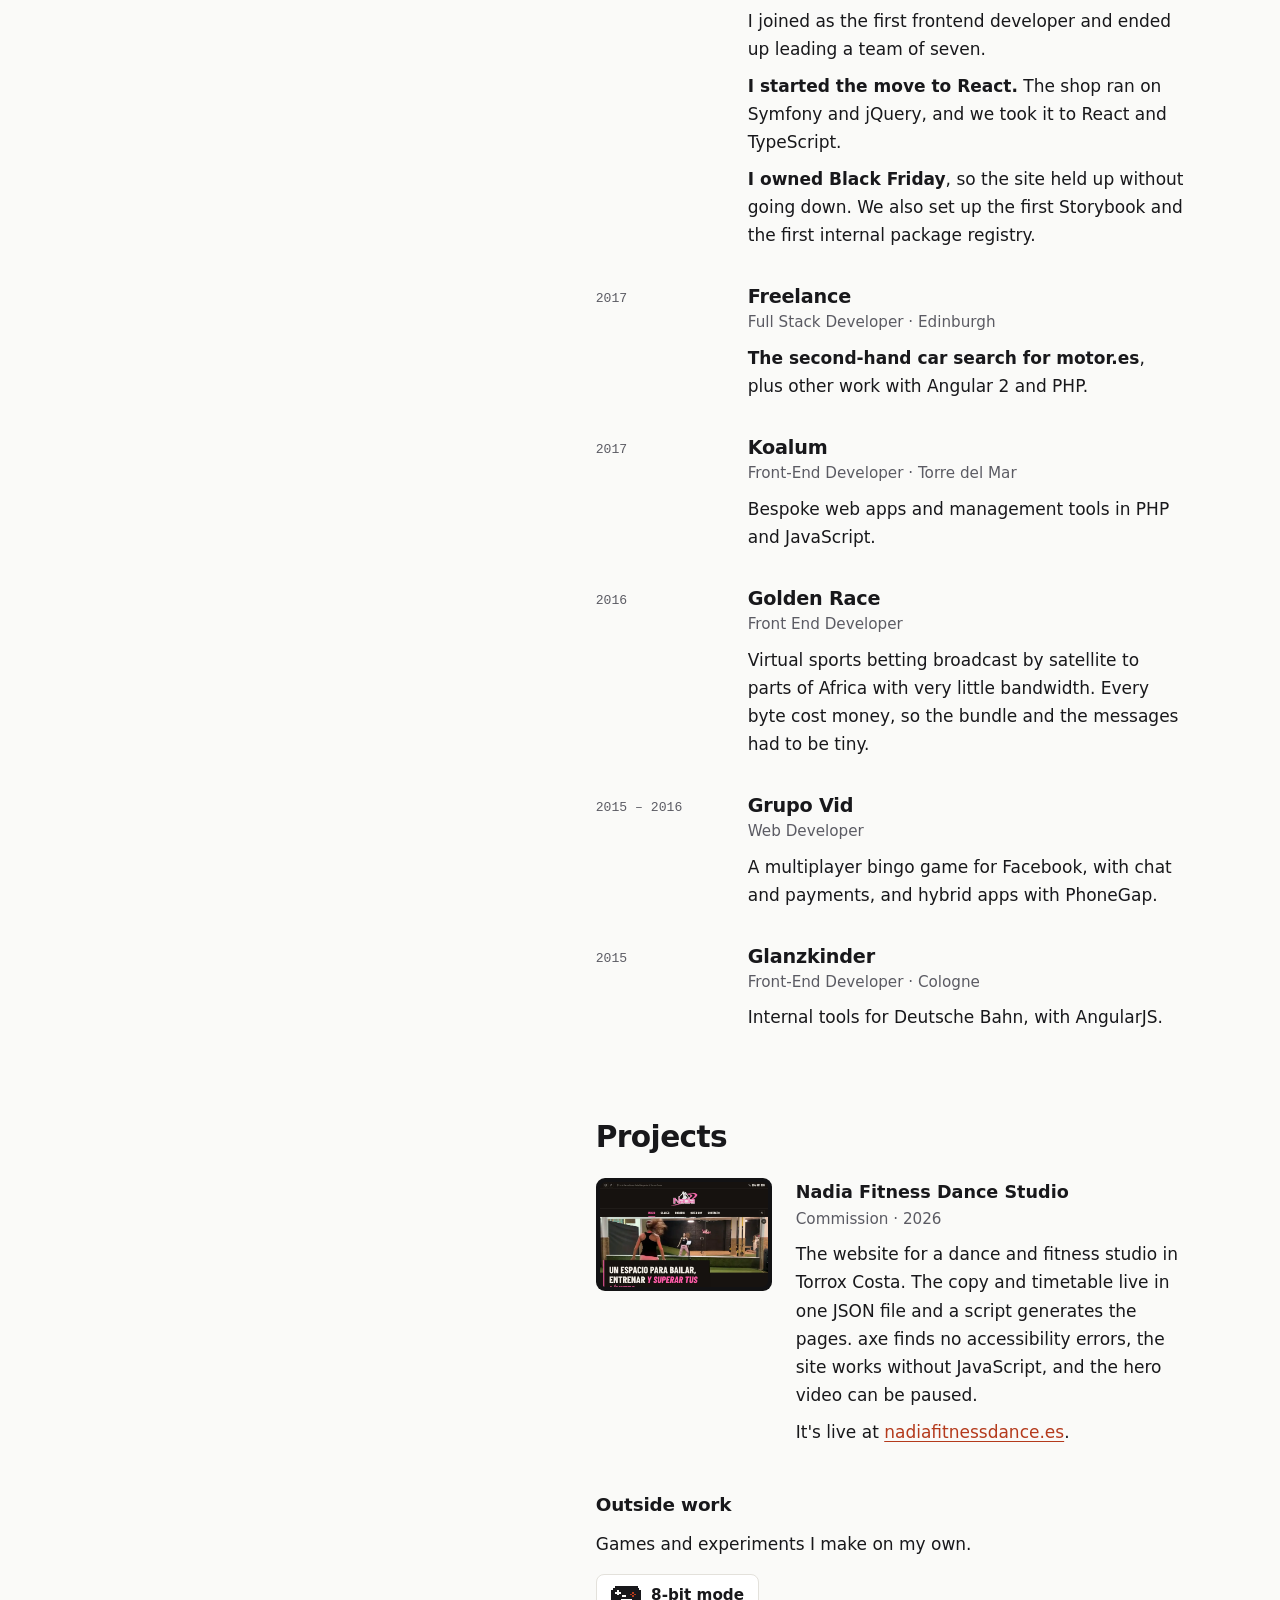
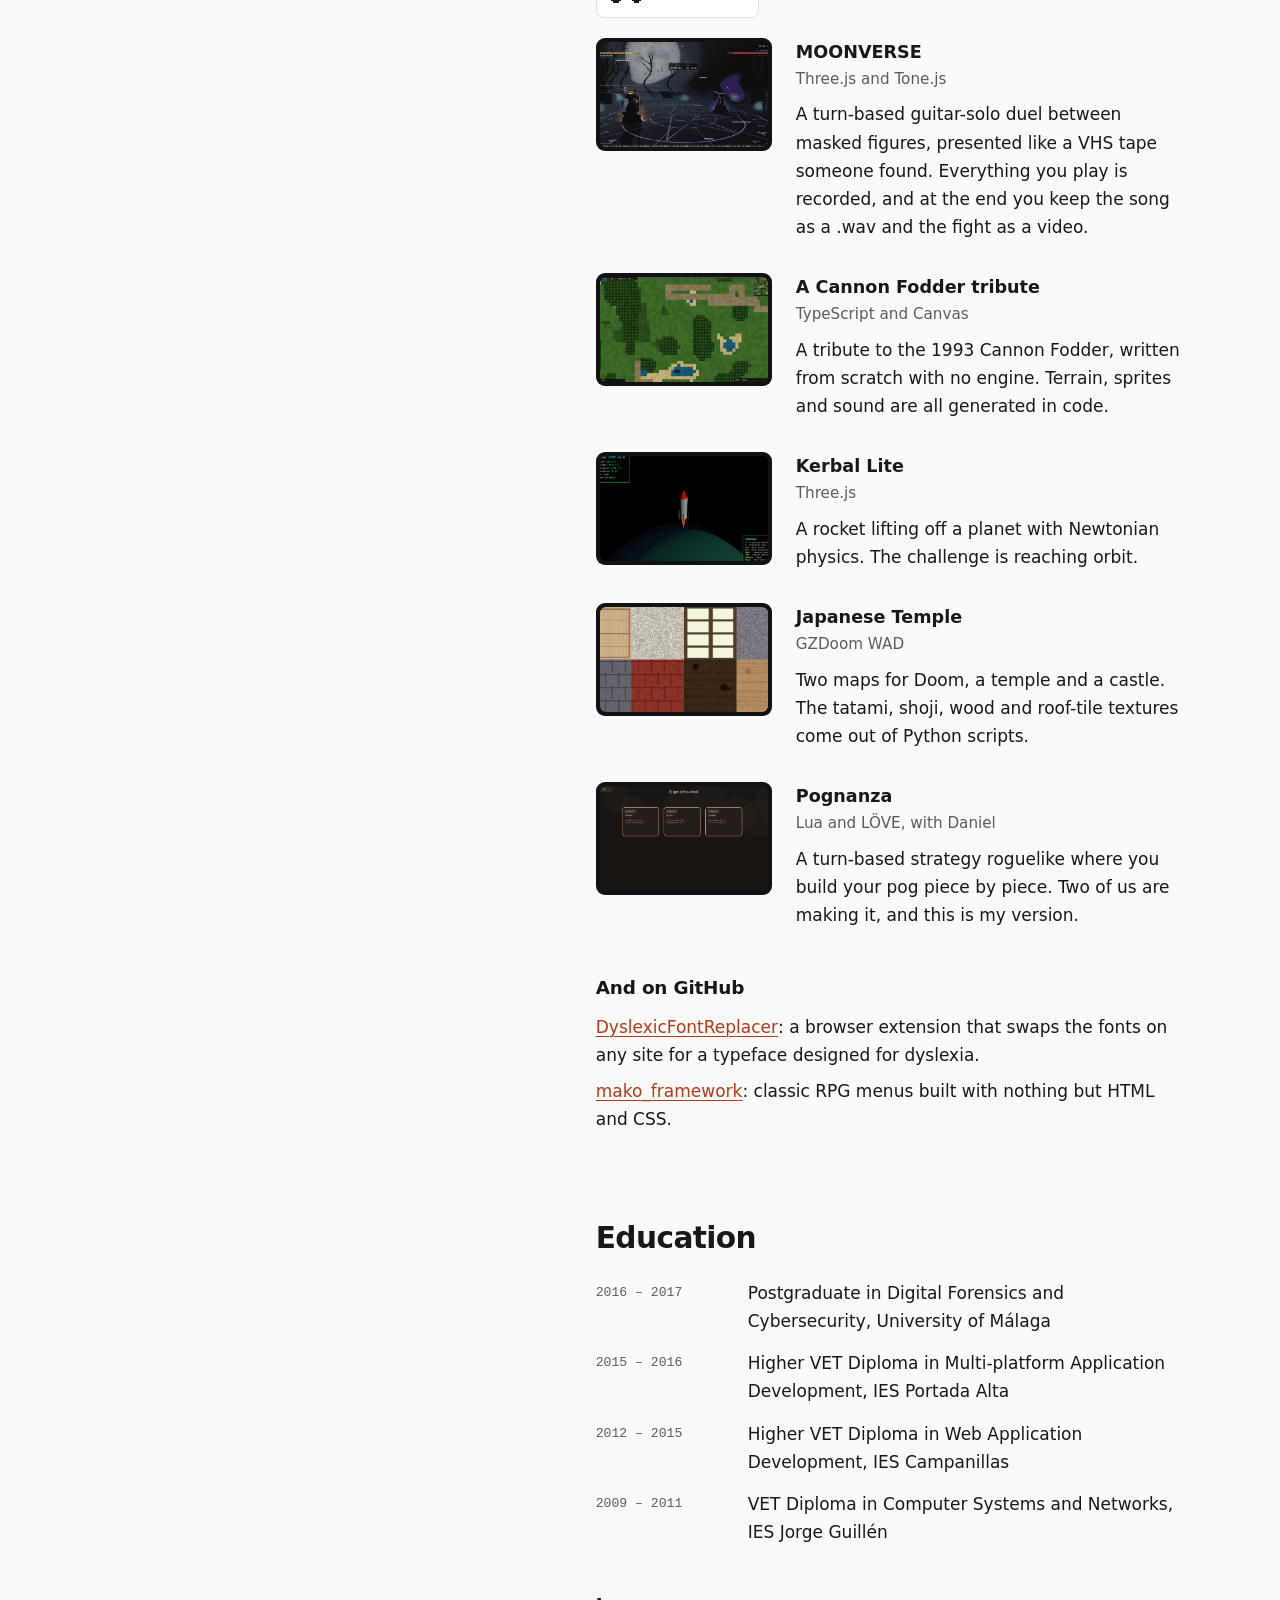
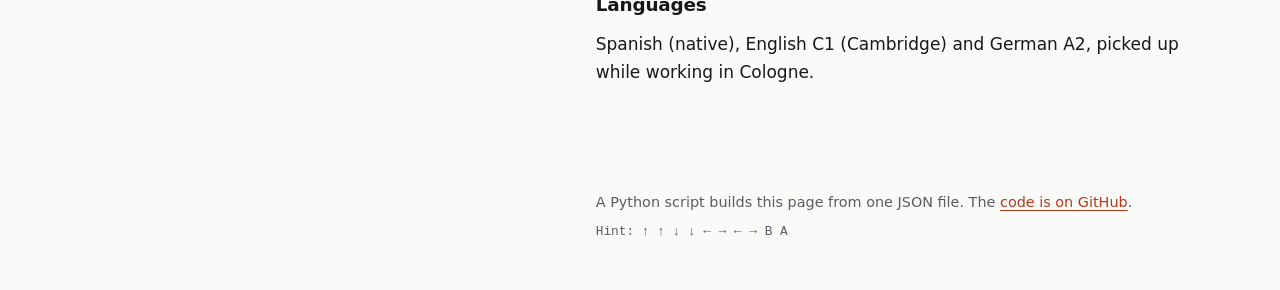
==== commit 3306d205: "Add 'built before AI' note and the testing work at ifeel Co-Authored-By: Claude Opus 5.5 <noreply@an" ====
--- a/en/index.html
+++ b/en/index.html
@@ -33,7 +33,7 @@
 <section id="about" class="sec" aria-labelledby="t-about">
 <h2 id="t-about">About</h2>
 
-<div class="story"><p>Since 2022 I've led <strong>frontend at ifeel</strong>. Before that I spent five years at <strong>PcComponentes</strong>: I joined as the first frontend hire, <strong>started the move to React</strong>, <strong>owned Black Friday</strong> and ended up <strong>leading a team of seven</strong>. Along the way I also worked at <strong>Freepik</strong> and <strong>Golden Race</strong>, and built projects for <strong>motor.es</strong> and <strong>Deutsche Bahn</strong>.</p><p>What I'm proudest of is <strong>ifeel's theme system, written by hand on top of Tailwind</strong>. And outside work I make <strong>games</strong>: in Three.js, in Canvas, or maps for Doom.</p></div>
+<div class="story"><p>Since 2022 I've led <strong>frontend at ifeel</strong>. Before that I spent five years at <strong>PcComponentes</strong>: I joined as the first frontend hire, <strong>started the move to React</strong>, <strong>owned Black Friday</strong> and ended up <strong>leading a team of seven</strong>. Along the way I also worked at <strong>Freepik</strong> and <strong>Golden Race</strong>, and built projects for <strong>motor.es</strong> and <strong>Deutsche Bahn</strong>.</p><p>What I'm proudest of is <strong>ifeel's theme system, written by hand on top of Tailwind</strong>. And outside work I make <strong>games</strong>: in Three.js, in Canvas, or maps for Doom.</p><p>Almost everything you see here I built <strong>before AI</strong>: by hand, making the calls and taking the risks.</p></div>
 <h3 class="sub">Technologies</h3>
 <p>Day to day it's <strong>React, TypeScript and Tailwind</strong>, with <strong>Vite and Vitest</strong>. Pipelines run on <strong>GitLab</strong> and deploy to <strong>AWS S3</strong>. The rest comes from earlier jobs and what I build at home.</p>
 <ul class="techs"><li class="tech"><svg viewBox="0 0 24 24" aria-hidden="true" focusable="false"><path fill="#E34F26" d="M1.5 0h21l-1.91 21.563L11.977 24l-8.564-2.438L1.5 0zm7.031 9.75l-.232-2.718 10.059.003.23-2.622L5.412 4.41l.698 8.01h9.126l-.326 3.426-2.91.804-2.955-.81-.188-2.11H6.248l.33 4.171L12 19.351l5.379-1.443.744-8.157H8.531z"/></svg><span>HTML</span></li><li class="tech"><svg viewBox="0 0 24 24" aria-hidden="true" focusable="false"><path fill="#1572B6" d="M1.5 0h21l-1.91 21.563L11.977 24l-8.565-2.438L1.5 0zm17.09 4.413L5.41 4.41l.213 2.622 10.125.002-.255 2.716h-6.64l.24 2.573h6.182l-.366 3.523-2.91.804-2.956-.81-.188-2.11h-2.61l.29 3.855L12 19.288l5.373-1.53L18.59 4.414z"/></svg><span>CSS</span></li><li class="tech"><svg viewBox="0 0 24 24" aria-hidden="true" focusable="false"><path fill="#F7DF1E" d="M0 0h24v24H0V0zm22.034 18.276c-.175-1.095-.888-2.015-3.003-2.873-.736-.345-1.554-.585-1.797-1.14-.091-.33-.105-.51-.046-.705.15-.646.915-.84 1.515-.66.39.12.75.42.976.9 1.034-.676 1.034-.676 1.755-1.125-.27-.42-.404-.601-.586-.78-.63-.705-1.469-1.065-2.834-1.034l-.705.089c-.676.165-1.32.525-1.71 1.005-1.14 1.291-.811 3.541.569 4.471 1.365 1.02 3.361 1.244 3.616 2.205.24 1.17-.87 1.545-1.966 1.41-.811-.18-1.26-.586-1.755-1.336l-1.83 1.051c.21.48.45.689.81 1.109 1.74 1.756 6.09 1.666 6.871-1.004.029-.09.24-.705.074-1.65l.046.067zm-8.983-7.245h-2.248c0 1.938-.009 3.864-.009 5.805 0 1.232.063 2.363-.138 2.711-.33.689-1.18.601-1.566.48-.396-.196-.597-.466-.83-.855-.063-.105-.11-.196-.127-.196l-1.825 1.125c.305.63.75 1.172 1.324 1.517.855.51 2.004.675 3.207.405.783-.226 1.458-.691 1.811-1.411.51-.93.402-2.07.397-3.346.012-2.054 0-4.109 0-6.179l.004-.056z"/></svg><span>JavaScript</span></li><li class="tech"><svg viewBox="0 0 24 24" aria-hidden="true" focusable="false"><path fill="#3178C6" d="M1.125 0C.502 0 0 .502 0 1.125v21.75C0 23.498.502 24 1.125 24h21.75c.623 0 1.125-.502 1.125-1.125V1.125C24 .502 23.498 0 22.875 0zm17.363 9.75c.612 0 1.154.037 1.627.111a6.38 6.38 0 0 1 1.306.34v2.458a3.95 3.95 0 0 0-.643-.361 5.093 5.093 0 0 0-.717-.26 5.453 5.453 0 0 0-1.426-.2c-.3 0-.573.028-.819.086a2.1 2.1 0 0 0-.623.242c-.17.104-.3.229-.393.374a.888.888 0 0 0-.14.49c0 .196.053.373.156.529.104.156.252.304.443.444s.423.276.696.41c.273.135.582.274.926.416.47.197.892.407 1.266.628.374.222.695.473.963.753.268.279.472.598.614.957.142.359.214.776.214 1.253 0 .657-.125 1.21-.373 1.656a3.033 3.033 0 0 1-1.012 1.085 4.38 4.38 0 0 1-1.487.596c-.566.12-1.163.18-1.79.18a9.916 9.916 0 0 1-1.84-.164 5.544 5.544 0 0 1-1.512-.493v-2.63a5.033 5.033 0 0 0 3.237 1.2c.333 0 .624-.03.872-.09.249-.06.456-.144.623-.25.166-.108.29-.234.373-.38a1.023 1.023 0 0 0-.074-1.089 2.12 2.12 0 0 0-.537-.5 5.597 5.597 0 0 0-.807-.444 27.72 27.72 0 0 0-1.007-.436c-.918-.383-1.602-.852-2.053-1.405-.45-.553-.676-1.222-.676-2.005 0-.614.123-1.141.369-1.582.246-.441.58-.804 1.004-1.089a4.494 4.494 0 0 1 1.47-.629 7.536 7.536 0 0 1 1.77-.201zm-15.113.188h9.563v2.166H9.506v9.646H6.789v-9.646H3.375z"/></svg><span>TypeScript</span></li><li class="tech"><svg viewBox="0 0 24 24" aria-hidden="true" focusable="false"><path fill="#61DAFB" d="M14.23 12.004a2.236 2.236 0 0 1-2.235 2.236 2.236 2.236 0 0 1-2.236-2.236 2.236 2.236 0 0 1 2.235-2.236 2.236 2.236 0 0 1 2.236 2.236zm2.648-10.69c-1.346 0-3.107.96-4.888 2.622-1.78-1.653-3.542-2.602-4.887-2.602-.41 0-.783.093-1.106.278-1.375.793-1.683 3.264-.973 6.365C1.98 8.917 0 10.42 0 12.004c0 1.59 1.99 3.097 5.043 4.03-.704 3.113-.39 5.588.988 6.38.32.187.69.275 1.102.275 1.345 0 3.107-.96 4.888-2.624 1.78 1.654 3.542 2.603 4.887 2.603.41 0 .783-.09 1.106-.275 1.374-.792 1.683-3.263.973-6.365C22.02 15.096 24 13.59 24 12.004c0-1.59-1.99-3.097-5.043-4.032.704-3.11.39-5.587-.988-6.38-.318-.184-.688-.277-1.092-.278zm-.005 1.09v.006c.225 0 .406.044.558.127.666.382.955 1.835.73 3.704-.054.46-.142.945-.25 1.44-.96-.236-2.006-.417-3.107-.534-.66-.905-1.345-1.727-2.035-2.447 1.592-1.48 3.087-2.292 4.105-2.295zm-9.77.02c1.012 0 2.514.808 4.11 2.28-.686.72-1.37 1.537-2.02 2.442-1.107.117-2.154.298-3.113.538-.112-.49-.195-.964-.254-1.42-.23-1.868.054-3.32.714-3.707.19-.09.4-.127.563-.132zm4.882 3.05c.455.468.91.992 1.36 1.564-.44-.02-.89-.034-1.345-.034-.46 0-.915.01-1.36.034.44-.572.895-1.096 1.345-1.565zM12 8.1c.74 0 1.477.034 2.202.093.406.582.802 1.203 1.183 1.86.372.64.71 1.29 1.018 1.946-.308.655-.646 1.31-1.013 1.95-.38.66-.773 1.288-1.18 1.87-.728.063-1.466.098-2.21.098-.74 0-1.477-.035-2.202-.093-.406-.582-.802-1.204-1.183-1.86-.372-.64-.71-1.29-1.018-1.946.303-.657.646-1.313 1.013-1.954.38-.66.773-1.286 1.18-1.868.728-.064 1.466-.098 2.21-.098zm-3.635.254c-.24.377-.48.763-.704 1.16-.225.39-.435.782-.635 1.174-.265-.656-.49-1.31-.676-1.947.64-.15 1.315-.283 2.015-.386zm7.26 0c.695.103 1.365.23 2.006.387-.18.632-.405 1.282-.66 1.933-.2-.39-.41-.783-.64-1.174-.225-.392-.465-.774-.705-1.146zm3.063.675c.484.15.944.317 1.375.498 1.732.74 2.852 1.708 2.852 2.476-.005.768-1.125 1.74-2.857 2.475-.42.18-.88.342-1.355.493-.28-.958-.646-1.956-1.1-2.98.45-1.017.81-2.01 1.085-2.964zm-13.395.004c.278.96.645 1.957 1.1 2.98-.45 1.017-.812 2.01-1.086 2.964-.484-.15-.944-.318-1.37-.5-1.732-.737-2.852-1.706-2.852-2.474 0-.768 1.12-1.742 2.852-2.476.42-.18.88-.342 1.356-.494zm11.678 4.28c.265.657.49 1.312.676 1.948-.64.157-1.316.29-2.016.39.24-.375.48-.762.705-1.158.225-.39.435-.788.636-1.18zm-9.945.02c.2.392.41.783.64 1.175.23.39.465.772.705 1.143-.695-.102-1.365-.23-2.006-.386.18-.63.406-1.282.66-1.933zM17.92 16.32c.112.493.2.968.254 1.423.23 1.868-.054 3.32-.714 3.708-.147.09-.338.128-.563.128-1.012 0-2.514-.807-4.11-2.28.686-.72 1.37-1.536 2.02-2.44 1.107-.118 2.154-.3 3.113-.54zm-11.83.01c.96.234 2.006.415 3.107.532.66.905 1.345 1.727 2.035 2.446-1.595 1.483-3.092 2.295-4.11 2.295-.22-.005-.406-.05-.553-.132-.666-.38-.955-1.834-.73-3.703.054-.46.142-.944.25-1.438zm4.56.64c.44.02.89.034 1.345.034.46 0 .915-.01 1.36-.034-.44.572-.895 1.095-1.345 1.565-.455-.47-.91-.993-1.36-1.565z"/></svg><span>React</span></li><li class="tech"><svg viewBox="0 0 24 24" aria-hidden="true" focusable="false"><path fill="#06B6D4" d="M12.001,4.8c-3.2,0-5.2,1.6-6,4.8c1.2-1.6,2.6-2.2,4.2-1.8c0.913,0.228,1.565,0.89,2.288,1.624 C13.666,10.618,15.027,12,18.001,12c3.2,0,5.2-1.6,6-4.8c-1.2,1.6-2.6,2.2-4.2,1.8c-0.913-0.228-1.565-0.89-2.288-1.624 C16.337,6.182,14.976,4.8,12.001,4.8z M6.001,12c-3.2,0-5.2,1.6-6,4.8c1.2-1.6,2.6-2.2,4.2-1.8c0.913,0.228,1.565,0.89,2.288,1.624 c1.177,1.194,2.538,2.576,5.512,2.576c3.2,0,5.2-1.6,6-4.8c-1.2,1.6-2.6,2.2-4.2,1.8c-0.913-0.228-1.565-0.89-2.288-1.624 C10.337,13.382,8.976,12,6.001,12z"/></svg><span>Tailwind</span></li><li class="tech"><svg viewBox="0 0 24 24" aria-hidden="true" focusable="false"><path fill="#CC6699" d="M12 0c6.627 0 12 5.373 12 12s-5.373 12-12 12S0 18.627 0 12 5.373 0 12 0zM9.615 15.998c.175.645.156 1.248-.024 1.792l-.065.18c-.024.061-.052.12-.078.176-.14.29-.326.56-.555.81-.698.759-1.672 1.047-2.09.805-.45-.262-.226-1.335.584-2.19.871-.918 2.12-1.509 2.12-1.509v-.003l.108-.061zm9.911-10.861c-.542-2.133-4.077-2.834-7.422-1.645-1.989.707-4.144 1.818-5.693 3.267C4.568 8.48 4.275 9.98 4.396 10.607c.427 2.211 3.457 3.657 4.703 4.73v.006c-.367.18-3.056 1.529-3.686 2.925-.675 1.47.105 2.521.615 2.655 1.575.436 3.195-.36 4.065-1.649.84-1.261.766-2.881.404-3.676.496-.135 1.08-.195 1.83-.104 2.101.24 2.521 1.56 2.43 2.1-.09.539-.523.854-.674.944-.15.091-.195.12-.181.181.015.09.091.09.21.075.165-.03 1.096-.45 1.141-1.471.045-1.29-1.186-2.729-3.375-2.7-.9.016-1.471.091-1.875.256-.03-.045-.061-.075-.105-.105-1.35-1.455-3.855-2.475-3.75-4.41.03-.705.285-2.564 4.8-4.814 3.705-1.846 6.661-1.335 7.171-.21.733 1.604-1.576 4.59-5.431 5.024-1.47.165-2.235-.404-2.431-.615-.209-.225-.239-.24-.314-.194-.12.06-.045.255 0 .375.12.3.585.825 1.396 1.095.704.225 2.43.359 4.5-.45 2.324-.899 4.139-3.405 3.614-5.505l.073.067z"/></svg><span>Sass</span></li><li class="tech"><svg viewBox="0 0 24 24" aria-hidden="true" focusable="false"><path fill="#646CFF" d="m8.286 10.578.512-8.657a.306.306 0 0 1 .247-.282L17.377.006a.306.306 0 0 1 .353.385l-1.558 5.403a.306.306 0 0 0 .352.385l2.388-.46a.306.306 0 0 1 .332.438l-6.79 13.55-.123.19a.294.294 0 0 1-.252.14c-.177 0-.35-.152-.305-.369l1.095-5.301a.306.306 0 0 0-.388-.355l-1.433.435a.306.306 0 0 1-.389-.354l.69-3.375a.306.306 0 0 0-.37-.36l-2.32.536a.306.306 0 0 1-.374-.316zm14.976-7.926L17.284 3.74l-.544 1.887 2.077-.4a.8.8 0 0 1 .84.369.8.8 0 0 1 .034.783L12.9 19.93l-.013.025-.015.023-.122.19a.801.801 0 0 1-.672.37.826.826 0 0 1-.634-.302.8.8 0 0 1-.16-.67l1.029-4.981-1.12.34a.81.81 0 0 1-.86-.262.802.802 0 0 1-.165-.67l.63-3.08-2.027.468a.808.808 0 0 1-.768-.233.81.81 0 0 1-.217-.6l.389-6.57-7.44-1.33a.612.612 0 0 0-.64.906L11.58 23.691a.612.612 0 0 0 1.066-.004l11.26-20.135a.612.612 0 0 0-.644-.9z"/></svg><span>Vite</span></li><li class="tech"><svg viewBox="0 0 24 24" aria-hidden="true" focusable="false"><path fill="#6E9F18" d="M13.74024 1.05293a.49504.49504 0 0 0-.1569.02512.49338.49338 0 0 0-.25056.1876L7.59513 9.56159a.4895.4895 0 0 0-.08373.22327.48846.48846 0 0 0 .03163.23629.4893.4893 0 0 0 .13985.19319.4927.4927 0 0 0 .2149.10481l3.70685.78609-.22947 4.58007a.48834.48834 0 0 0 .08466.30017.49205.49205 0 0 0 .24931.18854c.10157.03398.21174.03444.3135.00064a.49387.49387 0 0 0 .25056-.18761l5.73735-8.29594a.4884.4884 0 0 0 .08404-.22327c.009-.08015-.0016-.16137-.03163-.23629a.48835.48835 0 0 0-.13985-.19319.49318.49318 0 0 0-.2149-.1048l-3.70686-.7861.22947-4.58008a.48802.48802 0 0 0-.08466-.30017.4913.4913 0 0 0-.24931-.18853.49439.49439 0 0 0-.1566-.02574zM1.15697 9.78795c-.30647.0012-.60009.12378-.81679.34048a1.16107 1.16107 0 0 0-.34017.81648 1.162 1.162 0 0 0 .33366.81957l10.84241 10.8421a1.15762 1.15762 0 0 0 .37677.25211 1.1583 1.1583 0 0 0 .44467.08838c.00084 0 .0016-.00031.0025-.00031.00073 0 .0014.00031.0022.00031a1.15827 1.15827 0 0 0 .44467-.08838 1.15731 1.15731 0 0 0 .37677-.2521l10.84236-10.8421a1.16272 1.16272 0 0 0 .33397-.81958c-.0013-.30647-.12376-.59976-.34048-.81648a1.1616 1.1616 0 0 0-.81679-.34048 1.16114 1.16114 0 0 0-.81926.33366l-5.4012 5.4009c-.0078.0074-.01718.01255-.02482.02015L12 20.14011l-4.59776-4.59745c-.0074-.0074-.01659-.01238-.02419-.01954l-5.4015-5.40151a1.162 1.162 0 0 0-.81958-.33366Z"/></svg><span>Vitest</span></li><li class="tech"><svg viewBox="0 0 24 24" aria-hidden="true" focusable="false"><path fill="#FF4785" d="M16.71.243l-.12 2.71a.18.18 0 00.29.15l1.06-.8.9.7a.18.18 0 00.28-.14l-.1-2.76 1.33-.1a1.2 1.2 0 011.279 1.2v21.596a1.2 1.2 0 01-1.26 1.2l-16.096-.72a1.2 1.2 0 01-1.15-1.16l-.75-19.797a1.2 1.2 0 011.13-1.27L16.7.222zM13.64 9.3c0 .47 3.16.24 3.59-.08 0-3.2-1.72-4.89-4.859-4.89-3.15 0-4.899 1.72-4.899 4.29 0 4.45 5.999 4.53 5.999 6.959 0 .7-.32 1.1-1.05 1.1-.96 0-1.35-.49-1.3-2.16 0-.36-3.649-.48-3.769 0-.27 4.03 2.23 5.2 5.099 5.2 2.79 0 4.969-1.49 4.969-4.18 0-4.77-6.099-4.64-6.099-6.999 0-.97.72-1.1 1.13-1.1.45 0 1.25.07 1.19 1.87z"/></svg><span>Storybook</span></li><li class="tech"><svg viewBox="0 0 24 24" aria-hidden="true" focusable="false"><path fill="#FC6D26" d="m23.6004 9.5927-.0337-.0862L20.3.9814a.851.851 0 0 0-.3362-.405.8748.8748 0 0 0-.9997.0539.8748.8748 0 0 0-.29.4399l-2.2055 6.748H7.5375l-2.2057-6.748a.8573.8573 0 0 0-.29-.4412.8748.8748 0 0 0-.9997-.0537.8585.8585 0 0 0-.3362.4049L.4332 9.5015l-.0325.0862a6.0657 6.0657 0 0 0 2.0119 7.0105l.0113.0087.03.0213 4.976 3.7264 2.462 1.8633 1.4995 1.1321a1.0085 1.0085 0 0 0 1.2197 0l1.4995-1.1321 2.4619-1.8633 5.006-3.7489.0125-.01a6.0682 6.0682 0 0 0 2.0094-7.003z"/></svg><span>GitLab CI</span></li><li class="tech"><svg viewBox="0 0 24 24" aria-hidden="true" focusable="false"><path fill="currentColor" d="M12 22.596c6.628 0 12-4.338 12-9.688 0-3.318-2.057-6.248-5.219-7.986-1.286-.715-2.297-1.357-3.139-1.89C14.058 2.025 13.08 1.404 12 1.404c-1.097 0-2.334.785-3.966 1.821a49.92 49.92 0 0 1-2.816 1.697C2.057 6.66 0 9.59 0 12.908c0 5.35 5.372 9.687 12 9.687v.001ZM10.599 4.715c.334-.759.503-1.58.498-2.409 0-.145.202-.187.23-.029.658 2.783-.902 4.162-2.057 4.624-.124.048-.199-.121-.103-.209a5.763 5.763 0 0 0 1.432-1.977Zm2.058-.102a5.82 5.82 0 0 0-.782-2.306v-.016c-.069-.123.086-.263.185-.172 1.962 2.111 1.307 4.067.556 5.051-.082.103-.23-.003-.189-.126a5.85 5.85 0 0 0 .23-2.431Zm1.776-.561a5.727 5.727 0 0 0-1.612-1.806v-.014c-.112-.085-.024-.274.114-.218 2.595 1.087 2.774 3.18 2.459 4.407a.116.116 0 0 1-.049.071.11.11 0 0 1-.153-.026.122.122 0 0 1-.022-.083 5.891 5.891 0 0 0-.737-2.331Zm-5.087.561c-.617.546-1.282.76-2.063 1-.117 0-.195-.078-.156-.181 1.752-.909 2.376-1.649 2.999-2.778 0 0 .155-.118.188.085 0 .304-.349 1.329-.968 1.874Zm4.945 11.237a2.957 2.957 0 0 1-.937 1.553c-.346.346-.8.565-1.286.62a2.178 2.178 0 0 1-1.327-.62 2.955 2.955 0 0 1-.925-1.553.244.244 0 0 1 .064-.198.234.234 0 0 1 .193-.069h3.965a.226.226 0 0 1 .19.07c.05.053.073.125.063.197Zm-5.458-2.176a1.862 1.862 0 0 1-2.384-.245 1.98 1.98 0 0 1-.233-2.447c.207-.319.503-.566.848-.713a1.84 1.84 0 0 1 1.092-.11c.366.075.703.261.967.531a1.98 1.98 0 0 1 .408 2.114 1.931 1.931 0 0 1-.698.869v.001Zm8.495.005a1.86 1.86 0 0 1-2.381-.253 1.964 1.964 0 0 1-.547-1.366c0-.384.11-.76.32-1.079.207-.319.503-.567.849-.713a1.844 1.844 0 0 1 1.093-.108c.367.076.704.262.968.534a1.98 1.98 0 0 1 .4 2.117 1.932 1.932 0 0 1-.702.868Z"/></svg><span>Bun</span></li><li class="tech"><svg viewBox="0 0 24 24" aria-hidden="true" focusable="false"><path fill="#2496ED" d="M13.983 11.078h2.119a.186.186 0 00.186-.185V9.006a.186.186 0 00-.186-.186h-2.119a.185.185 0 00-.185.185v1.888c0 .102.083.185.185.185m-2.954-5.43h2.118a.186.186 0 00.186-.186V3.574a.186.186 0 00-.186-.185h-2.118a.185.185 0 00-.185.185v1.888c0 .102.082.185.185.185m0 2.716h2.118a.187.187 0 00.186-.186V6.29a.186.186 0 00-.186-.185h-2.118a.185.185 0 00-.185.185v1.887c0 .102.082.185.185.186m-2.93 0h2.12a.186.186 0 00.184-.186V6.29a.185.185 0 00-.185-.185H8.1a.185.185 0 00-.185.185v1.887c0 .102.083.185.185.186m-2.964 0h2.119a.186.186 0 00.185-.186V6.29a.185.185 0 00-.185-.185H5.136a.186.186 0 00-.186.185v1.887c0 .102.084.185.186.186m5.893 2.715h2.118a.186.186 0 00.186-.185V9.006a.186.186 0 00-.186-.186h-2.118a.185.185 0 00-.185.185v1.888c0 .102.082.185.185.185m-2.93 0h2.12a.185.185 0 00.184-.185V9.006a.185.185 0 00-.184-.186h-2.12a.185.185 0 00-.184.185v1.888c0 .102.083.185.185.185m-2.964 0h2.119a.185.185 0 00.185-.185V9.006a.185.185 0 00-.184-.186h-2.12a.186.186 0 00-.186.186v1.887c0 .102.084.185.186.185m-2.92 0h2.12a.185.185 0 00.184-.185V9.006a.185.185 0 00-.184-.186h-2.12a.185.185 0 00-.184.185v1.888c0 .102.082.185.185.185M23.763 9.89c-.065-.051-.672-.51-1.954-.51-.338.001-.676.03-1.01.087-.248-1.7-1.653-2.53-1.716-2.566l-.344-.199-.226.327c-.284.438-.49.922-.612 1.43-.23.97-.09 1.882.403 2.661-.595.332-1.55.413-1.744.42H.751a.751.751 0 00-.75.748 11.376 11.376 0 00.692 4.062c.545 1.428 1.355 2.48 2.41 3.124 1.18.723 3.1 1.137 5.275 1.137.983.003 1.963-.086 2.93-.266a12.248 12.248 0 003.823-1.389c.98-.567 1.86-1.288 2.61-2.136 1.252-1.418 1.998-2.997 2.553-4.4h.221c1.372 0 2.215-.549 2.68-1.009.309-.293.55-.65.707-1.046l.098-.288Z"/></svg><span>Docker</span></li><li class="tech"><svg viewBox="0 0 24 24" aria-hidden="true" focusable="false"><path fill="#569A31" d="M20.913 13.147l.12-.895c.947.576 1.258.922 1.354 1.071-.16.031-.562.046-1.474-.176zm-2.174 7.988a.547.547 0 0 0-.005.073c0 .084-.207.405-1.124.768a10.28 10.28 0 0 1-1.438.432c-1.405.325-3.128.504-4.853.504-4.612 0-7.412-1.184-7.412-1.704a.547.547 0 0 0-.005-.073L1.81 5.602c.135.078.28.154.432.227.042.02.086.038.128.057.134.062.272.122.417.18l.179.069c.154.058.314.114.478.168.043.013.084.029.13.043.207.065.423.127.646.187l.176.044c.175.044.353.087.534.127a23.414 23.414 0 0 0 .843.17l.121.023c.252.045.508.085.768.122.071.011.144.02.216.03.2.027.4.053.604.077l.24.027c.245.026.49.05.74.07l.081.009c.275.022.552.04.83.056l.233.012c.21.01.422.018.633.025a33.088 33.088 0 0 0 2.795-.026l.232-.011c.278-.016.555-.034.83-.056l.08-.008c.25-.02.497-.045.742-.072l.238-.026c.205-.024.408-.05.609-.077.07-.01.141-.019.211-.03.261-.037.519-.078.772-.122l.111-.02c.215-.04.427-.082.634-.125l.212-.047c.186-.041.368-.085.546-.13l.166-.042c.225-.06.444-.122.654-.189.04-.012.077-.026.115-.038a10.6 10.6 0 0 0 .493-.173c.058-.021.114-.044.17-.066.15-.06.293-.12.43-.185.038-.017.079-.034.116-.052.153-.073.3-.15.436-.228l-.976 7.245c-2.488-.78-5.805-2.292-7.311-3a1.09 1.09 0 0 0-1.088-1.085c-.6 0-1.088.489-1.088 1.088 0 .6.488 1.089 1.088 1.089.196 0 .378-.056.537-.148 1.72.812 5.144 2.367 7.715 3.15zm-7.42-20.047c5.677 0 9.676 1.759 9.75 2.736l-.014.113c-.01.033-.031.067-.048.101-.015.028-.026.057-.047.087-.024.033-.058.068-.09.102-.028.03-.051.06-.084.09-.038.035-.087.07-.133.105-.04.03-.074.06-.119.091-.053.036-.116.071-.177.107-.05.03-.095.06-.15.09-.068.036-.147.073-.222.11-.059.028-.114.057-.177.085-.084.038-.177.074-.268.111-.068.027-.13.054-.203.082-.097.036-.205.072-.31.107-.075.026-.148.053-.228.079-.111.035-.233.069-.35.103-.085.024-.165.05-.253.073-.124.034-.258.065-.389.098-.093.022-.181.046-.278.068-.139.032-.287.061-.433.091-.098.02-.191.041-.293.06-.155.03-.32.057-.482.084-.1.018-.198.036-.302.052-.166.026-.342.048-.515.072-.11.014-.213.03-.325.044-.181.023-.372.041-.56.06-.11.012-.218.025-.332.036-.188.016-.386.029-.58.043-.122.009-.24.02-.364.028-.207.012-.422.02-.635.028-.12.005-.234.012-.354.016a35.605 35.605 0 0 1-2.069 0c-.12-.004-.234-.011-.352-.016-.214-.008-.43-.016-.637-.028-.122-.008-.238-.02-.36-.027-.195-.015-.394-.028-.584-.044-.11-.01-.215-.024-.324-.035-.19-.02-.384-.038-.568-.06l-.315-.044c-.176-.024-.355-.046-.525-.073-.1-.015-.192-.033-.29-.05-.167-.028-.335-.055-.494-.086-.096-.018-.183-.038-.276-.056-.151-.032-.305-.062-.45-.095-.09-.02-.173-.043-.26-.064-.138-.034-.277-.067-.407-.102-.082-.022-.157-.046-.235-.069a11.75 11.75 0 0 1-.368-.108c-.075-.024-.141-.049-.213-.073-.11-.037-.223-.075-.325-.113-.067-.025-.125-.051-.188-.077-.096-.038-.195-.076-.282-.115-.06-.027-.11-.054-.166-.08-.08-.039-.162-.077-.233-.116-.052-.028-.094-.055-.142-.084-.063-.038-.13-.075-.185-.113-.043-.029-.075-.058-.113-.086-.048-.037-.098-.073-.139-.11-.032-.029-.054-.057-.08-.087-.033-.035-.069-.07-.093-.104-.02-.03-.031-.058-.046-.086-.018-.035-.039-.068-.049-.102l-.015-.113c.076-.977 4.074-2.736 9.748-2.736zm12.182 12.124c-.118-.628-.84-1.291-2.31-2.128l.963-7.16a.531.531 0 0 0 .005-.073C22.16 1.581 16.447 0 11.32 0 6.194 0 .482 1.581.482 3.851a.58.58 0 0 0 .005.072L2.819 21.25c.071 2.002 5.236 2.75 8.5 2.75 1.805 0 3.615-.188 5.098-.531.598-.138 1.133-.3 1.592-.48 1.18-.467 1.789-1.053 1.813-1.739l.945-7.018c.557.131 1.016.197 1.389.197.54 0 .902-.137 1.134-.413a.956.956 0 0 0 .21-.804Z"/></svg><span>AWS S3</span></li><li class="tech"><svg viewBox="0 0 24 24" aria-hidden="true" focusable="false"><path fill="currentColor" d="M.38 0a.268.268 0 0 0-.256.332l2.894 11.716a.268.268 0 0 0 .01.04l2.89 11.708a.268.268 0 0 0 .447.128L23.802 7.15a.268.268 0 0 0-.112-.45l-5.784-1.667a.268.268 0 0 0-.123-.035L6.38 1.715a.268.268 0 0 0-.144-.04L.456.01A.268.268 0 0 0 .38 0zm.374.654L5.71 2.08 1.99 5.664zM6.61 2.34l4.864 1.4-3.65 3.515zm-.522.12l1.217 4.926-4.877-1.4zm6.28 1.538l4.878 1.404-3.662 3.53zm-.52.13l1.208 4.9-4.853-1.392zm6.3 1.534l4.947 1.424-3.715 3.574zm-.524.12l1.215 4.926-4.876-1.398zm-15.432.696l4.964 1.424-3.726 3.586zM8.047 8.15l4.877 1.4-3.66 3.527zm-.518.137l1.236 5.017-4.963-1.432zm6.274 1.535l4.965 1.425-3.73 3.586zm-.52.127l1.235 5.012-4.958-1.43zm-9.63 2.438l4.873 1.406-3.656 3.523zm5.854 1.687l4.863 1.403-3.648 3.51zm-.54.04l1.214 4.927-4.875-1.4zm-3.896 4.02l5.037 1.442-3.782 3.638z"/></svg><span>Three.js</span></li><li class="tech"><svg viewBox="0 0 24 24" aria-hidden="true" focusable="false"><path fill="#31A8FF" d="M9.85 8.42c-.37-.15-.77-.21-1.18-.2-.26 0-.49 0-.68.01-.2-.01-.34 0-.41.01v3.36c.14.01.27.02.39.02h.53c.39 0 .78-.06 1.15-.18.32-.09.6-.28.82-.53.21-.25.31-.59.31-1.03.01-.31-.07-.62-.23-.89-.17-.26-.41-.46-.7-.57zM19.75.3H4.25C1.9.3 0 2.2 0 4.55v14.899c0 2.35 1.9 4.25 4.25 4.25h15.5c2.35 0 4.25-1.9 4.25-4.25V4.55C24 2.2 22.1.3 19.75.3zm-7.391 11.65c-.399.56-.959.98-1.609 1.22-.68.25-1.43.34-2.25.34-.24 0-.4 0-.5-.01s-.24-.01-.43-.01v3.209c.01.07-.04.131-.11.141H5.52c-.08 0-.12-.041-.12-.131V6.42c0-.07.03-.11.1-.11.17 0 .33 0 .56-.01.24-.01.49-.01.76-.02s.56-.01.87-.02c.31-.01.61-.01.91-.01.82 0 1.5.1 2.06.31.5.17.96.45 1.34.82.32.32.57.71.73 1.14.149.42.229.85.229 1.3.001.86-.199 1.57-.6 2.13zm7.091 3.89c-.28.4-.671.709-1.12.891-.49.209-1.09.318-1.811.318-.459 0-.91-.039-1.359-.129-.35-.061-.7-.17-1.02-.32-.07-.039-.121-.109-.111-.189v-1.74c0-.029.011-.07.041-.09.029-.02.06-.01.09.01.39.23.8.391 1.24.49.379.1.779.15 1.18.15.38 0 .65-.051.83-.141.16-.07.27-.24.27-.42 0-.141-.08-.27-.24-.4-.16-.129-.489-.279-.979-.471-.51-.18-.979-.42-1.42-.719-.31-.221-.569-.51-.761-.85-.159-.32-.239-.67-.229-1.021 0-.43.12-.84.341-1.21.25-.4.619-.72 1.049-.92.469-.239 1.059-.349 1.769-.349.41 0 .83.03 1.24.09.3.04.59.12.86.23.039.01.08.05.1.09.01.04.02.08.02.12v1.63c0 .04-.02.08-.05.1-.09.02-.14.02-.18 0-.3-.16-.62-.27-.96-.34-.37-.08-.74-.13-1.12-.13-.2-.01-.41.02-.601.07-.129.03-.24.1-.31.2-.05.08-.08.18-.08.27s.04.18.101.26c.09.11.209.2.34.27.229.12.47.23.709.33.541.18 1.061.43 1.541.73.33.209.6.49.789.83.16.318.24.67.23 1.029.011.471-.129.94-.389 1.331z"/></svg><span>Photoshop</span></li></ul>
@@ -41,7 +41,7 @@
 
 <section id="experience" class="sec" aria-labelledby="t-work">
 <h2 id="t-work">Experience</h2>
-<ol class="rows"><li class="row"><p class="when">2022 – now</p><div class="what"><h3>ifeel</h3><p class="role">Frontend lead</p><p><strong>The theme system</strong>, written by hand on top of Tailwind. I also built the Storybook component library and the Chat-Core shared by our three platforms.</p><p><strong>Every frontend pipeline.</strong> We moved from Bitbucket to GitLab with a single pipeline for every team, and a production deploy now takes about four minutes.</p><p><strong>Full-stack solutions</strong> when the problem doesn't stay in the frontend. I'm also on the team's AI adoption committee.</p></div></li><li class="row"><p class="when">2022</p><div class="what"><h3>Freepik</h3><p class="role">Frontend Developer</p></div></li><li class="row"><p class="when">2017 – 2022</p><div class="what"><h3>PcComponentes</h3><p class="role">Senior Frontend Developer</p><p>I joined as the first frontend developer and ended up leading a team of seven.</p><p><strong>I started the move to React.</strong> The shop ran on Symfony and jQuery, and we took it to React and TypeScript.</p><p><strong>I owned Black Friday</strong>, so the site held up without going down. We also set up the first Storybook and the first internal package registry.</p></div></li><li class="row"><p class="when">2017</p><div class="what"><h3>Freelance</h3><p class="role">Full Stack Developer · Edinburgh</p><p><strong>The second-hand car search for motor.es</strong>, plus other work with Angular 2 and PHP.</p></div></li><li class="row"><p class="when">2017</p><div class="what"><h3>Koalum</h3><p class="role">Front-End Developer · Torre del Mar</p><p>Bespoke web apps and management tools in PHP and JavaScript.</p></div></li><li class="row"><p class="when">2016</p><div class="what"><h3>Golden Race</h3><p class="role">Front End Developer</p><p>Virtual sports betting broadcast by satellite to parts of Africa with very little bandwidth. Every byte cost money, so the bundle and the messages had to be tiny.</p></div></li><li class="row"><p class="when">2015 – 2016</p><div class="what"><h3>Grupo Vid</h3><p class="role">Web Developer</p><p>A multiplayer bingo game for Facebook, with chat and payments, and hybrid apps with PhoneGap.</p></div></li><li class="row"><p class="when">2015</p><div class="what"><h3>Glanzkinder</h3><p class="role">Front-End Developer · Cologne</p><p>Internal tools for Deutsche Bahn, with AngularJS.</p></div></li></ol>
+<ol class="rows"><li class="row"><p class="when">2022 – now</p><div class="what"><h3>ifeel</h3><p class="role">Frontend lead</p><p><strong>The theme system</strong>, written by hand on top of Tailwind. I also built the Storybook component library and the Chat-Core shared by our three platforms.</p><p><strong>Every frontend pipeline.</strong> We moved from Bitbucket to GitLab with a single pipeline for every team, and a production deploy now takes about four minutes.</p><p><strong>I brought in testing.</strong> We built the E2E suites with Playwright and Cypress alongside a junior QA team with no testing background.</p><p><strong>Full-stack solutions</strong> when the problem doesn't stay in the frontend. I'm also on the team's AI adoption committee.</p></div></li><li class="row"><p class="when">2022</p><div class="what"><h3>Freepik</h3><p class="role">Frontend Developer</p></div></li><li class="row"><p class="when">2017 – 2022</p><div class="what"><h3>PcComponentes</h3><p class="role">Senior Frontend Developer</p><p>I joined as the first frontend developer and ended up leading a team of seven.</p><p><strong>I started the move to React.</strong> The shop ran on Symfony and jQuery, and we took it to React and TypeScript.</p><p><strong>I owned Black Friday</strong>, so the site held up without going down. We also set up the first Storybook and the first internal package registry.</p></div></li><li class="row"><p class="when">2017</p><div class="what"><h3>Freelance</h3><p class="role">Full Stack Developer · Edinburgh</p><p><strong>The second-hand car search for motor.es</strong>, plus other work with Angular 2 and PHP.</p></div></li><li class="row"><p class="when">2017</p><div class="what"><h3>Koalum</h3><p class="role">Front-End Developer · Torre del Mar</p><p>Bespoke web apps and management tools in PHP and JavaScript.</p></div></li><li class="row"><p class="when">2016</p><div class="what"><h3>Golden Race</h3><p class="role">Front End Developer</p><p>Virtual sports betting broadcast by satellite to parts of Africa with very little bandwidth. Every byte cost money, so the bundle and the messages had to be tiny.</p></div></li><li class="row"><p class="when">2015 – 2016</p><div class="what"><h3>Grupo Vid</h3><p class="role">Web Developer</p><p>A multiplayer bingo game for Facebook, with chat and payments, and hybrid apps with PhoneGap.</p></div></li><li class="row"><p class="when">2015</p><div class="what"><h3>Glanzkinder</h3><p class="role">Front-End Developer · Cologne</p><p>Internal tools for Deutsche Bahn, with AngularJS.</p></div></li></ol>
 </section>
 
 <section id="projects" class="sec" aria-labelledby="t-proj">
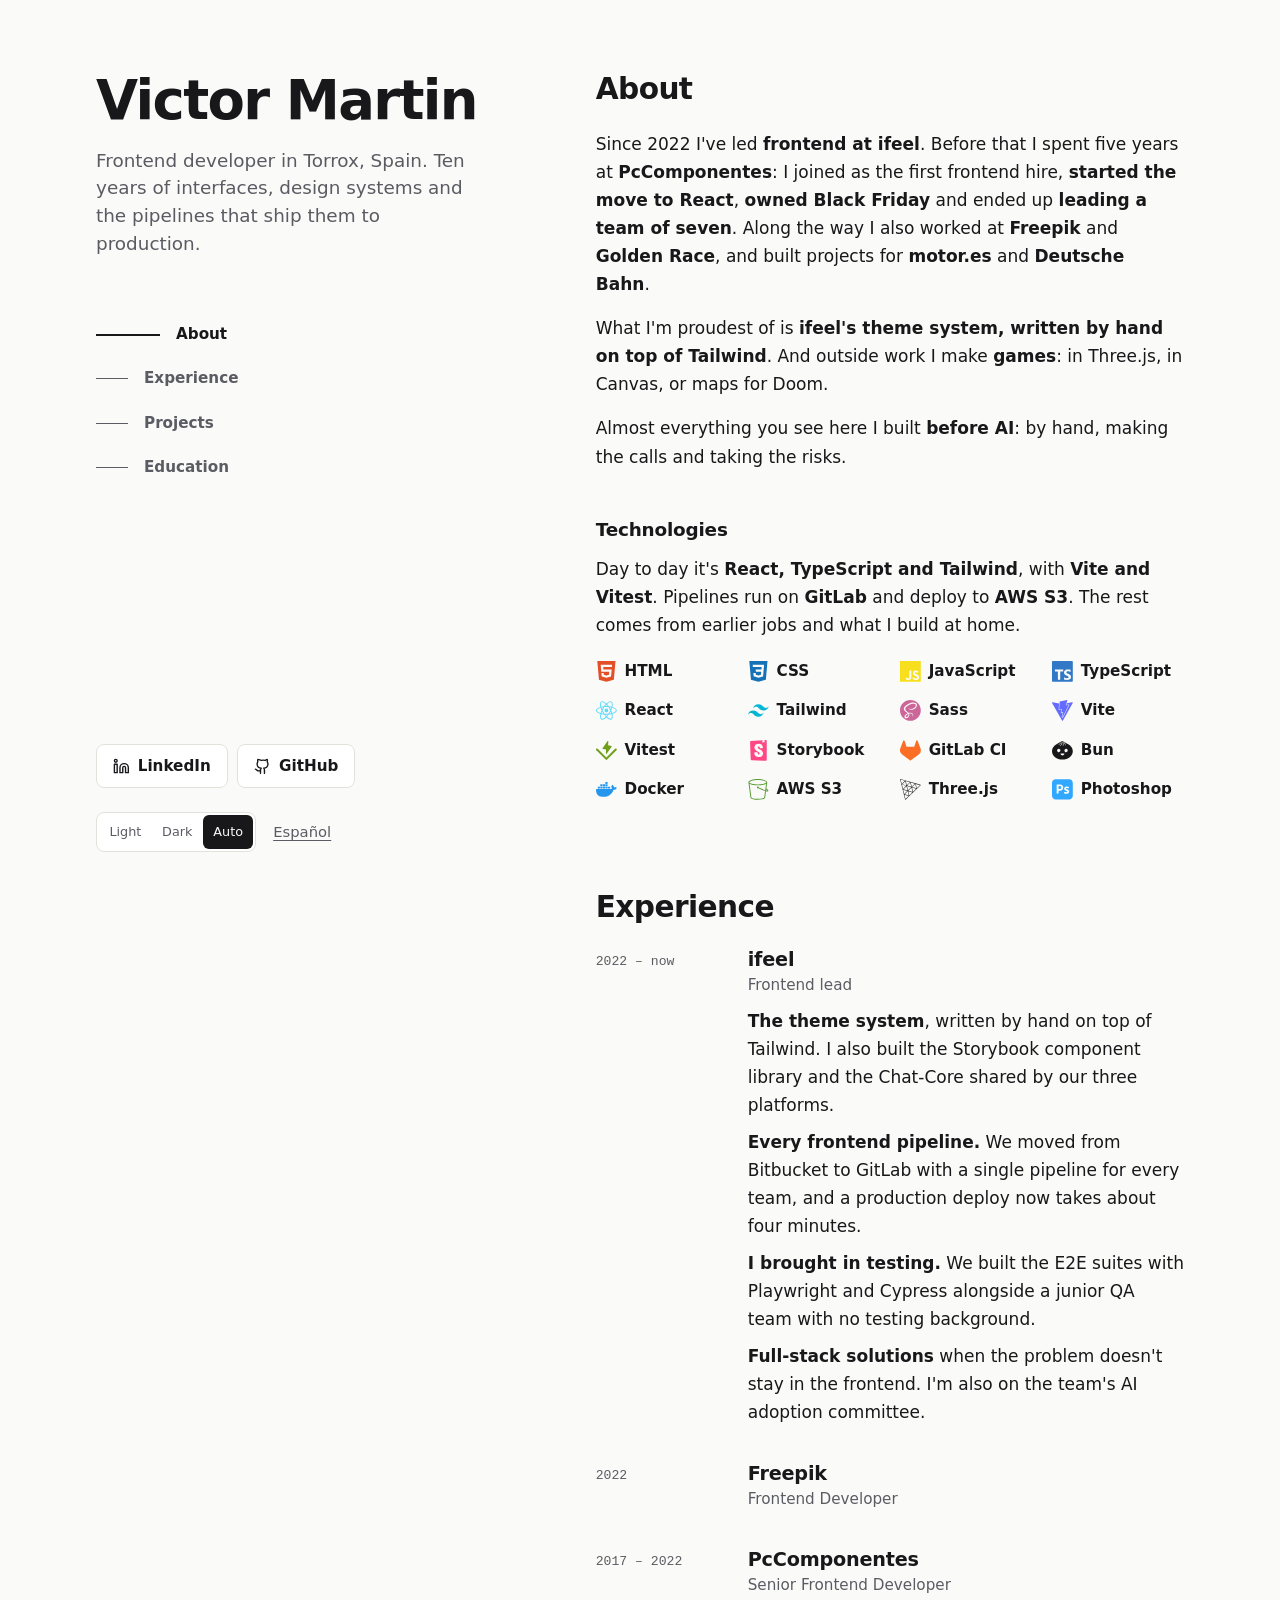
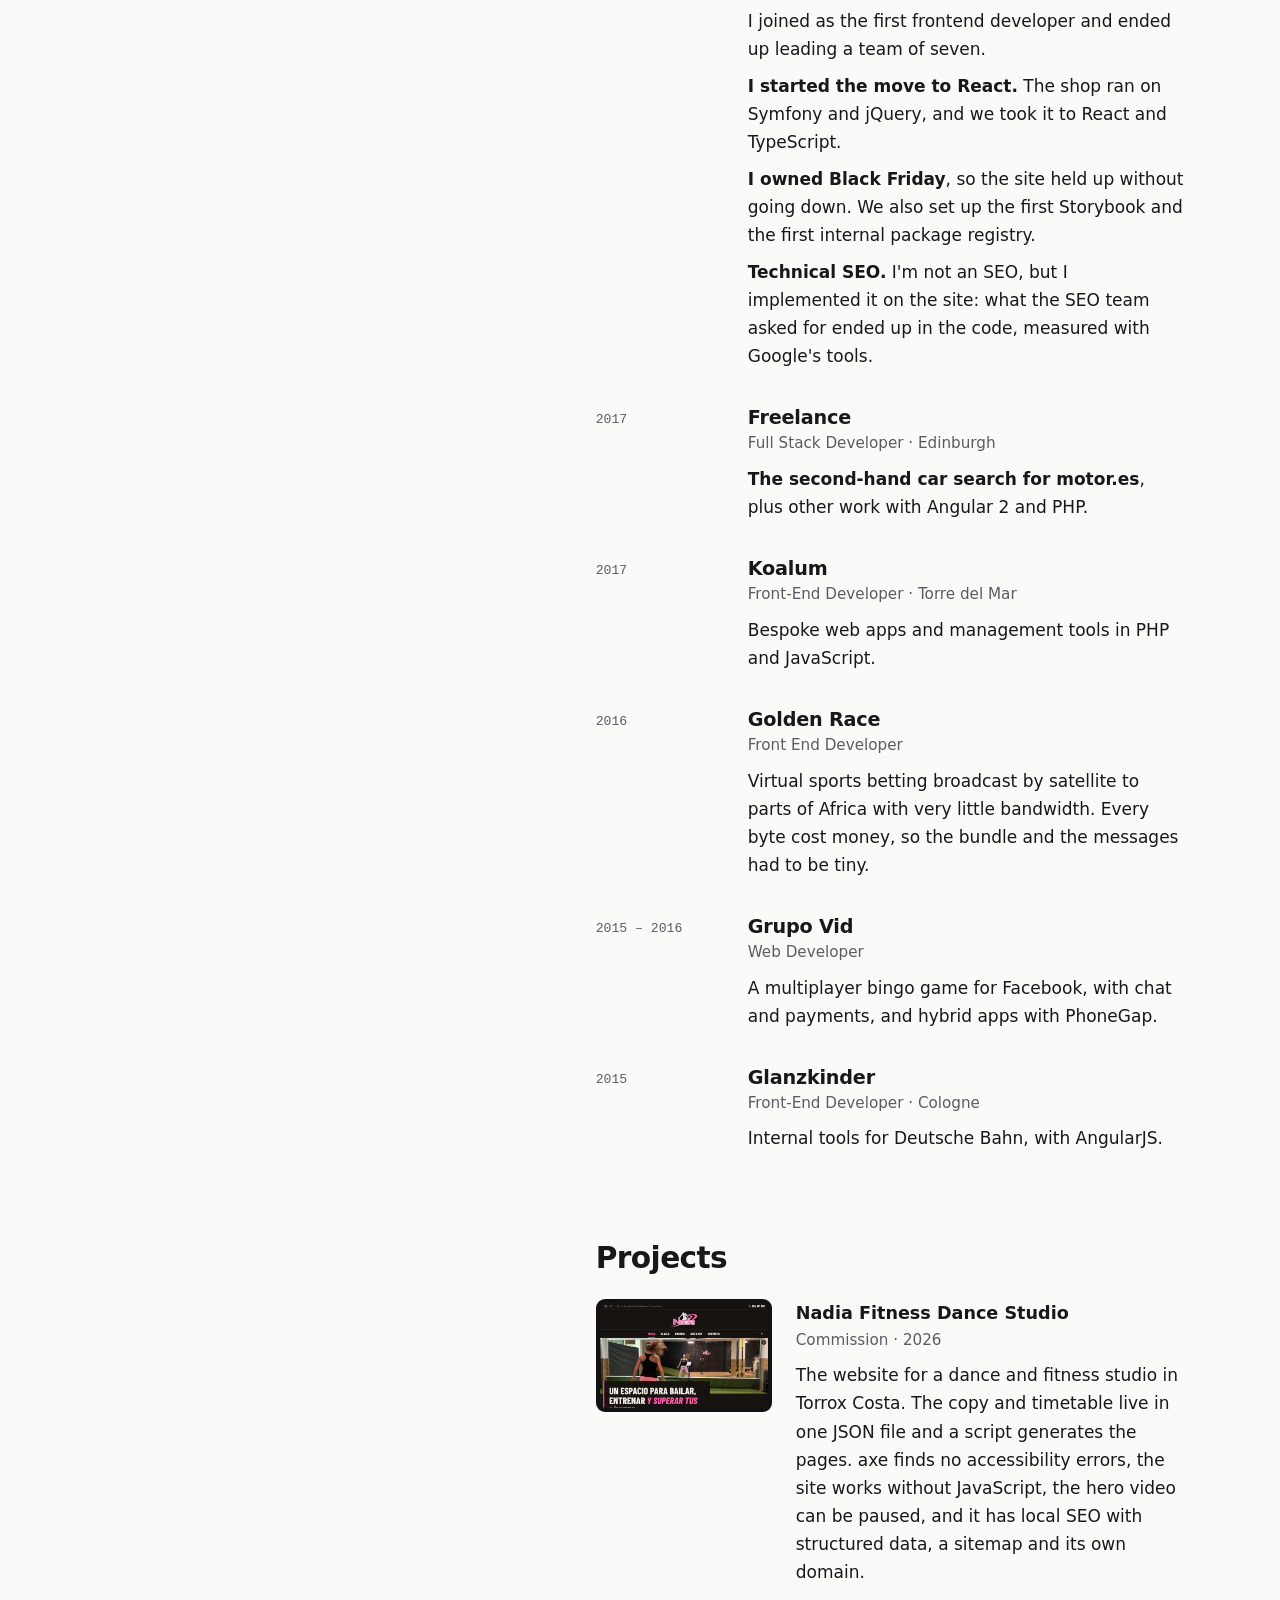
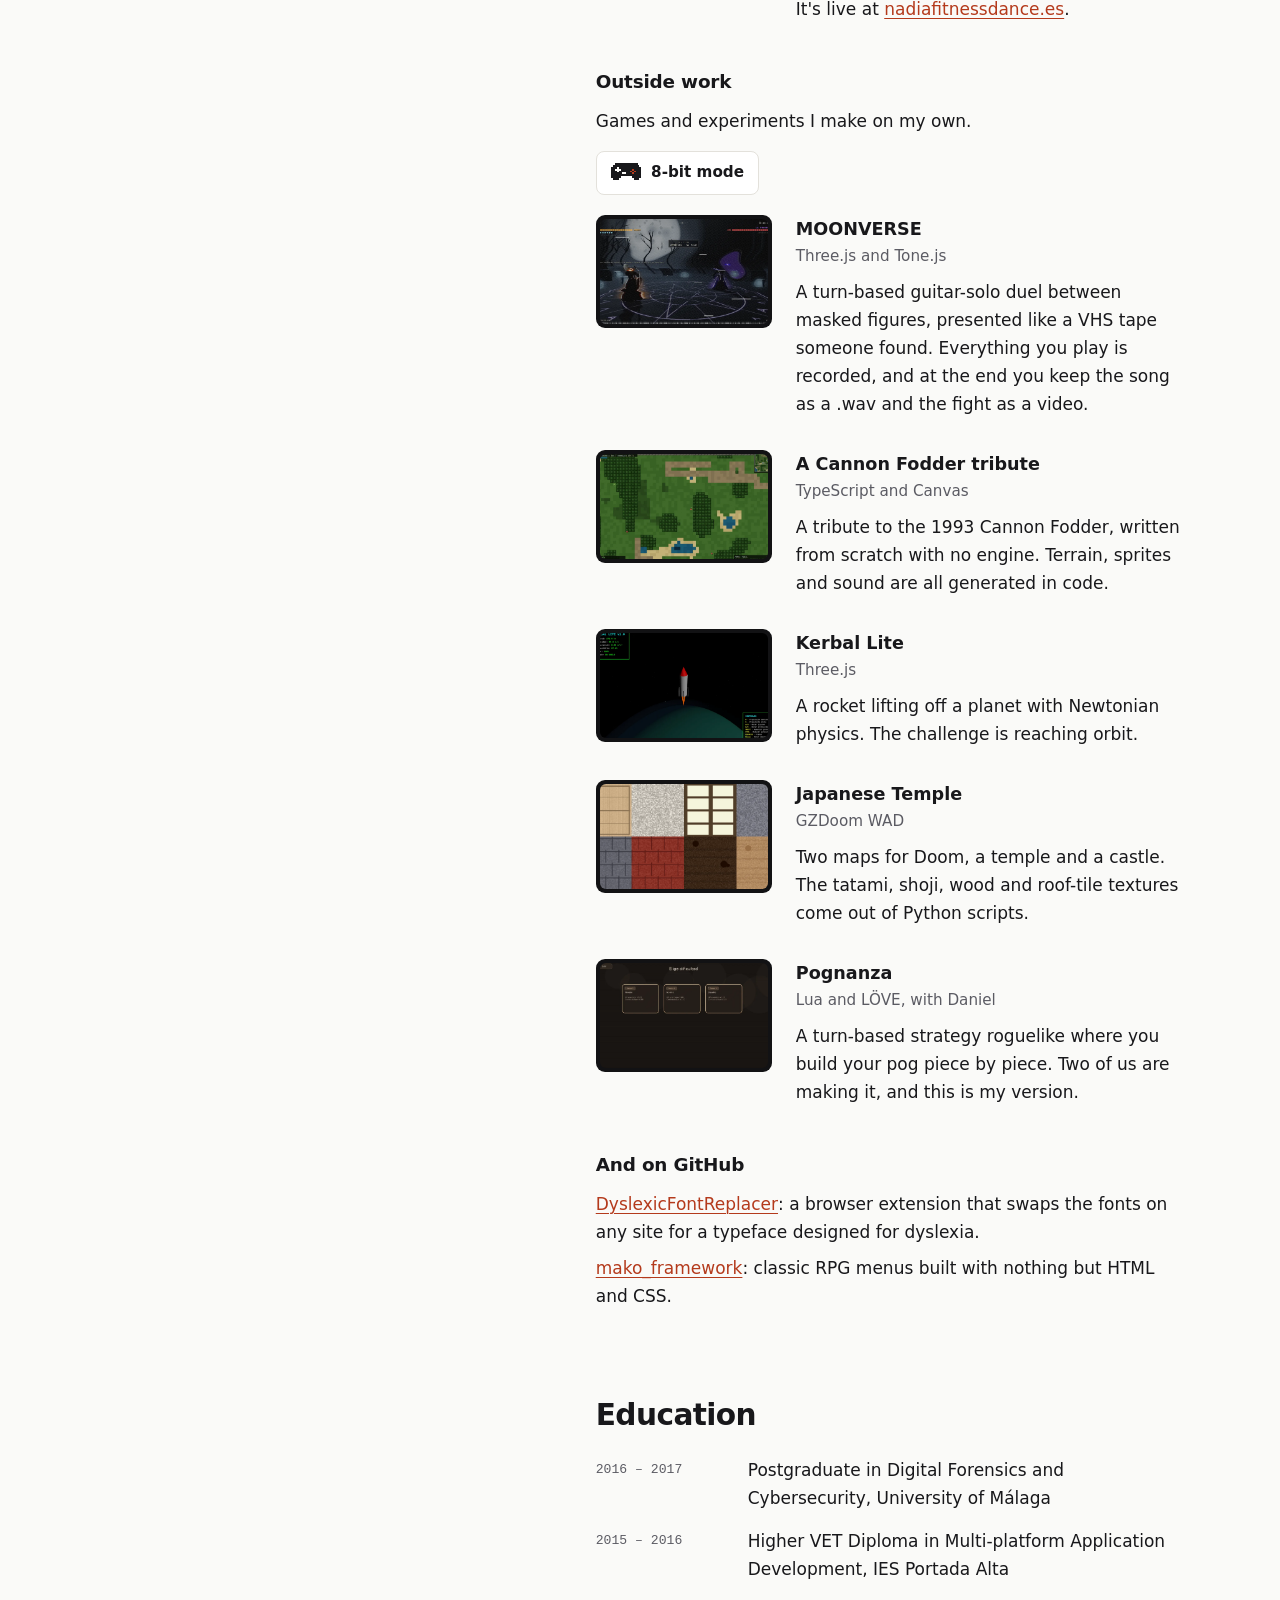
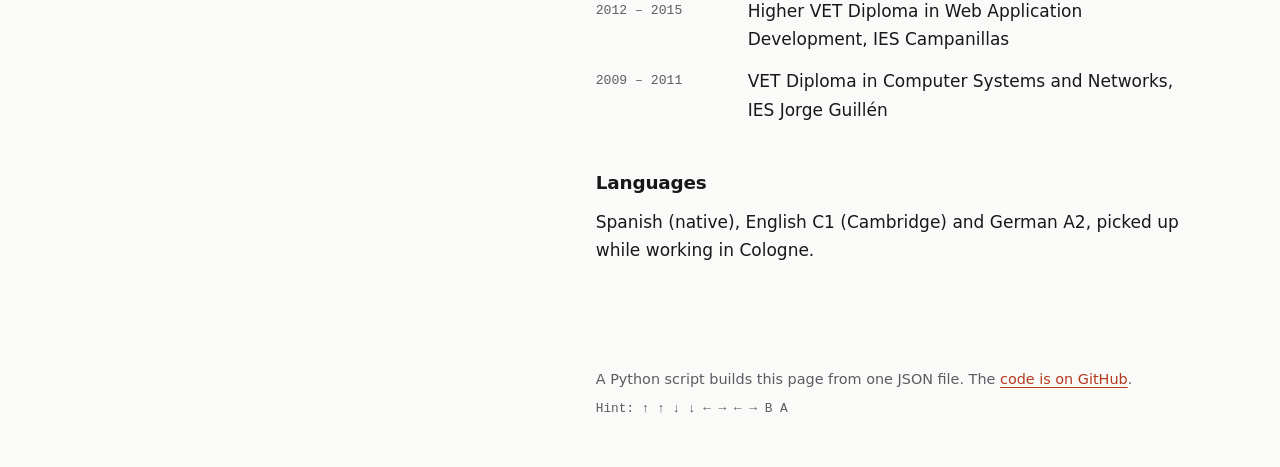
==== commit be440ddc: "Mention technical SEO at PcComponentes and local SEO on the Nadia site Co-Authored-By: Claude Opus 5" ====
--- a/en/index.html
+++ b/en/index.html
@@ -16,8 +16,8 @@
 <meta name="twitter:card" content="summary_large_image">
 <link rel="icon" href="../assets/img/favicon.svg" type="image/svg+xml">
 <script>try{var t=localStorage.getItem("theme");if(t==="dark"||t==="light"||t==="8bit")document.documentElement.dataset.theme=t}catch(_){}</script>
-<link rel="stylesheet" href="../assets/css/site.css?v=8">
-<script src="../assets/js/site.js?v=5" defer></script>
+<link rel="stylesheet" href="../assets/css/site.css?v=10">
+<script src="../assets/js/site.js?v=6" defer></script>
 </head>
 <body>
 <a class="skip" href="#main">Skip to content</a>
@@ -25,6 +25,7 @@
 <header class="side">
 <div class="tools"><div class="seg" role="group" aria-label="Theme" hidden><button type="button" data-theme-set="light" aria-pressed="false">Light</button><button type="button" data-theme-set="dark" aria-pressed="false">Dark</button><button type="button" data-theme-set="auto" aria-pressed="false">Auto</button></div><a class="lang" href="../" hreflang="es" lang="es">Español</a></div>
 <h1 id="t-intro"><a href="./">Victor Martin</a></h1>
+<p class="hud" aria-hidden="true">LV 10 · CLASS: FRONTEND</p>
 <p class="lead">Frontend developer in Torrox, Spain. Ten years of interfaces, design systems and the pipelines that ship them to production.</p>
 <nav aria-label="Sections"><ul class="toc"><li><a href="./#about">About</a></li><li><a href="./#experience">Experience</a></li><li><a href="./#projects">Projects</a></li><li><a href="./#education">Education</a></li></ul></nav>
 <p class="social"><a class="btn" href="https://www.linkedin.com/in/victor-martin-rodriguez/" target="_blank" rel="noopener"><svg class="i" viewBox="0 0 24 24" fill="none" stroke="currentColor" stroke-width="2" stroke-linecap="round" stroke-linejoin="round" aria-hidden="true" focusable="false"><path d="M16 8a6 6 0 0 1 6 6v7h-4v-7a2 2 0 0 0-4 0v7h-4v-7a6 6 0 0 1 6-6z"/><rect x="2" y="9" width="4" height="12"/><circle cx="4" cy="4" r="2"/></svg>LinkedIn<span class="sr-only"> (opens in a new tab)</span></a><a class="btn" href="https://github.com/negimaru" target="_blank" rel="noopener"><svg class="i" viewBox="0 0 24 24" fill="none" stroke="currentColor" stroke-width="2" stroke-linecap="round" stroke-linejoin="round" aria-hidden="true" focusable="false"><path d="M15 22v-4a4.8 4.8 0 0 0-1-3.5c3 0 6-2 6-5.5.1-1.3-.3-2.5-1-3.5.3-1.2.3-2.4 0-3.5 0 0-1 0-3 1.5a10.4 10.4 0 0 0-5.5 0C6.5 2 5.5 2 5.5 2c-.3 1.1-.3 2.3 0 3.5A5.4 5.4 0 0 0 4.5 9c0 3.5 3 5.5 6 5.5-.4.5-.8 1-1 1.6-.2.6-.3 1.2-.2 1.9v4"/><path d="M9 18c-4.5 2-5-2-7-2"/></svg>GitHub<span class="sr-only"> (opens in a new tab)</span></a></p>
@@ -41,12 +42,12 @@
 
 <section id="experience" class="sec" aria-labelledby="t-work">
 <h2 id="t-work">Experience</h2>
-<ol class="rows"><li class="row"><p class="when">2022 – now</p><div class="what"><h3>ifeel</h3><p class="role">Frontend lead</p><p><strong>The theme system</strong>, written by hand on top of Tailwind. I also built the Storybook component library and the Chat-Core shared by our three platforms.</p><p><strong>Every frontend pipeline.</strong> We moved from Bitbucket to GitLab with a single pipeline for every team, and a production deploy now takes about four minutes.</p><p><strong>I brought in testing.</strong> We built the E2E suites with Playwright and Cypress alongside a junior QA team with no testing background.</p><p><strong>Full-stack solutions</strong> when the problem doesn't stay in the frontend. I'm also on the team's AI adoption committee.</p></div></li><li class="row"><p class="when">2022</p><div class="what"><h3>Freepik</h3><p class="role">Frontend Developer</p></div></li><li class="row"><p class="when">2017 – 2022</p><div class="what"><h3>PcComponentes</h3><p class="role">Senior Frontend Developer</p><p>I joined as the first frontend developer and ended up leading a team of seven.</p><p><strong>I started the move to React.</strong> The shop ran on Symfony and jQuery, and we took it to React and TypeScript.</p><p><strong>I owned Black Friday</strong>, so the site held up without going down. We also set up the first Storybook and the first internal package registry.</p></div></li><li class="row"><p class="when">2017</p><div class="what"><h3>Freelance</h3><p class="role">Full Stack Developer · Edinburgh</p><p><strong>The second-hand car search for motor.es</strong>, plus other work with Angular 2 and PHP.</p></div></li><li class="row"><p class="when">2017</p><div class="what"><h3>Koalum</h3><p class="role">Front-End Developer · Torre del Mar</p><p>Bespoke web apps and management tools in PHP and JavaScript.</p></div></li><li class="row"><p class="when">2016</p><div class="what"><h3>Golden Race</h3><p class="role">Front End Developer</p><p>Virtual sports betting broadcast by satellite to parts of Africa with very little bandwidth. Every byte cost money, so the bundle and the messages had to be tiny.</p></div></li><li class="row"><p class="when">2015 – 2016</p><div class="what"><h3>Grupo Vid</h3><p class="role">Web Developer</p><p>A multiplayer bingo game for Facebook, with chat and payments, and hybrid apps with PhoneGap.</p></div></li><li class="row"><p class="when">2015</p><div class="what"><h3>Glanzkinder</h3><p class="role">Front-End Developer · Cologne</p><p>Internal tools for Deutsche Bahn, with AngularJS.</p></div></li></ol>
+<ol class="rows"><li class="row"><p class="when">2022 – now</p><div class="what"><h3>ifeel</h3><p class="role">Frontend lead</p><p><strong>The theme system</strong>, written by hand on top of Tailwind. I also built the Storybook component library and the Chat-Core shared by our three platforms.</p><p><strong>Every frontend pipeline.</strong> We moved from Bitbucket to GitLab with a single pipeline for every team, and a production deploy now takes about four minutes.</p><p><strong>I brought in testing.</strong> We built the E2E suites with Playwright and Cypress alongside a junior QA team with no testing background.</p><p><strong>Full-stack solutions</strong> when the problem doesn't stay in the frontend. I'm also on the team's AI adoption committee.</p></div></li><li class="row"><p class="when">2022</p><div class="what"><h3>Freepik</h3><p class="role">Frontend Developer</p></div></li><li class="row"><p class="when">2017 – 2022</p><div class="what"><h3>PcComponentes</h3><p class="role">Senior Frontend Developer</p><p>I joined as the first frontend developer and ended up leading a team of seven.</p><p><strong>I started the move to React.</strong> The shop ran on Symfony and jQuery, and we took it to React and TypeScript.</p><p><strong>I owned Black Friday</strong>, so the site held up without going down. We also set up the first Storybook and the first internal package registry.</p><p><strong>Technical SEO.</strong> I'm not an SEO, but I implemented it on the site: what the SEO team asked for ended up in the code, measured with Google's tools.</p></div></li><li class="row"><p class="when">2017</p><div class="what"><h3>Freelance</h3><p class="role">Full Stack Developer · Edinburgh</p><p><strong>The second-hand car search for motor.es</strong>, plus other work with Angular 2 and PHP.</p></div></li><li class="row"><p class="when">2017</p><div class="what"><h3>Koalum</h3><p class="role">Front-End Developer · Torre del Mar</p><p>Bespoke web apps and management tools in PHP and JavaScript.</p></div></li><li class="row"><p class="when">2016</p><div class="what"><h3>Golden Race</h3><p class="role">Front End Developer</p><p>Virtual sports betting broadcast by satellite to parts of Africa with very little bandwidth. Every byte cost money, so the bundle and the messages had to be tiny.</p></div></li><li class="row"><p class="when">2015 – 2016</p><div class="what"><h3>Grupo Vid</h3><p class="role">Web Developer</p><p>A multiplayer bingo game for Facebook, with chat and payments, and hybrid apps with PhoneGap.</p></div></li><li class="row"><p class="when">2015</p><div class="what"><h3>Glanzkinder</h3><p class="role">Front-End Developer · Cologne</p><p>Internal tools for Deutsche Bahn, with AngularJS.</p></div></li></ol>
 </section>
 
 <section id="projects" class="sec" aria-labelledby="t-proj">
 <h2 id="t-proj">Projects</h2>
-<ul class="projs"><li class="proj"><figure class="screen"><img src="../assets/img/nadia.webp" width="1200" height="750" alt="Home page of the Nadia Fitness Dance Studio website" loading="lazy" decoding="async"></figure><div><h3>Nadia Fitness Dance Studio</h3><p class="role">Commission · 2026</p><p>The website for a dance and fitness studio in Torrox Costa. The copy and timetable live in one JSON file and a script generates the pages. axe finds no accessibility errors, the site works without JavaScript, and the hero video can be paused.</p><p>It's live at <a href="https://nadiafitnessdance.es/" target="_blank" rel="noopener">nadiafitnessdance.es<span class="sr-only"> (opens in a new tab)</span></a>.</p></div></li></ul>
+<ul class="projs"><li class="proj"><figure class="screen"><img src="../assets/img/nadia.webp" width="1200" height="750" alt="Home page of the Nadia Fitness Dance Studio website" loading="lazy" decoding="async"></figure><div><h3>Nadia Fitness Dance Studio</h3><p class="role">Commission · 2026</p><p>The website for a dance and fitness studio in Torrox Costa. The copy and timetable live in one JSON file and a script generates the pages. axe finds no accessibility errors, the site works without JavaScript, the hero video can be paused, and it has local SEO with structured data, a sitemap and its own domain.</p><p>It's live at <a href="https://nadiafitnessdance.es/" target="_blank" rel="noopener">nadiafitnessdance.es<span class="sr-only"> (opens in a new tab)</span></a>.</p></div></li></ul>
 <h3 class="sub">Outside work</h3>
 <p>Games and experiments I make on my own.</p>
 <p><button class="play8" type="button" aria-pressed="false" hidden><svg class="pad" viewBox="0 0 16 10" shape-rendering="crispEdges" aria-hidden="true" focusable="false"><rect x="2" y="0" width="1" height="1" fill="currentColor"/><rect x="3" y="0" width="1" height="1" fill="currentColor"/><rect x="4" y="0" width="1" height="1" fill="currentColor"/><rect x="5" y="0" width="1" height="1" fill="currentColor"/><rect x="6" y="0" width="1" height="1" fill="currentColor"/><rect x="7" y="0" width="1" height="1" fill="currentColor"/><rect x="8" y="0" width="1" height="1" fill="currentColor"/><rect x="9" y="0" width="1" height="1" fill="currentColor"/><rect x="10" y="0" width="1" height="1" fill="currentColor"/><rect x="11" y="0" width="1" height="1" fill="currentColor"/><rect x="12" y="0" width="1" height="1" fill="currentColor"/><rect x="13" y="0" width="1" height="1" fill="currentColor"/><rect x="1" y="1" width="1" height="1" fill="currentColor"/><rect x="2" y="1" width="1" height="1" fill="currentColor"/><rect x="3" y="1" width="1" height="1" fill="currentColor"/><rect x="4" y="1" width="1" height="1" fill="currentColor"/><rect x="5" y="1" width="1" height="1" fill="currentColor"/><rect x="6" y="1" width="1" height="1" fill="currentColor"/><rect x="7" y="1" width="1" height="1" fill="currentColor"/><rect x="8" y="1" width="1" height="1" fill="currentColor"/><rect x="9" y="1" width="1" height="1" fill="currentColor"/><rect x="10" y="1" width="1" height="1" fill="currentColor"/><rect x="11" y="1" width="1" height="1" fill="currentColor"/><rect x="12" y="1" width="1" height="1" fill="currentColor"/><rect x="13" y="1" width="1" height="1" fill="currentColor"/><rect x="14" y="1" width="1" height="1" fill="currentColor"/><rect x="0" y="2" width="1" height="1" fill="currentColor"/><rect x="1" y="2" width="1" height="1" fill="currentColor"/><rect x="2" y="2" width="1" height="1" fill="currentColor"/><rect x="3" y="2" width="1" height="1" fill="var(--bg)"/><rect x="4" y="2" width="1" height="1" fill="currentColor"/><rect x="5" y="2" width="1" height="1" fill="currentColor"/><rect x="6" y="2" width="1" height="1" fill="currentColor"/><rect x="7" y="2" width="1" height="1" fill="currentColor"/><rect x="8" y="2" width="1" height="1" fill="currentColor"/><rect x="9" y="2" width="1" height="1" fill="currentColor"/><rect x="10" y="2" width="1" height="1" fill="currentColor"/><rect x="11" y="2" width="1" height="1" fill="currentColor"/><rect x="12" y="2" width="1" height="1" fill="currentColor"/><rect x="13" y="2" width="1" height="1" fill="currentColor"/><rect x="14" y="2" width="1" height="1" fill="currentColor"/><rect x="15" y="2" width="1" height="1" fill="currentColor"/><rect x="0" y="3" width="1" height="1" fill="currentColor"/><rect x="1" y="3" width="1" height="1" fill="currentColor"/><rect x="2" y="3" width="1" height="1" fill="var(--bg)"/><rect x="3" y="3" width="1" height="1" fill="var(--bg)"/><rect x="4" y="3" width="1" height="1" fill="var(--bg)"/><rect x="5" y="3" width="1" height="1" fill="currentColor"/><rect x="6" y="3" width="1" height="1" fill="currentColor"/><rect x="7" y="3" width="1" height="1" fill="currentColor"/><rect x="8" y="3" width="1" height="1" fill="currentColor"/><rect x="9" y="3" width="1" height="1" fill="currentColor"/><rect x="10" y="3" width="1" height="1" fill="currentColor"/><rect x="11" y="3" width="1" height="1" fill="var(--accent)"/><rect x="12" y="3" width="1" height="1" fill="currentColor"/><rect x="13" y="3" width="1" height="1" fill="currentColor"/><rect x="14" y="3" width="1" height="1" fill="currentColor"/><rect x="15" y="3" width="1" height="1" fill="currentColor"/><rect x="0" y="4" width="1" height="1" fill="currentColor"/><rect x="1" y="4" width="1" height="1" fill="currentColor"/><rect x="2" y="4" width="1" height="1" fill="currentColor"/><rect x="3" y="4" width="1" height="1" fill="var(--bg)"/><rect x="4" y="4" width="1" height="1" fill="currentColor"/><rect x="5" y="4" width="1" height="1" fill="currentColor"/><rect x="6" y="4" width="1" height="1" fill="currentColor"/><rect x="7" y="4" width="1" height="1" fill="currentColor"/><rect x="8" y="4" width="1" height="1" fill="currentColor"/><rect x="9" y="4" width="1" height="1" fill="currentColor"/><rect x="10" y="4" width="1" height="1" fill="var(--accent)"/><rect x="11" y="4" width="1" height="1" fill="currentColor"/><rect x="12" y="4" width="1" height="1" fill="var(--accent)"/><rect x="13" y="4" width="1" height="1" fill="currentColor"/><rect x="14" y="4" width="1" height="1" fill="currentColor"/><rect x="15" y="4" width="1" height="1" fill="currentColor"/><rect x="0" y="5" width="1" height="1" fill="currentColor"/><rect x="1" y="5" width="1" height="1" fill="currentColor"/><rect x="2" y="5" width="1" height="1" fill="currentColor"/><rect x="3" y="5" width="1" height="1" fill="currentColor"/><rect x="4" y="5" width="1" height="1" fill="currentColor"/><rect x="5" y="5" width="1" height="1" fill="currentColor"/><rect x="6" y="5" width="1" height="1" fill="var(--bg)"/><rect x="7" y="5" width="1" height="1" fill="var(--bg)"/><rect x="8" y="5" width="1" height="1" fill="currentColor"/><rect x="9" y="5" width="1" height="1" fill="currentColor"/><rect x="10" y="5" width="1" height="1" fill="currentColor"/><rect x="11" y="5" width="1" height="1" fill="var(--accent)"/><rect x="12" y="5" width="1" height="1" fill="currentColor"/><rect x="13" y="5" width="1" height="1" fill="currentColor"/><rect x="14" y="5" width="1" height="1" fill="currentColor"/><rect x="15" y="5" width="1" height="1" fill="currentColor"/><rect x="0" y="6" width="1" height="1" fill="currentColor"/><rect x="1" y="6" width="1" height="1" fill="currentColor"/><rect x="2" y="6" width="1" height="1" fill="currentColor"/><rect x="3" y="6" width="1" height="1" fill="currentColor"/><rect x="4" y="6" width="1" height="1" fill="currentColor"/><rect x="5" y="6" width="1" height="1" fill="currentColor"/><rect x="6" y="6" width="1" height="1" fill="currentColor"/><rect x="7" y="6" width="1" height="1" fill="currentColor"/><rect x="8" y="6" width="1" height="1" fill="currentColor"/><rect x="9" y="6" width="1" height="1" fill="currentColor"/><rect x="10" y="6" width="1" height="1" fill="currentColor"/><rect x="11" y="6" width="1" height="1" fill="currentColor"/><rect x="12" y="6" width="1" height="1" fill="currentColor"/><rect x="13" y="6" width="1" height="1" fill="currentColor"/><rect x="14" y="6" width="1" height="1" fill="currentColor"/><rect x="15" y="6" width="1" height="1" fill="currentColor"/><rect x="0" y="7" width="1" height="1" fill="currentColor"/><rect x="1" y="7" width="1" height="1" fill="currentColor"/><rect x="2" y="7" width="1" height="1" fill="currentColor"/><rect x="3" y="7" width="1" height="1" fill="currentColor"/><rect x="4" y="7" width="1" height="1" fill="currentColor"/><rect x="11" y="7" width="1" height="1" fill="currentColor"/><rect x="12" y="7" width="1" height="1" fill="currentColor"/><rect x="13" y="7" width="1" height="1" fill="currentColor"/><rect x="14" y="7" width="1" height="1" fill="currentColor"/><rect x="15" y="7" width="1" height="1" fill="currentColor"/><rect x="1" y="8" width="1" height="1" fill="currentColor"/><rect x="2" y="8" width="1" height="1" fill="currentColor"/><rect x="3" y="8" width="1" height="1" fill="currentColor"/><rect x="12" y="8" width="1" height="1" fill="currentColor"/><rect x="13" y="8" width="1" height="1" fill="currentColor"/><rect x="14" y="8" width="1" height="1" fill="currentColor"/></svg>8-bit mode</button></p>
--- a/assets/css/site.css
+++ b/assets/css/site.css
@@ -117,18 +117,80 @@
 }
 
 /* Easter egg: "8-bit mode", a hidden fourth theme (button in Outside work, or the Konami code).
-   Amber CRT palette, monospaced type, square corners, pixelated images. No glow or scanlines (rule 1). */
+   Four-tone amber palette, pixel fonts (OFL, self-hosted, downloaded only in this mode), stepped pixel borders,
+   images re-drawn at low resolution by site.js. Hard-edged shapes only: no glow or scanlines (rule 1). */
+@font-face { font-family: "Pixel Display"; src: url("../fonts/PressStart2P-Regular.woff2") format("woff2"); font-display: swap; }
+@font-face { font-family: "Pixel Text"; src: url("../fonts/VT323-Regular.woff2") format("woff2"); font-display: swap; }
 :root[data-theme="8bit"] {
-  --bg: #120D06; --surface: #1C140A; --ink: #FFC266; --muted: #D9954A; --line: #4A3317; --accent: #FF7A4D; --bezel: #000;
-  --font: var(--mono);
+  --bg: #120D06; --surface: #1E150A; --ink: #FFC266; --muted: #D9954A; --line: #6B3F12; --accent: #FF7A4D; --bezel: #120D06;
+  --font: "Pixel Text", var(--mono);
+  --px: 4px;
   color-scheme: dark;
+  cursor: url("data:image/svg+xml,%3Csvg xmlns='http://www.w3.org/2000/svg' width='22' height='22' shape-rendering='crispEdges'%3E%3Cpath d='M0 0h3v3H0zM0 3h3v3H0zM3 3h3v3H3zM0 6h3v3H0zM3 6h3v3H3zM6 6h3v3H6zM0 9h3v3H0zM3 9h3v3H3zM6 9h3v3H6zM9 9h3v3H9zM0 12h3v3H0zM3 12h3v3H3zM0 15h3v3H0z' fill='%23FFC266'/%3E%3C/svg%3E") 0 0, auto;
 }
+:root[data-theme="8bit"] body { font-size: 1.4rem; line-height: 1.35; }
 :root[data-theme="8bit"] *, :root[data-theme="8bit"] *::before { border-radius: 0 !important; }
+:root[data-theme="8bit"] h1, :root[data-theme="8bit"] h2, :root[data-theme="8bit"] h3,
+:root[data-theme="8bit"] .toc a, :root[data-theme="8bit"] .btn, :root[data-theme="8bit"] .play8, :root[data-theme="8bit"] .seg button {
+  font-family: "Pixel Display", var(--mono); letter-spacing: 0; font-weight: 400;
+}
+:root[data-theme="8bit"] .side h1 { font-size: clamp(1.5rem, 2.8vw, 2.1rem); line-height: 1.45; }   /* rule 4 */
+:root[data-theme="8bit"] h2 { font-size: 1.15rem; line-height: 1.6; }
+:root[data-theme="8bit"] h2::before { content: "▶ "; color: var(--accent); }
+:root[data-theme="8bit"] h3, :root[data-theme="8bit"] .sub { font-size: .8rem; line-height: 1.7; }
+:root[data-theme="8bit"] .toc a, :root[data-theme="8bit"] .btn, :root[data-theme="8bit"] .play8 { font-size: .7rem; }
+:root[data-theme="8bit"] .seg button { font-size: .55rem; }
+:root[data-theme="8bit"] .when, :root[data-theme="8bit"] .stack, :root[data-theme="8bit"] .konami { font-family: "Pixel Text", var(--mono); font-size: 1.1rem; }
+:root[data-theme="8bit"] strong { font-weight: 400; color: var(--accent); }
+/* Stepped pixel border: four hard shadows, no blur */
+:root[data-theme="8bit"] .btn, :root[data-theme="8bit"] .play8, :root[data-theme="8bit"] .seg, :root[data-theme="8bit"] .screen {
+  border: 0;
+  box-shadow: 0 calc(-1 * var(--px)) 0 0 var(--line), 0 var(--px) 0 0 var(--line), calc(-1 * var(--px)) 0 0 0 var(--line), var(--px) 0 0 0 var(--line);
+  margin-left: var(--px);
+}
+:root[data-theme="8bit"] .btn:hover, :root[data-theme="8bit"] .play8[aria-pressed="true"] {
+  box-shadow: 0 calc(-1 * var(--px)) 0 0 var(--accent), 0 var(--px) 0 0 var(--accent), calc(-1 * var(--px)) 0 0 0 var(--accent), var(--px) 0 0 0 var(--accent);
+  color: var(--accent);
+}
+:root[data-theme="8bit"] .screen { padding: 0; }
 :root[data-theme="8bit"] img { image-rendering: pixelated; }
-:root[data-theme="8bit"] h1, :root[data-theme="8bit"] h2, :root[data-theme="8bit"] h3 { letter-spacing: 0; }
+:root[data-theme="8bit"] .tech svg { shape-rendering: crispEdges; }
 :root[data-theme="8bit"] .tech svg path { fill: currentColor; }
+:root[data-theme="8bit"] ::selection { background: var(--ink); color: var(--bg); }
 .play8 { display: inline-flex; align-items: center; gap: .6rem; margin-top: 1rem; min-height: 2.75rem; padding: .5rem .9rem; border: 1px solid var(--line); border-radius: 8px; background: var(--surface); color: var(--ink); font: 600 .95rem/1 var(--font); cursor: pointer; }
 .play8:hover { border-color: var(--ink); }
 .play8[aria-pressed="true"] { border-color: var(--accent); color: var(--accent); }
 .pad { width: 1.9rem; height: auto; }
 .konami { margin-top: .4rem; font-family: var(--mono); font-size: .8rem; }
+:root[data-theme="8bit"] .lead { font-size: 1.5rem; line-height: 1.3; }
+:root[data-theme="8bit"] .role, :root[data-theme="8bit"] .lang, :root[data-theme="8bit"] .foot { font-size: 1.2rem; }
+
+/* 8-bit mode, NES-style pieces. Pixel-cornered frames use the border-image technique from NES.css
+   (https://github.com/nostalgic-css/NES.css, MIT): a 5x5 SVG ring, sliced at 2, outset by 2. */
+.hud { display: none; }
+:root[data-theme="8bit"] .hud { display: block; margin-top: 1rem; font-family: "Pixel Display", var(--mono); font-size: .7rem; color: var(--accent); }
+:root[data-theme="8bit"] .sec, :root[data-theme="8bit"] .btn, :root[data-theme="8bit"] .play8, :root[data-theme="8bit"] .seg,
+:root[data-theme="8bit"] .screen, :root[data-theme="8bit"] .tech {
+  border-style: solid; border-width: 4px; box-shadow: none; margin-left: 0;
+  border-image-slice: 2; border-image-width: 2; border-image-outset: 2; border-image-repeat: stretch;
+  border-image-source: url("data:image/svg+xml,%3Csvg xmlns='http://www.w3.org/2000/svg' width='5' height='5'%3E%3Cpath d='M2 1h1v1H2zM1 2h1v1H1zM3 2h1v1H3zM2 3h1v1H2z' fill='%236B3F12'/%3E%3C/svg%3E");
+}
+/* Sections become dialog windows with the title set into the frame */
+:root[data-theme="8bit"] .sec { padding: 2.25rem 1.5rem 1.75rem; margin: 0 0 3.5rem; }
+:root[data-theme="8bit"] .sec h2 { display: table; margin: -3.2rem 0 1.25rem -.5rem; padding: 0 .5rem; background: var(--bg); }
+@media (min-width: 64rem) { :root[data-theme="8bit"] main { padding-top: 5.5rem; } }
+/* Raised buttons that press in */
+:root[data-theme="8bit"] .btn, :root[data-theme="8bit"] .play8 { background: var(--surface); box-shadow: inset -4px -4px 0 0 var(--line); padding: .7rem 1.1rem .8rem .9rem; }
+:root[data-theme="8bit"] .btn:hover, :root[data-theme="8bit"] .play8:hover { box-shadow: inset -4px -4px 0 0 var(--accent); color: var(--accent); }
+:root[data-theme="8bit"] .btn:active, :root[data-theme="8bit"] .play8:active { box-shadow: inset 4px 4px 0 0 var(--line); }
+:root[data-theme="8bit"] .play8[aria-pressed="true"] { box-shadow: inset 4px 4px 0 0 var(--line); color: var(--accent); }
+:root[data-theme="8bit"] .social { gap: 1.1rem; }
+:root[data-theme="8bit"] .seg { padding: 0; }
+:root[data-theme="8bit"] .seg button[aria-pressed="true"] { background: var(--ink); color: var(--bg); }
+/* RPG menu: a single ▶ marks where you are */
+:root[data-theme="8bit"] .toc a::before { content: "▶"; width: auto; height: auto; background: none; color: var(--accent); visibility: hidden; font-size: .7rem; }
+:root[data-theme="8bit"] .toc a[aria-current="true"]::before, :root[data-theme="8bit"] .toc a:hover::before { visibility: visible; width: auto; height: auto; }
+/* Technologies as inventory slots */
+:root[data-theme="8bit"] .techs { gap: 1.1rem; }
+:root[data-theme="8bit"] .tech { flex-direction: column; justify-content: center; gap: .4rem; padding: .7rem .25rem .5rem; background: var(--surface); text-align: center; font-size: 1.05rem; line-height: 1.1; }
+:root[data-theme="8bit"] .screen { border-width: 4px; }
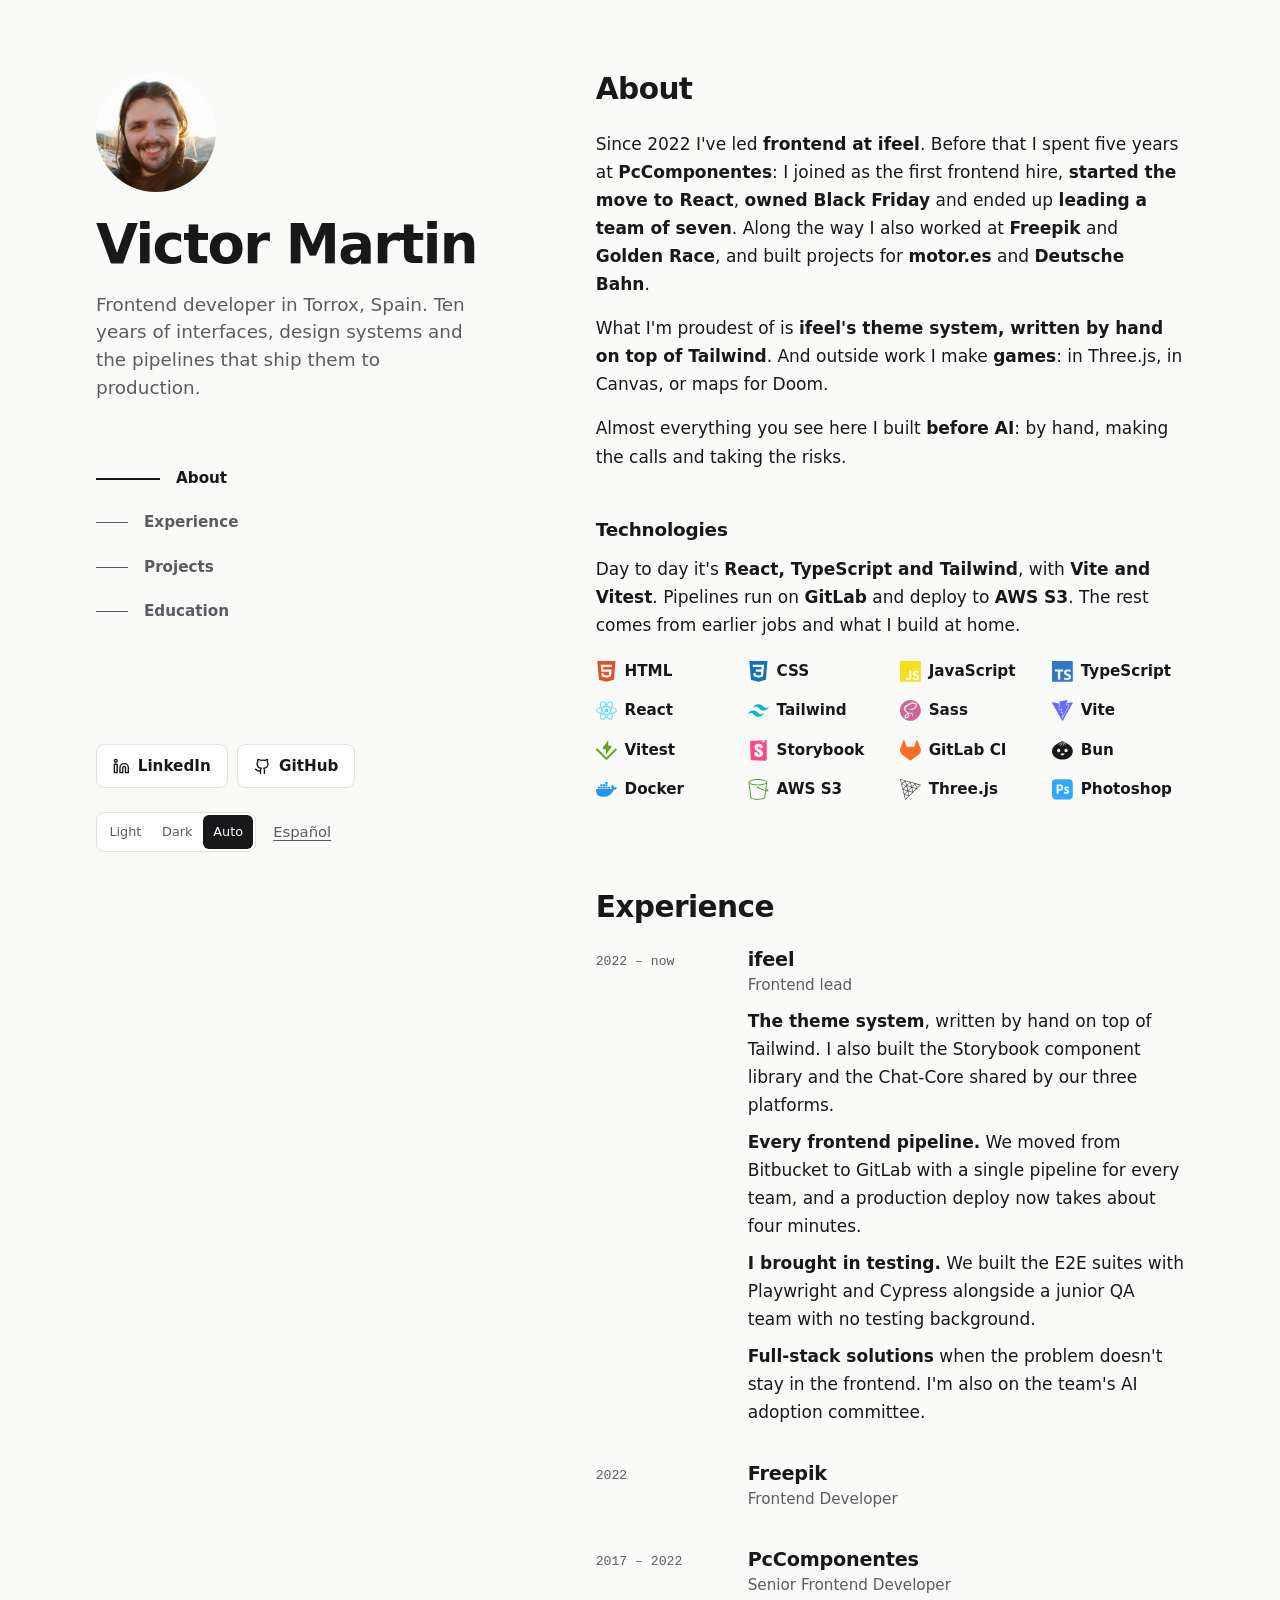
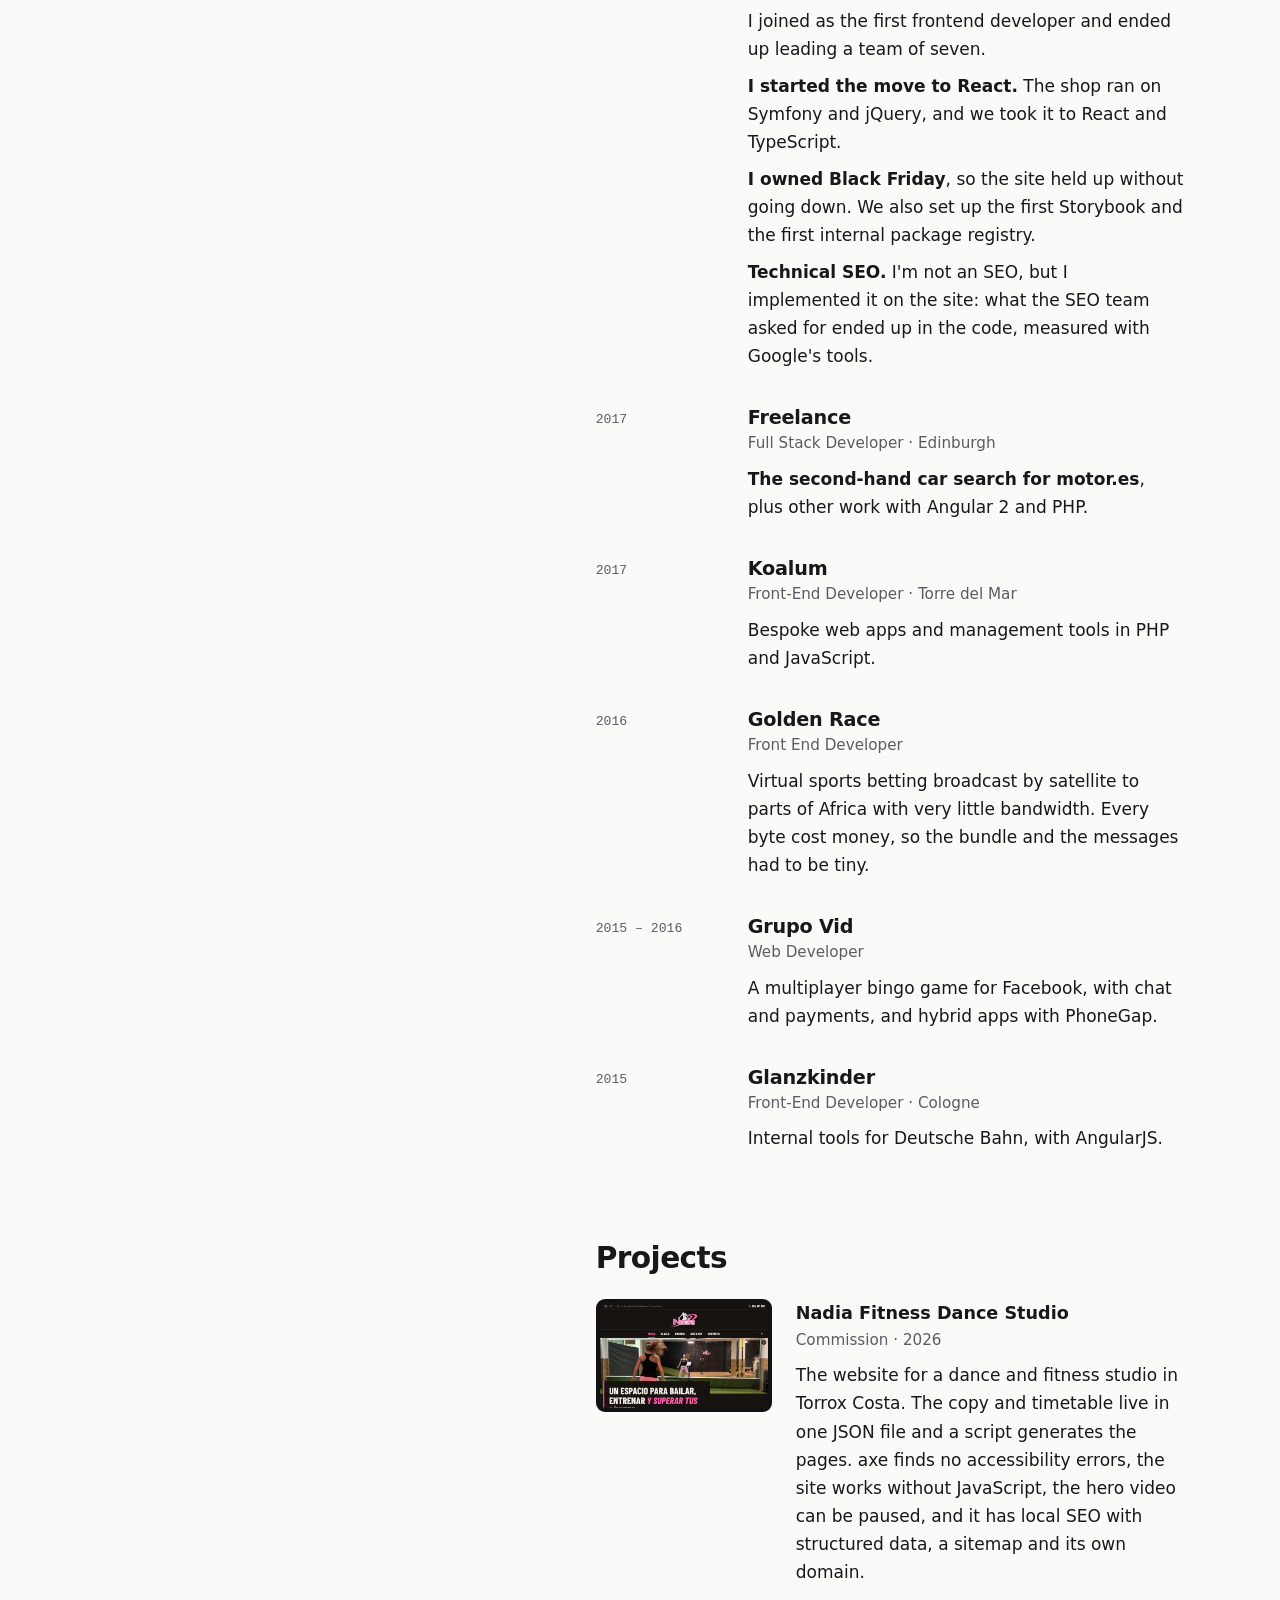
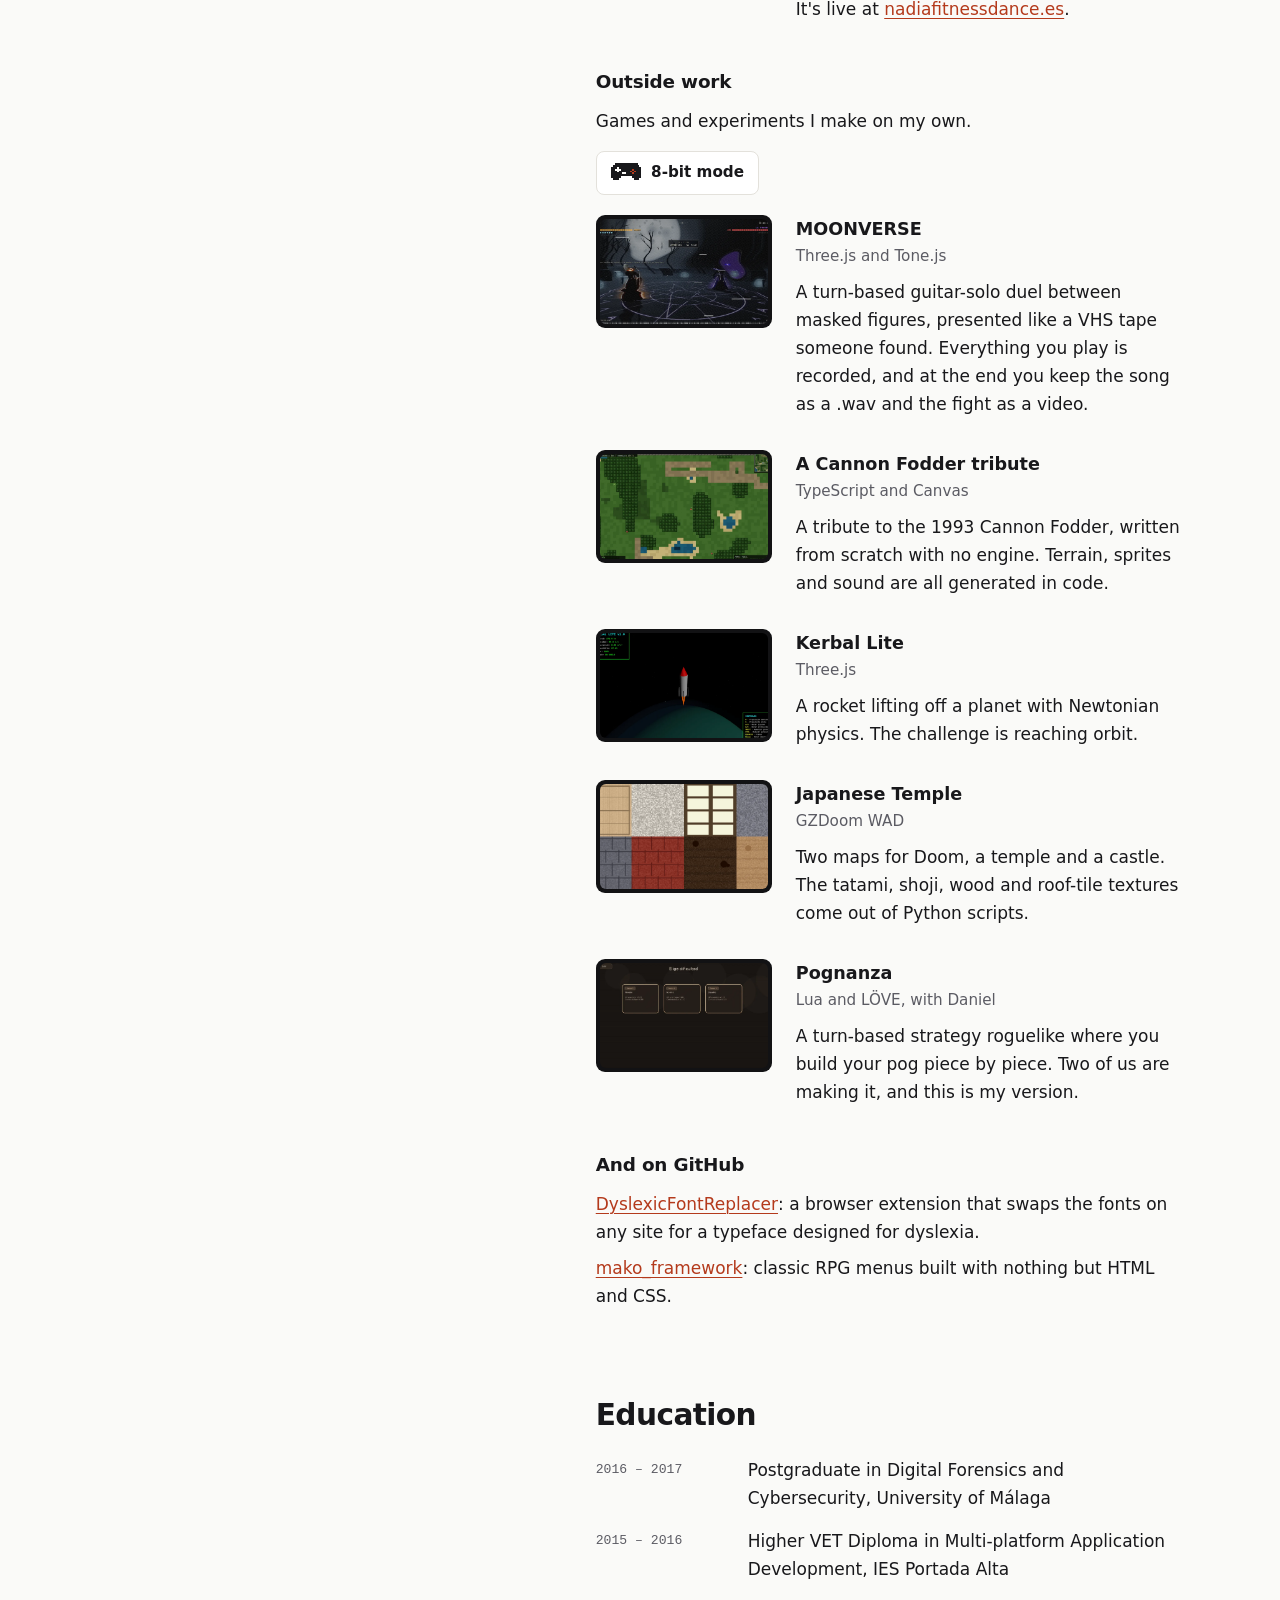
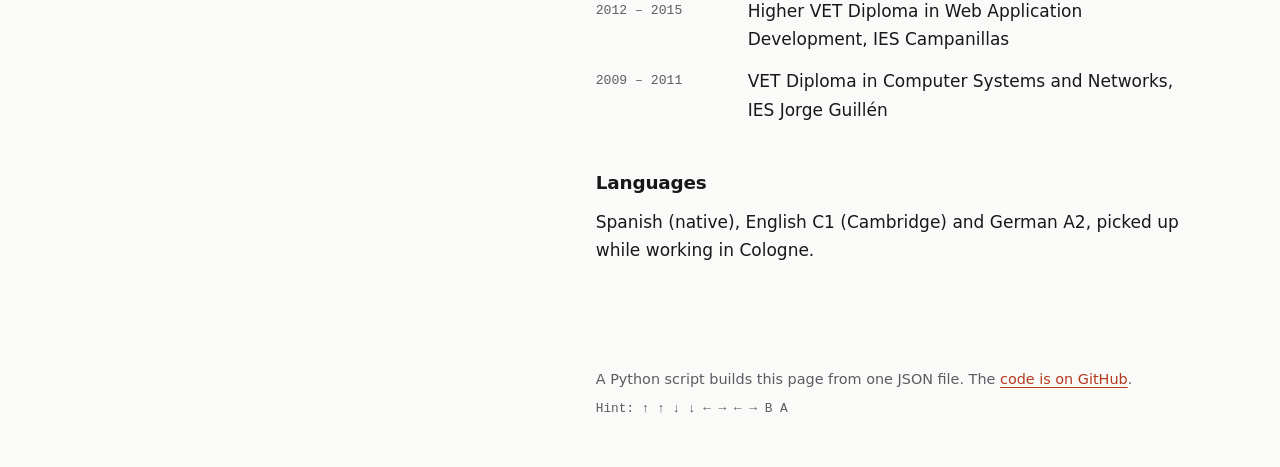
==== commit 121e55d9: "Add the photo: round avatar in the identity column and in the share image 320px WebP crop (the origi" ====
--- a/en/index.html
+++ b/en/index.html
@@ -16,14 +16,15 @@
 <meta name="twitter:card" content="summary_large_image">
 <link rel="icon" href="../assets/img/favicon.svg" type="image/svg+xml">
 <script>try{var t=localStorage.getItem("theme");if(t==="dark"||t==="light"||t==="8bit")document.documentElement.dataset.theme=t}catch(_){}</script>
-<link rel="stylesheet" href="../assets/css/site.css?v=10">
-<script src="../assets/js/site.js?v=6" defer></script>
+<link rel="stylesheet" href="../assets/css/site.css?v=11">
+<script src="../assets/js/site.js?v=7" defer></script>
 </head>
 <body>
 <a class="skip" href="#main">Skip to content</a>
 <div class="layout">
 <header class="side">
 <div class="tools"><div class="seg" role="group" aria-label="Theme" hidden><button type="button" data-theme-set="light" aria-pressed="false">Light</button><button type="button" data-theme-set="dark" aria-pressed="false">Dark</button><button type="button" data-theme-set="auto" aria-pressed="false">Auto</button></div><a class="lang" href="../" hreflang="es" lang="es">Español</a></div>
+<img class="avatar" src="../assets/img/me.webp" width="320" height="320" alt="Victor Martin smiling at sunset">
 <h1 id="t-intro"><a href="./">Victor Martin</a></h1>
 <p class="hud" aria-hidden="true">LV 10 · CLASS: FRONTEND</p>
 <p class="lead">Frontend developer in Torrox, Spain. Ten years of interfaces, design systems and the pipelines that ship them to production.</p>
@@ -33,7 +34,6 @@
 <main id="main">
 <section id="about" class="sec" aria-labelledby="t-about">
 <h2 id="t-about">About</h2>
-
 <div class="story"><p>Since 2022 I've led <strong>frontend at ifeel</strong>. Before that I spent five years at <strong>PcComponentes</strong>: I joined as the first frontend hire, <strong>started the move to React</strong>, <strong>owned Black Friday</strong> and ended up <strong>leading a team of seven</strong>. Along the way I also worked at <strong>Freepik</strong> and <strong>Golden Race</strong>, and built projects for <strong>motor.es</strong> and <strong>Deutsche Bahn</strong>.</p><p>What I'm proudest of is <strong>ifeel's theme system, written by hand on top of Tailwind</strong>. And outside work I make <strong>games</strong>: in Three.js, in Canvas, or maps for Doom.</p><p>Almost everything you see here I built <strong>before AI</strong>: by hand, making the calls and taking the risks.</p></div>
 <h3 class="sub">Technologies</h3>
 <p>Day to day it's <strong>React, TypeScript and Tailwind</strong>, with <strong>Vite and Vitest</strong>. Pipelines run on <strong>GitLab</strong> and deploy to <strong>AWS S3</strong>. The rest comes from earlier jobs and what I build at home.</p>
--- a/assets/css/site.css
+++ b/assets/css/site.css
@@ -194,3 +194,6 @@
 :root[data-theme="8bit"] .techs { gap: 1.1rem; }
 :root[data-theme="8bit"] .tech { flex-direction: column; justify-content: center; gap: .4rem; padding: .7rem .25rem .5rem; background: var(--surface); text-align: center; font-size: 1.05rem; line-height: 1.1; }
 :root[data-theme="8bit"] .screen { border-width: 4px; }
+.avatar { width: 6rem; height: 6rem; border-radius: 50%; object-fit: cover; margin-bottom: 1.5rem; }
+@media (min-width: 64rem) { .avatar { width: 7.5rem; height: 7.5rem; } }
+:root[data-theme="8bit"] .avatar { border-radius: 0; }
